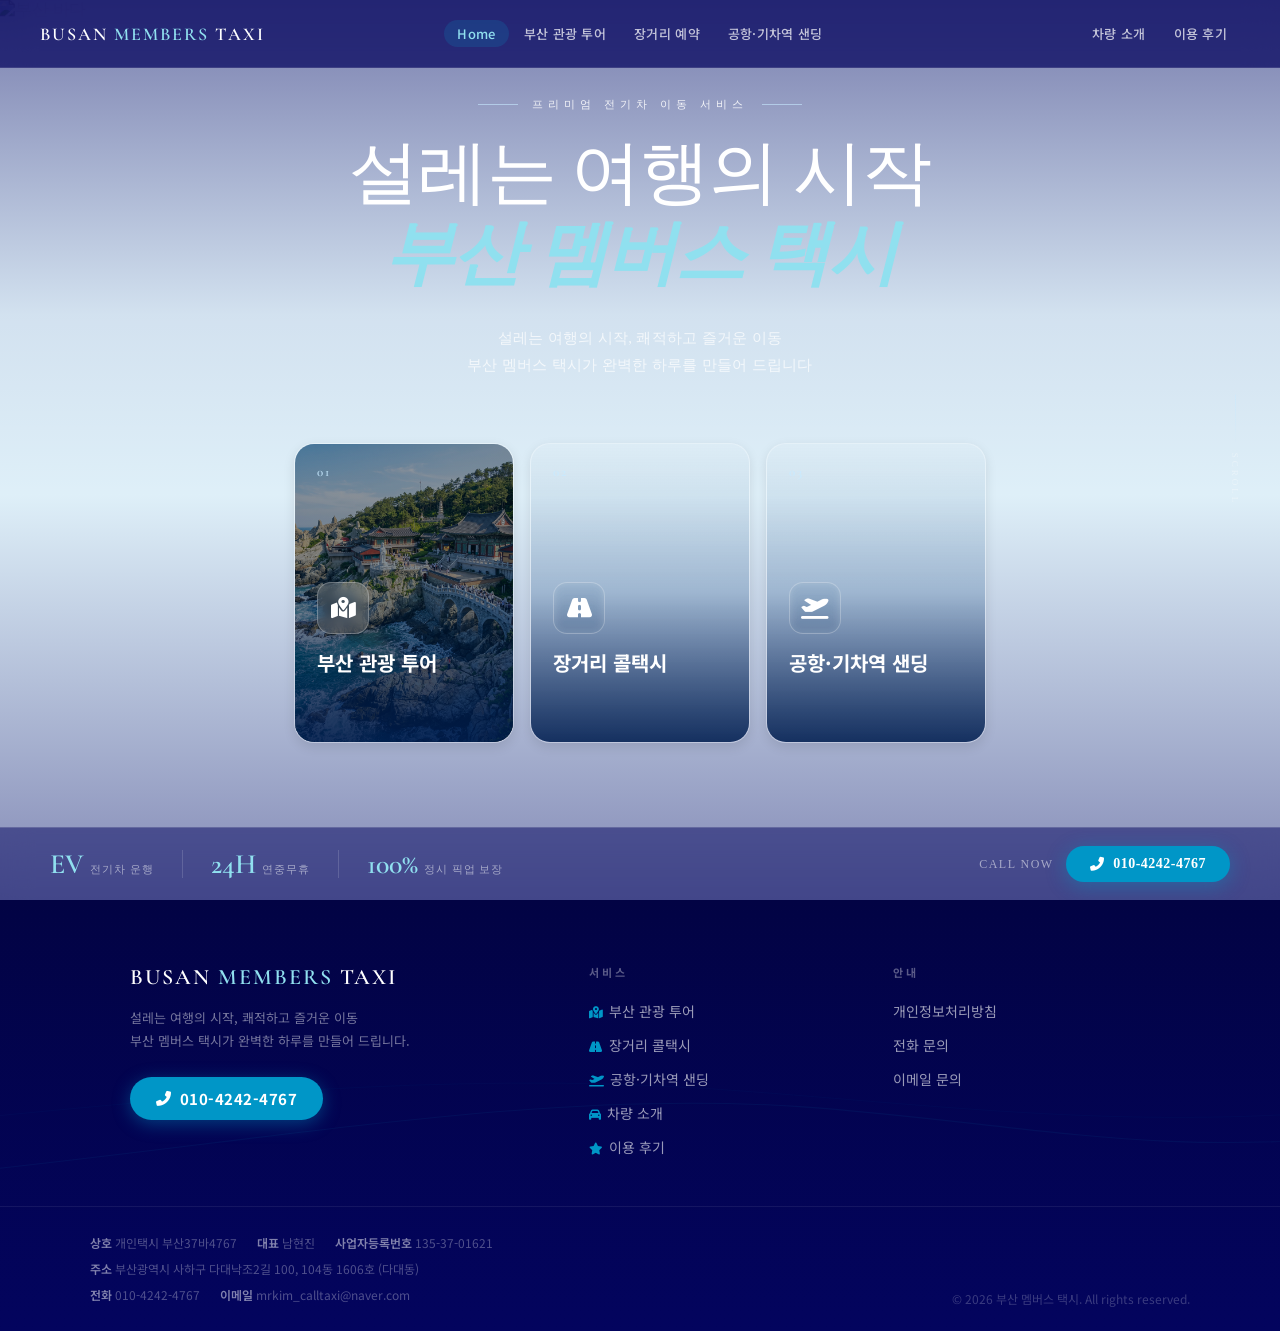
==== index.html @ 7f88ed7f "Update index.html" ====
<!DOCTYPE html>
<html lang="ko">
<head>
    <meta charset="UTF-8">
    <meta name="viewport" content="width=device-width, initial-scale=1.0">
    <meta property="og:type" content="website">
    <meta property="og:url" content="https://busanmemberstxi.com/index.html">
    <meta property="og:title" content="부산 멤버스 택시 | BMT - 프리미엄 모빌리티">
    <meta property="og:description" content="부산 멤버스 택시 - 프리미엄 관광 투어, 장거리 콜택시, 공항·기차역 샌딩 서비스. 최고급 전기차로 안전하고 편안한 이동을 약속합니다.">
    <meta property="og:site_name" content="부산 멤버스 택시">
    <meta name="twitter:card" content="summary_large_image">
    <meta name="twitter:title" content="부산 멤버스 택시 | BMT - 프리미엄 모빌리티">
    <meta name="twitter:description" content="부산 멤버스 택시 - 프리미엄 관광 투어, 장거리 콜택시, 공항·기차역 샌딩 서비스. 최고급 전기차로 안전하고 편안한 이동을 약속합니다.">
    <meta name="description" content="부산 멤버스 택시 - 프리미엄 관광 투어, 장거리 콜택시, 공항·기차역 샌딩 서비스. 최고급 전기차로 안전하고 편안한 이동을 약속합니다.">
    <title>부산 멤버스 택시 | BMT - 프리미엄 모빌리티</title>
    <link rel="icon" href="favicon.ico" type="image/x-icon">
    <link href="https://fonts.googleapis.com/css2?family=Noto+Sans+KR:wght@300;400;500;700&family=Cormorant+Garamond:ital,wght@0,300;0,600;0,700;1,300;1,600&family=Playfair+Display:ital,wght@0,700;1,400&family=DM+Sans:wght@300;400;500&display=swap" rel="stylesheet">
    <link rel="stylesheet" href="https://cdnjs.cloudflare.com/ajax/libs/font-awesome/6.0.0/css/all.min.css">
    <style>
        *, *::before, *::after { box-sizing: border-box; margin: 0; padding: 0; }
        body, html {
            background: #EAF4FB; color: #ffffff;
            overflow-x: hidden;
        }
        a { text-decoration: none; color: inherit; }
        ul { list-style: none; }

        /* ── 히어로 래퍼 ── */
        .hero-section {
            position: relative; height: 100vh; overflow: hidden;
        }

        /* ── 배경 및 메인 ── */
        .bg-ocean { position: absolute; inset: 0; z-index: 0; overflow: hidden; }
        .bg-ocean img { width: 100%; height: 100%; object-fit: cover; object-position: center 40%; transform: scale(1.05); animation: slowDrift 30s ease-in-out infinite alternate; filter: brightness(0.85) saturate(1.25); }
        @keyframes slowDrift { from { transform: scale(1.05) translate(0, 0); } to { transform: scale(1.1) translate(-1%, 1%); } }
        .bg-overlay-top { position: absolute; inset: 0; z-index: 1; background: linear-gradient(to bottom, rgba(3,4,94,0.50) 0%, rgba(2,62,138,0.10) 35%, rgba(0,150,199,0.05) 55%, rgba(3,4,94,0.45) 100%); }

        .hero { position: relative; z-index: 10; height: 100%; display: flex; flex-direction: column; align-items: center; justify-content: center; padding: 80px 40px 140px; }
        .hero-eyebrow { font-family: 'DM Sans', sans-serif; font-size: 11px; font-weight: 500; letter-spacing: 5px; color: rgba(255,255,255,0.88); opacity: 0; transform: translateY(12px); animation: fadeUp 0.9s ease 0.3s forwards; margin-bottom: 22px; display: flex; align-items: center; gap: 14px; }
        .hero-eyebrow::before, .hero-eyebrow::after { content: ''; width: 40px; height: 1px; background: rgba(200,234,255,0.6); }
        .hero-title { font-family: 'Cormorant Garamond', serif; font-size: clamp(38px, 5.5vw, 76px); font-weight: 300; line-height: 1.15; letter-spacing: -1px; color: #fff; text-align: center; opacity: 0; animation: fadeUp 1s ease 0.55s forwards; margin-bottom: 30px; }
        .hero-title em { font-style: italic; font-weight: 600; color: #90E0EF; }
        .hero-title .title-line { display: block; }
        .hero-sub { font-size: 15px; font-weight: 300; color: rgba(255,255,255,0.72); letter-spacing: 0.3px; line-height: 1.8; text-align: center; opacity: 0; animation: fadeUp 1s ease 0.75s forwards; margin-bottom: 64px; }

        /* ── 서비스 카드 (글래스모피즘 반영) ── */
        .services { display: flex; gap: 16px; opacity: 0; animation: fadeUp 1s ease 1s forwards; }
        .svc-card {
            position: relative; width: 220px; height: 300px; border-radius: 20px; overflow: hidden; cursor: pointer;
            transition: width 0.55s cubic-bezier(0.4,0,0.2,1), box-shadow 0.4s ease, transform 0.4s ease, border-color 0.4s;
            border: 1px solid rgba(255,255,255,0.25); background: rgba(255,255,255,0.05); backdrop-filter: blur(8px);
            box-shadow: 0 4px 12px rgba(0,0,0,0.1); flex-shrink: 0;
        }
        .svc-card:hover { width: 360px; border-color: #90E0EF; box-shadow: 0 20px 50px rgba(0,150,199,0.2), 0 10px 20px rgba(0,0,0,0.1); transform: translateY(-6px); }
        .svc-card .svc-bg { position: absolute; inset: 0; background-size: cover; background-position: center; transition: transform 0.6s ease; filter: brightness(0.62) saturate(1.15); }
        .svc-card:hover .svc-bg { transform: scale(1.06); filter: brightness(0.67) saturate(1.35); }
        .svc-card::after { content: ''; position: absolute; inset: 0; background: linear-gradient(to top, rgba(0,30,80,0.88) 0%, rgba(0,60,120,0.22) 50%, transparent 100%); z-index: 1; }
        .svc-body { position: absolute; inset: 0; z-index: 2; padding: 24px 22px; display: flex; flex-direction: column; justify-content: flex-end; }
        .svc-num { position: absolute; top: 20px; left: 22px; font-family: 'Cormorant Garamond', serif; font-size: 13px; font-weight: 600; color: rgba(200,234,255,0.85); letter-spacing: 2px; }
        .svc-icon { width: 52px; height: 52px; border-radius: 14px; background: rgba(255,255,255,0.14); border: 1px solid rgba(255,255,255,0.25); display: flex; align-items: center; justify-content: center; font-size: 22px; color: #fff; margin-bottom: 16px; backdrop-filter: blur(6px); transition: background 0.3s, border-color 0.3s; }
        .svc-card:hover .svc-icon { background: rgba(0,150,199,0.28); border-color: #90E0EF; color: #90E0EF; }
        .svc-title { font-family: 'Noto Sans KR', sans-serif; font-size: 20px; font-weight: 700; color: #fff; margin-bottom: 10px; line-height: 1.3; white-space: nowrap; }
        .svc-desc { font-size: 14px; font-weight: 300; color: rgba(255,255,255,0.75); line-height: 1.75; max-height: 0; overflow: hidden; transition: max-height 0.55s ease, opacity 0.45s ease; opacity: 0; }
        .svc-card:hover .svc-desc { max-height: 120px; opacity: 1; }
        .svc-arrow { display: inline-flex; align-items: center; gap: 6px; margin-top: 16px; font-size: 13px; font-weight: 700; color: #90E0EF; letter-spacing: 1.5px; opacity: 0; transform: translateX(-8px); transition: opacity 0.35s ease 0.1s, transform 0.35s ease 0.1s; }
        .svc-card:hover .svc-arrow, .svc-card.card-active .svc-arrow { opacity: 1; transform: translateX(0); }
        .svc-card:hover .svc-arrow i, .svc-card.card-active .svc-arrow i { animation: slideArrow 1.5s infinite ease-in-out; }
        @keyframes slideArrow { 0%, 100% { transform: translateX(0); } 50% { transform: translateX(4px); } }

        /* ── 하단 바 & 스크롤 힌트 ── */
        .bottom-bar { position: absolute; bottom: 0; left: 0; right: 0; z-index: 20; padding: 18px 50px; display: flex; align-items: center; justify-content: space-between; background: rgba(3, 4, 94, 0.50); backdrop-filter: blur(15px); border-top: 1px solid rgba(255,255,255,0.15); opacity: 0; animation: fadeIn 1.2s ease 1.4s forwards; }
        .bottom-stat { display: flex; align-items: baseline; gap: 6px; }
        .stat-num { font-family: 'Cormorant Garamond', serif; font-size: 28px; font-weight: 600; color: #90E0EF; line-height: 1; }
        .stat-label { font-size: 11px; font-weight: 300; color: rgba(255,255,255,0.52); letter-spacing: 1px; }
        .bottom-divider { width: 1px; height: 28px; background: rgba(255,255,255,0.15); }
        .bottom-cta { display: flex; align-items: center; gap: 12px; }
        .cta-label { font-size: 12px; font-weight: 300; color: rgba(255,255,255,0.52); letter-spacing: 1.5px; }
        .cta-phone { display: inline-flex; align-items: center; gap: 9px; padding: 10px 24px; background: #0096C7; color: #fff; border-radius: 40px; font-size: 14px; font-weight: 700; letter-spacing: 0.5px; transition: background 0.3s, transform 0.3s, box-shadow 0.3s; box-shadow: 0 4px 20px rgba(0,150,199,0.40); }
        .cta-phone:hover { background: #0077A8; transform: scale(1.04); box-shadow: 0 6px 28px rgba(0,150,199,0.55); }

        .scroll-hint { position: absolute; right: 40px; top: 50%; transform: translateY(-50%); z-index: 20; display: flex; flex-direction: column; align-items: center; gap: 8px; opacity: 0; animation: fadeIn 1.2s ease 1.6s forwards; }
        .scroll-hint span { font-size: 9px; letter-spacing: 3px; font-weight: 500; color: rgba(255,255,255,0.38); writing-mode: vertical-rl; }
        .scroll-line { width: 1px; height: 50px; background: linear-gradient(to bottom, rgba(200,234,255,0.55), transparent); animation: scrollPulse 2s ease-in-out infinite; }
        @keyframes scrollPulse { 0%, 100% { opacity: 0.4; transform: scaleY(1); } 50% { opacity: 0.9; transform: scaleY(0.6); } }

        /* ── 호버 팝업 (기존 복구 완료) ── */
        .bg-popup { position: fixed; inset: 0; z-index: 1050; opacity: 0; visibility: hidden; transition: opacity 0.5s ease, visibility 0.5s ease; background: rgba(0,15,45,0.92); pointer-events: none; overflow: hidden; display: flex; flex-direction: column; align-items: center; justify-content: center; }
        .bg-popup.active { pointer-events: all; opacity: 1; visibility: visible; }
        body.hover-active .hero-eyebrow, body.hover-active .hero-title, body.hover-active .hero-sub, body.hover-active .bottom-bar, body.hover-active .scroll-hint { opacity: 0.05; pointer-events: none; transition: opacity 0.5s; }
        body.hover-active #main-header { opacity: 0.15; transition: opacity 0.5s; }
        body.tour-active .svc-card:not(#card-tour), body.taxi-active .svc-card:not(#card-taxi), body.airport-active .svc-card:not(#card-airport) { opacity: 0.1; filter: blur(4px); pointer-events: none; }
        
        .overlay-title { font-family: 'Cormorant Garamond', serif; color: #fff; font-size: 28px; font-weight: 300; letter-spacing: 6px; text-transform: uppercase; opacity: 0; transform: translateY(-16px); transition: all 0.9s ease; margin-bottom: 4px; }
        .overlay-title em { font-style: italic; color: #90E0EF; }
        .bg-tour.active .overlay-title, .bg-taxi.active .overlay-title, .bg-airport.active .overlay-title { transform: translateY(0); opacity: 1; }

        /* 투어 팝업 애니메이션 & 카드 */
        .marquee-wrapper { position: absolute; inset: 0; z-index: 1; opacity: 0.2; display: flex; align-items: center; overflow: hidden; }
        .marquee-track { display: flex; gap: 24px; width: max-content; animation: scrollLeft 120s linear infinite; }
        .bg-tour:not(.active) .marquee-track { animation-play-state: paused; }
        .bg-tour.active .marquee-track { animation-play-state: running; }
        .marquee-item { width: 380px; height: 520px; border-radius: 16px; overflow: hidden; flex-shrink: 0; }
        .marquee-item img { width: 100%; height: 100%; object-fit: cover; }
        @keyframes scrollLeft { from { transform: translateX(0); } to { transform: translateX(-50%); } }

        /* ── 투어 팝업 오버레이 ── */
        .tour-overlay-content {
            position: absolute; top: 50%; left: 50%;
            transform: translate(-50%, -50%);
            z-index: 10; display: flex; flex-direction: column;
            align-items: center; width: 100%; padding: 0 20px;
        }

        /* 탭 버튼 */
        .ctab-wrap { display: flex; gap: 8px; margin-bottom: 22px; }
        .ctab {
            padding: 9px 26px; border-radius: 40px; font-size: 12px;
            font-weight: 700; letter-spacing: 1.5px; cursor: pointer;
            border: 1.5px solid rgba(255,255,255,0.28);
            background: rgba(255,255,255,0.07); color: rgba(255,255,255,0.6);
            backdrop-filter: blur(8px); transition: all 0.3s;
            font-family: 'Noto Sans KR', sans-serif;
        }
        .ctab.active { background: #0096C7; border-color: #90E0EF; color: #fff; box-shadow: 0 4px 18px rgba(0,150,199,0.5); }
        .ctab:hover:not(.active) { background: rgba(255,255,255,0.14); color: #fff; }

        /* 코스 패널 */
        .cpanel { display: none; width: 100%; max-width: 1020px; }
        .cpanel.active { display: block; }

        /* 명소 카드 가로 그리드 */
        .spot-grid {
            display: grid;
            grid-template-columns: repeat(5, 1fr);
            gap: 10px;
            width: 100%;
        }


        .scard {
            background: rgba(5, 20, 60, 0.55);
            backdrop-filter: blur(16px);
            border: 1px solid rgba(180,220,255,0.15);
            border-radius: 16px;
            padding: 18px 10px 14px;
            text-align: center;
            opacity: 0; transform: translateY(20px);
            transition: opacity 0.5s ease, transform 0.5s ease,
                        border-color 0.3s, background 0.3s, box-shadow 0.3s;
            cursor: default;
        }
        .bg-tour.active .cpanel.active .scard { opacity: 1; transform: translateY(0); }
        .scard:hover {
            background: rgba(0,90,200,0.35);
            border-color: rgba(0,150,199,0.55);
            box-shadow: 0 8px 28px rgba(0,120,255,0.25);
            transform: translateY(-4px) !important;
        }
        .scard-num {
            font-family: 'Cormorant Garamond', serif;
            font-size: 10px; font-weight: 600;
            color: #0096C7; letter-spacing: 2px;
            margin-bottom: 8px;
        }
        .scard-icon { font-size: 26px; line-height: 1; margin-bottom: 8px; }
        .scard-name {
            font-size: 12px; font-weight: 700; color: #fff;
            line-height: 1.4; word-break: keep-all;
        }
        /* 카드마다 지연 */
        .scard:nth-child(1)  { transition-delay: 0.10s; }
        .scard:nth-child(2)  { transition-delay: 0.17s; }
        .scard:nth-child(3)  { transition-delay: 0.24s; }
        .scard:nth-child(4)  { transition-delay: 0.31s; }
        .scard:nth-child(5)  { transition-delay: 0.38s; }
        .scard:nth-child(6)  { transition-delay: 0.45s; }
        .scard:nth-child(7)  { transition-delay: 0.52s; }
        .scard:nth-child(8)  { transition-delay: 0.59s; }
        .scard:nth-child(9)  { transition-delay: 0.66s; }
        .scard:nth-child(10) { transition-delay: 0.73s; }

        /* B코스 임시 배지 */
        .temp-badge {
            display: inline-flex; align-items: center; gap: 6px;
            background: rgba(255,180,0,0.12); border: 1px solid rgba(255,180,0,0.35);
            color: #FFD060; font-size: 10px; font-weight: 700;
            padding: 4px 14px; border-radius: 20px; letter-spacing: 1px;
            margin-bottom: 14px;
        }

        /* 하단 정보 바 */
        .cinfo-bar {
            display: flex; align-items: center; justify-content: center;
            gap: 22px; margin-top: 16px;
            background: rgba(0,10,40,0.5); backdrop-filter: blur(12px);
            border: 1px solid rgba(180,220,255,0.1);
            border-radius: 40px; padding: 10px 28px;
        }
        .cib { display: flex; align-items: center; gap: 7px; font-size: 12px; color: rgba(255,255,255,0.7); white-space: nowrap; }
        .cib i { color: #0096C7; font-size: 12px; }
        .cib strong { color: #fff; }
        .cib-sep { width: 1px; height: 14px; background: rgba(255,255,255,0.15); }

        /* 택시 팝업 애니메이션 & 카드 */
        .taxi-img-box { position: absolute; inset: 0; z-index: 0; }
        .taxi-img-box img { width: 100%; height: 100%; object-fit: cover; filter: brightness(0.45); transition: transform 20s cubic-bezier(0.25,0.1,0.25,1); }
        .bg-taxi.active .taxi-img-box img { transform: scale(1.3); }
        .taxi-overlay-content { position: absolute; top: 10vh; left: 50%; transform: translateX(-50%); z-index: 10; display: flex; flex-direction: column; align-items: center; width: 100%; }
        .taxi-info-container { width: 820px; max-width: 92vw; margin-top: 22px; display: flex; flex-direction: column; gap: 18px; }
        .glass-box { background: rgba(0,20,55,0.65); backdrop-filter: blur(14px); border: 1px solid rgba(180,230,255,0.14); border-radius: 18px; padding: 32px; text-align: center; box-shadow: 0 15px 35px rgba(0,0,0,0.4); opacity: 0; transform: translateY(24px); transition: all 0.8s ease; }
        .bg-taxi.active .glass-box { opacity: 1; transform: translateY(0); }
        .bg-taxi.active .coverage-box { transition-delay: 0.1s; }
        .bg-taxi.active .feature-box:nth-child(1) { transition-delay: 0.3s; }
        .bg-taxi.active .feature-box:nth-child(2) { transition-delay: 0.4s; }
        .coverage-header h3 { color: #fff; font-size: 24px; margin: 0 0 4px; font-weight: 700; }
        .coverage-header .sub-text { color: rgba(255,255,255,0.5); font-size: 13px; }
        .route-visual { display: flex; align-items: center; justify-content: space-between; margin: 28px 0; padding: 0 10px; }
        .route-visual span { color: #fff; font-weight: 700; font-size: 17px; background: rgba(0,150,199,0.2); padding: 9px 22px; border-radius: 30px; border: 1px solid rgba(0,150,199,0.4); letter-spacing: 1px; }
        .route-line { flex-grow: 1; height: 2px; background: repeating-linear-gradient(90deg,rgba(255,255,255,0.25) 0,rgba(255,255,255,0.25) 8px,transparent 8px,transparent 18px); margin: 0 18px; position: relative; }
        .moving-car { position: absolute; top: -13px; left: 0; color: #0096C7; font-size: 24px; animation: drive 3.5s ease-in-out infinite; }
        @keyframes drive { 0%{left:0;opacity:0} 10%{opacity:1} 85%{opacity:1} 100%{left:95%;opacity:0} }
        .region-tags { display: flex; flex-wrap: wrap; gap: 8px; justify-content: center; }
        .region-tags span { color: rgba(255,255,255,0.85); font-size: 13px; background: rgba(255,255,255,0.08); padding: 7px 16px; border-radius: 20px; transition: all 0.3s; }
        .region-tags span:hover { background: #0096C7; color: #fff; }
        .taxi-features { display: grid; grid-template-columns: 1fr 1fr; gap: 16px; }
        .feature-box { padding: 26px 20px; }
        .feature-box i { font-size: 36px; color: #0096C7; margin-bottom: 16px; }
        .feature-box h4 { color: #fff; font-size: 20px; margin: 0 0 10px; font-weight: 700; }
        .feature-box p { color: rgba(255,255,255,0.65); font-size: 14px; line-height: 1.6; margin: 0; }

        /* 공항 팝업 애니메이션 & 카드 */
        .airport-img-box { position: absolute; inset: 0; z-index: 0; }
        .airport-img-box img { width: 100%; height: 100%; object-fit: cover; filter: brightness(0.45); transition: transform 15s ease-out; }
        .bg-airport.active .airport-img-box img { transform: translate(-5%,5%) scale(1.15); }
        .airport-overlay-content { position: absolute; top: 12vh; left: 50%; transform: translateX(-50%); z-index: 10; display: flex; flex-direction: column; align-items: center; width: 100%; }
        .timeline-container { display: flex; justify-content: center; align-items: center; gap: 16px; width: 1060px; max-width: 95vw; margin-top: 28px; }
        .timeline-step { background: rgba(0,20,55,0.70); backdrop-filter: blur(14px); border: 1px solid rgba(180,230,255,0.14); border-radius: 18px; padding: 36px 18px; width: 230px; text-align: center; box-shadow: 0 15px 35px rgba(0,0,0,0.35); opacity: 0; transform: translateY(24px); transition: all 0.8s ease; position: relative; overflow: hidden; }
        .bg-airport.active .timeline-step:nth-child(1) { opacity:1; transform:translateY(0); transition-delay:0.2s; }
        .bg-airport.active .timeline-step:nth-child(3) { opacity:1; transform:translateY(0); transition-delay:0.4s; }
        .bg-airport.active .timeline-step:nth-child(5) { opacity:1; transform:translateY(0); transition-delay:0.6s; }
        .bg-airport.active .timeline-step:nth-child(7) { opacity:1; transform:translateY(0); transition-delay:0.8s; }
        .timeline-arrow { color: rgba(255,255,255,0.25); font-size: 18px; opacity: 0; transition: all 0.8s ease; }
        .bg-airport.active .timeline-arrow:nth-child(2) { opacity:1; transition-delay:0.3s; }
        .bg-airport.active .timeline-arrow:nth-child(4) { opacity:1; transition-delay:0.5s; }
        .bg-airport.active .timeline-arrow:nth-child(6) { opacity:1; transition-delay:0.7s; }
        .step-icon { width: 64px; height: 64px; background: rgba(0,150,199,0.10); border: 1px solid #0096C7; color: rgba(255,255,255,0.85); border-radius: 50%; display: flex; align-items: center; justify-content: center; font-size: 26px; margin: 0 auto 18px; transition: all 0.4s; }
        .timeline-step:hover .step-icon { background: #0096C7; color: #fff; }
        .step-num { position: absolute; top: 8px; left: 14px; color: rgba(255,255,255,0.04); font-size: 52px; font-weight: 900; font-family: 'Cormorant Garamond', serif; line-height: 1; }
        .timeline-step h4 { color: #fff; font-size: 17px; margin: 0 0 10px; font-weight: 700; }
        .timeline-step p { color: rgba(255,255,255,0.65); font-size: 13px; line-height: 1.6; margin: 0; }
        .guarantees-container { display: flex; justify-content: center; gap: 18px; width: 1060px; max-width: 95vw; margin-top: 30px; }
        .guarantee-box { background: rgba(255,255,255,0.04); backdrop-filter: blur(8px); border: 1px solid rgba(180,230,255,0.10); border-radius: 14px; padding: 22px; display: flex; align-items: center; gap: 18px; flex: 1; opacity: 0; transform: translateY(16px); transition: all 0.8s ease; }
        .bg-airport.active .guarantee-box:nth-child(1) { transition-delay:1.0s; opacity:1; transform:translateY(0); }
        .bg-airport.active .guarantee-box:nth-child(2) { transition-delay:1.2s; opacity:1; transform:translateY(0); }
        .bg-airport.active .guarantee-box:nth-child(3) { transition-delay:1.4s; opacity:1; transform:translateY(0); }
        .guarantee-icon { font-size: 28px; color: #0096C7; }
        .guarantee-text h5 { color: #fff; font-size: 15px; margin: 0 0 5px; font-weight: 700; }
        .guarantee-text p { color: rgba(255,255,255,0.6); font-size: 12px; line-height: 1.5; margin: 0; }

        @keyframes fadeUp { from { opacity: 0; transform: translateY(20px); } to { opacity: 1; transform: translateY(0); } }
        @keyframes fadeIn { from { opacity: 0; } to { opacity: 1; } }

        #page-transition-overlay { position: fixed; inset: 0; background: #EAF4FB; z-index: 9999; opacity: 0; pointer-events: none; transition: opacity 0.4s ease; }

        /* ── 모바일 반응형 ── */
        @media (max-width: 768px) {
            .hero { padding: 80px 20px 160px; justify-content: flex-end; }
            .hero-title { font-size: clamp(28px, 7vw, 48px); margin-bottom: 16px; }
            .hero-sub { font-size: 13px; margin-bottom: 28px; }
            .services { flex-direction: column; align-items: stretch; gap: 10px; width: 100%; max-width: 400px; margin: 0 auto; }
            .svc-card { width: 100% !important; max-width: 100%; height: 110px; border-radius: 16px; }
            .svc-card:hover { width: 100% !important; transform: none; }
            /* 모바일: 항상 설명 표시 */
            .svc-desc { max-height: 60px !important; opacity: 1 !important; font-size: 12px !important; }
            .svc-arrow { opacity: 1 !important; transform: translateX(0) !important; }
            .svc-body { padding: 14px 16px; flex-direction: row; align-items: center; gap: 12px; justify-content: flex-start; }
            .svc-icon { width: 40px; height: 40px; font-size: 16px; margin-bottom: 0; flex-shrink: 0; border-radius: 10px; }
            .svc-num { position: static; font-size: 10px; display: none; }
            .svc-title { font-size: 15px; margin-bottom: 4px; }
            .svc-text-col { display: flex; flex-direction: column; }
            /* bottom bar */
            .bottom-bar { padding: 10px 16px; flex-wrap: wrap; gap: 8px; justify-content: space-between; }
            .bottom-stat .stat-num { font-size: 18px; }
            .bottom-stat .stat-label { font-size: 10px; }
            .bottom-divider { height: 20px; }
            .cta-phone { padding: 8px 18px; font-size: 13px; }
            .scroll-hint { display: none; }
            /* 팝업 모바일 */
            .tour-overlay-content { padding: 0 12px; top: 56px; transform: translateX(-50%); }
            .overlay-title { font-size: 18px; letter-spacing: 2px; }
            .spot-grid { grid-template-columns: repeat(3, 1fr) !important; gap: 6px; }
            .scard { padding: 10px 6px 8px; border-radius: 10px; }
            .scard-icon { font-size: 18px; }
            .scard-name { font-size: 10px; }
            .cpanel { max-width: 100%; }
            .cinfo-bar { flex-wrap: wrap; gap: 8px; padding: 8px 14px; font-size: 11px; }
            .cib-sep { display: none; }
            .taxi-info-container { width: 100%; padding: 0 12px; margin-top: 12px; }
            .taxi-features { grid-template-columns: 1fr !important; gap: 10px; }
            .glass-box { padding: 20px 16px; }
            .coverage-header h3 { font-size: 18px; }
            .route-visual { margin: 16px 0; }
            .route-visual span { font-size: 14px; padding: 7px 14px; }
            .feature-box h4 { font-size: 16px; }
            .timeline-container { flex-direction: column; align-items: center; width: 100%; padding: 0 12px; gap: 8px; }
            .timeline-step { width: 100%; max-width: 340px; padding: 20px 16px; }
            .timeline-arrow { transform: rotate(90deg); }
            .guarantees-container { flex-direction: column; width: 100%; padding: 0 12px; gap: 10px; }
            .guarantee-box { padding: 14px; }
            .popup-close { top: 14px; right: 14px; width: 38px; height: 38px; font-size: 15px; }
            .popup-cta-btn { margin-top: 14px; padding: 12px 24px; font-size: 13px; }
            .taxi-overlay-content { top: 56px; }
            .airport-overlay-content { top: 56px; }
            .ctab { padding: 7px 18px; font-size: 11px; }
            .ctab-wrap { gap: 6px; margin-bottom: 14px; }
        }
        @media (max-width: 480px) {
            .spot-grid { grid-template-columns: repeat(2, 1fr) !important; }
            .hero-eyebrow { font-size: 9px; letter-spacing: 3px; }
            .services { max-width: 100%; }
        }

        /* ── 팝업 닫기 버튼 ── */
        .popup-close {
            position: fixed; top: 24px; right: 32px; z-index: 1100;
            width: 44px; height: 44px; border-radius: 50%;
            background: rgba(255,255,255,0.1); border: 1.5px solid rgba(255,255,255,0.25);
            color: rgba(255,255,255,0.8); font-size: 18px;
            display: flex; align-items: center; justify-content: center;
            cursor: pointer; backdrop-filter: blur(8px);
            transition: background 0.2s, color 0.2s, border-color 0.2s, transform 0.2s;
        }
        .popup-close:hover { background: rgba(255,60,60,0.45); border-color: rgba(255,100,100,0.6); color: #fff; transform: scale(1.1); }

        /* 활성 카드 테두리 강조 */
        .svc-card.card-active { border-color: #0096C7 !important; box-shadow: 0 20px 50px rgba(0,150,199,0.25), 0 10px 20px rgba(0,0,0,0.1) !important; }

        /* ── 팝업 하단 CTA 버튼 ── */
        .popup-cta-btn {
            display: inline-flex; align-items: center; gap: 10px;
            margin-top: 24px; padding: 14px 36px;
            background: #0096C7; color: #fff;
            border-radius: 40px; font-size: 15px; font-weight: 700;
            letter-spacing: 0.3px; text-decoration: none;
            box-shadow: 0 6px 24px rgba(0,150,199,0.45);
            transition: background 0.25s, transform 0.25s, box-shadow 0.25s;
            position: relative; z-index: 20;
        }
        .popup-cta-btn:hover { background: #0077A8; transform: scale(1.04); box-shadow: 0 8px 32px rgba(0,150,199,0.6); }
    </style>
</head>
<body class="is-fullscreen">
    <script src="header.js"></script>

    <div class="hero-section">
        <div class="bg-ocean">
            <img src="https://images.unsplash.com/photo-1507525428034-b723cf961d3e?q=90&w=2160" alt="부산 바다">
        </div>
        <div class="bg-overlay-top"></div>

        <div class="hero">
            <p class="hero-eyebrow">프리미엄 전기차 이동 서비스</p>
            <h1 class="hero-title">
                <span class="title-line">설레는 여행의 시작</span>
                <span class="title-line"><em>부산 멤버스 택시</em></span>
            </h1>
            <p class="hero-sub">
                설레는 여행의 시작, 쾌적하고 즐거운 이동<br>
                부산 멤버스 택시가 완벽한 하루를 만들어 드립니다
            </p>
            <div class="services">
                <div class="svc-card" id="card-tour">
                    <div class="svc-bg" style="background-image:url('해동 용궁사.png')"></div>
                    <div class="svc-body">
                        <span class="svc-num">01</span>
                        <div class="svc-icon"><i class="fas fa-map-marked-alt"></i></div>
                        <div class="svc-text-col">
                            <div class="svc-title">부산 관광 투어</div>
                            <p class="svc-desc">부산 주요 명소 맞춤 투어<br>반나절 13만 · 종일 25만원</p>
                            <span class="svc-arrow">EXPLORE <i class="fas fa-arrow-right"></i></span>
                        </div>
                    </div>
                </div>
                <div class="svc-card" id="card-taxi">
                    <div class="svc-bg" style="background-image:url('예약.png')"></div>
                    <div class="svc-body">
                        <span class="svc-num">02</span>
                        <div class="svc-icon"><i class="fas fa-road"></i></div>
                        <div class="svc-text-col">
                            <div class="svc-title">장거리 콜택시</div>
                            <p class="svc-desc">전국 어디든 쾌적한 이동<br>확정 요금제 · 전기 프리미엄 차량</p>
                            <span class="svc-arrow">EXPLORE <i class="fas fa-arrow-right"></i></span>
                        </div>
                    </div>
                </div>
                <div class="svc-card" id="card-airport">
                    <div class="svc-bg" style="background-image:url('샌딩.png')"></div>
                    <div class="svc-body">
                        <span class="svc-num">03</span>
                        <div class="svc-icon"><i class="fas fa-plane-departure"></i></div>
                        <div class="svc-text-col">
                            <div class="svc-title">공항·기차역 샌딩</div>
                            <p class="svc-desc">김해공항 5만 · 부산역 4만원<br>실시간 항공편 모니터링</p>
                            <span class="svc-arrow">EXPLORE <i class="fas fa-arrow-right"></i></span>
                        </div>
                    </div>
                </div>
            </div>
        </div>

        <div class="bottom-bar">
            <div style="display:flex;align-items:center;gap:28px">
                <div class="bottom-stat"><span class="stat-num">EV</span><span class="stat-label">전기차 운행</span></div>
                <div class="bottom-divider"></div>
                <div class="bottom-stat"><span class="stat-num">24H</span><span class="stat-label">연중무휴</span></div>
                <div class="bottom-divider"></div>
                <div class="bottom-stat"><span class="stat-num">100%</span><span class="stat-label">정시 픽업 보장</span></div>
            </div>
            <div class="bottom-cta">
                <span class="cta-label">CALL NOW</span>
                <a href="tel:010-4242-4767" class="cta-phone"><i class="fas fa-phone-alt"></i> 010-4242-4767</a>
            </div>
        </div>

        <div class="scroll-hint">
            <div class="scroll-line"></div>
            <span>SCROLL</span>
        </div>
    </div><!-- /.hero-section -->

    <div id="page-transition-overlay"></div>
    <button id="global-popup-close" class="popup-close" style="display:none"><i class="fas fa-times"></i></button>

    <div class="bg-popup bg-tour" id="bg-tour">
        <div class="marquee-wrapper"><div class="marquee-track">
            <div class="marquee-item"><img src="해동 용궁사.png" alt="해동용궁사"></div>
            <div class="marquee-item"><img src="감천문화마을.png" alt="감천문화마을"></div>
            <div class="marquee-item"><img src="부산 광안리 야경.png" alt="광안대교"></div>
            <div class="marquee-item"><img src="태종대.png" alt="태종대"></div>
            <div class="marquee-item"><img src="해운대.png" alt="해운대"></div>
            <div class="marquee-item"><img src="해동 용궁사.png" alt="해동용궁사"></div>
            <div class="marquee-item"><img src="감천문화마을.png" alt="감천문화마을"></div>
            <div class="marquee-item"><img src="부산 광안리 야경.png" alt="광안대교"></div>
            <div class="marquee-item"><img src="태종대.png" alt="태종대"></div>
            <div class="marquee-item"><img src="해운대.png" alt="해운대"></div>
        </div></div>
        <div class="tour-overlay-content">
            <h2 class="overlay-title">RECOMMENDED <em>COURSES</em></h2>

            <div class="ctab-wrap">
                <button class="ctab active" data-cpanel="cpanel-a">A 코스</button>
                <button class="ctab" data-cpanel="cpanel-b">B 코스</button>
            </div>

            <div class="cpanel active" id="cpanel-a">
                <div class="spot-grid">
                    <div class="scard"><div class="scard-num">01</div><div class="scard-icon">🌊</div><div class="scard-name">광안리<br>해수욕장</div></div>
                    <div class="scard"><div class="scard-num">02</div><div class="scard-icon">🏛️</div><div class="scard-name">동백섬<br>누리마루</div></div>
                    <div class="scard"><div class="scard-num">03</div><div class="scard-icon">🏖️</div><div class="scard-name">해운대<br>해수욕장</div></div>
                    <div class="scard"><div class="scard-num">04</div><div class="scard-icon">🏙️</div><div class="scard-name">엘시티<br>스카이라운지</div></div>
                    <div class="scard"><div class="scard-num">05</div><div class="scard-icon">🌿</div><div class="scard-name">달맞이길</div></div>
                    <div class="scard"><div class="scard-num">06</div><div class="scard-icon">⛩️</div><div class="scard-name">해동<br>용궁사</div></div>
                    <div class="scard"><div class="scard-num">07</div><div class="scard-icon">🚡</div><div class="scard-name">블루라인<br>파크</div></div>
                    <div class="scard"><div class="scard-num">08</div><div class="scard-icon">🛍️</div><div class="scard-name">신세계<br>백화점</div></div>
                    <div class="scard"><div class="scard-num">09</div><div class="scard-icon">🎬</div><div class="scard-name">영화의<br>전당</div></div>
                    <div class="scard"><div class="scard-num">10</div><div class="scard-icon">🌃</div><div class="scard-name">마린시티</div></div>
                </div>
            </div>

            <div class="cpanel" id="cpanel-b">
                <div class="spot-grid">
                    <div class="scard"><div class="scard-num">01</div><div class="scard-icon">🎨</div><div class="scard-name">감천<br>문화마을</div></div>
                    <div class="scard"><div class="scard-num">02</div><div class="scard-icon">🚠</div><div class="scard-name">송도<br>해상케이블카</div></div>
                    <div class="scard"><div class="scard-num">03</div><div class="scard-icon">🌉</div><div class="scard-name">송도<br>용궁구름다리</div></div>
                    <div class="scard"><div class="scard-num">04</div><div class="scard-icon">🗼</div><div class="scard-name">용두산<br>전망대</div></div>
                    <div class="scard"><div class="scard-num">05</div><div class="scard-icon">🐟</div><div class="scard-name">자갈치<br>시장</div></div>
                    <div class="scard"><div class="scard-num">06</div><div class="scard-icon">🏪</div><div class="scard-name">국제시장</div></div>
                    <div class="scard"><div class="scard-num">07</div><div class="scard-icon">📚</div><div class="scard-name">보수동<br>책방골목</div></div>
                    <div class="scard"><div class="scard-num">08</div><div class="scard-icon">🏘️</div><div class="scard-name">흰여울<br>문화마을</div></div>
                    <div class="scard"><div class="scard-num">09</div><div class="scard-icon">🌊</div><div class="scard-name">오륙도</div></div>
                </div>
            </div>

            <div class="cinfo-bar">
                <div class="cib"><i class="fas fa-sun"></i> 반나절 <strong>13만원</strong></div>
                <div class="cib-sep"></div>
                <div class="cib"><i class="fas fa-moon"></i> 종일 <strong>25만원</strong></div>
                <div class="cib-sep"></div>
                <div class="cib"><i class="fas fa-car"></i> 전용 차량 &amp; 기사 포함</div>
                <div class="cib-sep"></div>
                <div class="cib"><i class="fas fa-sliders-h"></i> 명소 자유 조합 가능</div>
            </div>
            <a href="tour-reservation.html" class="popup-cta-btn" onclick="event.stopPropagation()"><i class="fas fa-map-marked-alt"></i> 관광 투어 예약하기 <i class="fas fa-arrow-right"></i></a>
        </div>
    </div>

    <div class="bg-popup bg-taxi" id="bg-taxi">
        <div class="taxi-img-box"><img src="예약.png" alt="야간 주행"></div>
        <div class="taxi-overlay-content">
            <h2 class="overlay-title">LONG DISTANCE <em>SERVICE</em></h2>
            <div class="taxi-info-container">
                <div class="coverage-box glass-box">
                    <div class="coverage-header"><h3>전국 어디든 운행 가능</h3><span class="sub-text">(단, 제주도 및 울릉도 제외)</span></div>
                    <div class="route-visual">
                        <span class="origin">부산</span>
                        <div class="route-line"><i class="fas fa-car-side moving-car"></i></div>
                        <span class="destination">목적지</span>
                    </div>
                    <div class="region-tags"><span>#서울</span><span>#경기</span><span>#인천</span><span>#강원</span><span>#충청</span><span>#전라</span><span>#경상</span></div>
                </div>
                <div class="taxi-features">
                    <div class="feature-box glass-box"><i class="fas fa-bolt"></i><h4>전기차 & 프리미엄 차량</h4><p>출고 1년 미만 신차로 소음과 진동을 최소화.<br>장거리 이동에도 피로감이 없습니다.</p></div>
                    <div class="feature-box glass-box"><i class="fas fa-user-tie"></i><h4>친절한 택시 기사</h4><p>철저한 서비스 마인드 교육 이수.<br>안전하고 정중하게 VIP로 모십니다.</p></div>
                </div>
            </div>
            <a href="long-distance-reservation.html" class="popup-cta-btn" onclick="event.stopPropagation()"><i class="fas fa-road"></i> 장거리 예약하기 <i class="fas fa-arrow-right"></i></a>
        </div>
    </div>

    <div class="bg-popup bg-airport" id="bg-airport">
        <div class="airport-img-box"><img src="샌딩.png" alt="공항 활주로"></div>
        <div class="airport-overlay-content">
            <h2 class="overlay-title">AIRPORT TRANSFER <em>PROCESS</em></h2>
            <div class="timeline-container">
                <div class="timeline-step"><span class="step-num">01</span><div class="step-icon"><i class="fas fa-clock"></i></div><h4>예약 & 스케줄 확인</h4><p>비행 시간에 맞춘<br>여유로운 픽업 시간 조율</p></div>
                <i class="fas fa-chevron-right timeline-arrow"></i>
                <div class="timeline-step"><span class="step-num">02</span><div class="step-icon"><i class="fas fa-suitcase-rolling"></i></div><h4>자택 앞 픽업</h4><p>도어 투 도어 서비스<br>수하물 적재 지원</p></div>
                <i class="fas fa-chevron-right timeline-arrow"></i>
                <div class="timeline-step"><span class="step-num">03</span><div class="step-icon"><i class="fas fa-couch"></i></div><h4>안락한 이동</h4><p>최적 경로로 정시성 확보<br>비행 전 피로 없는 주행</p></div>
                <i class="fas fa-chevron-right timeline-arrow"></i>
                <div class="timeline-step"><span class="step-num">04</span><div class="step-icon"><i class="fas fa-plane-departure"></i></div><h4>공항 출국장 하차</h4><p>해당 항공사 게이트<br>가장 가까운 곳에 하차</p></div>
            </div>
            <div class="guarantees-container">
                <div class="guarantee-box"><i class="fas fa-plane-arrival guarantee-icon"></i><div class="guarantee-text"><h5>실시간 항공편 트래킹</h5><p>지연·연착 시에도 걱정 마세요.<br>비행 스케줄에 맞춰 유동적으로 대기합니다.</p></div></div>
                <div class="guarantee-box"><i class="fas fa-check-circle guarantee-icon"></i><div class="guarantee-text"><h5>100% 정시 픽업 보장</h5><p>단 1분의 지각도 용납하지 않는<br>칼 배차 시스템.</p></div></div>
                <div class="guarantee-box"><i class="fas fa-receipt guarantee-icon"></i><div class="guarantee-text"><h5>투명한 확정 요금제</h5><p>공항 5만 · 부산역 4만원<br>숨겨진 추가 비용 일절 없음.</p></div></div>
            </div>
            <a href="airport-sending.html" class="popup-cta-btn" onclick="event.stopPropagation()"><i class="fas fa-plane-departure"></i> 공항 샌딩 예약하기 <i class="fas fa-arrow-right"></i></a>
        </div>
    </div>

    <script>
        document.addEventListener('DOMContentLoaded', () => {
            const overlay = document.getElementById('page-transition-overlay');
            overlay.style.opacity = '1'; overlay.style.transition = 'none';
            requestAnimationFrame(() => requestAnimationFrame(() => {
                overlay.style.transition = 'opacity 0.6s ease'; overlay.style.opacity = '0';
            }));
            function navigateTo(url) {
                overlay.style.opacity = '1'; overlay.style.pointerEvents = 'all';
                setTimeout(() => { window.location.href = url; }, 400);
            }
            // 투어 팝업 탭 전환
            document.querySelectorAll('.ctab').forEach(tab => {
                tab.addEventListener('click', function(e) {
                    e.stopPropagation();
                    document.querySelectorAll('.ctab').forEach(t => t.classList.remove('active'));
                    document.querySelectorAll('.cpanel').forEach(p => p.classList.remove('active'));
                    this.classList.add('active');
                    const panel = document.getElementById(this.dataset.cpanel);
                    if (panel) {
                        // 카드 숨기기 → 패널 전환 → 카드 등장
                        panel.querySelectorAll('.scard').forEach(s => {
                            s.style.opacity = '0';
                            s.style.transform = 'translateY(20px)';
                        });
                        panel.classList.add('active');
                        setTimeout(() => {
                            panel.querySelectorAll('.scard').forEach(s => {
                                s.style.opacity = '';
                                s.style.transform = '';
                            });
                        }, 40);
                    }
                });
            });

            const cards = [
                { id:'card-tour', bg:'bg-tour', bodyClass:'tour-active', href:'tour-reservation.html' },
                { id:'card-taxi', bg:'bg-taxi', bodyClass:'taxi-active', href:'long-distance-reservation.html' },
                { id:'card-airport', bg:'bg-airport', bodyClass:'airport-active', href:'airport-sending.html' }
            ];

            const globalClose = document.getElementById('global-popup-close');

            function closeAll() {
                cards.forEach(c => {
                    const bgEl = document.getElementById(c.bg);
                    const cardEl = document.getElementById(c.id);
                    if (bgEl) bgEl.classList.remove('active');
                    if (cardEl) cardEl.classList.remove('card-active');
                    document.body.classList.remove(c.bodyClass);
                });
                document.body.classList.remove('hover-active');
                globalClose.style.display = 'none';
            }

            cards.forEach(({ id, bg, bodyClass, href }) => {
                const cardEl = document.getElementById(id);
                const bgEl = document.getElementById(bg);
                if (!cardEl || !bgEl) return;

                cardEl.addEventListener('click', (e) => {
                    const isAlreadyOpen = bgEl.classList.contains('active');
                    closeAll();
                    if (!isAlreadyOpen) {
                        bgEl.classList.add('active');
                        cardEl.classList.add('card-active');
                        document.body.classList.add('hover-active', bodyClass);
                        globalClose.style.display = 'flex';
                    }
                });
            });

            // 닫기 버튼
            globalClose.addEventListener('click', (e) => {
                e.stopPropagation();
                closeAll();
            });

            // 팝업 배경(콘텐츠 외부) 클릭 시 닫힘
            document.querySelectorAll('.bg-popup').forEach(popup => {
                popup.addEventListener('click', (e) => {
                    if (e.target === popup) closeAll();
                });
            });
            document.addEventListener('click', (e) => {
                const link = e.target.closest('a[href]'); if (!link) return;
                const href = link.getAttribute('href');
                if (!href || href.startsWith('tel:') || href.startsWith('mailto:') || href.startsWith('http') || href.startsWith('#')) return;
                e.preventDefault(); navigateTo(href);
            });
        });
    </script>
    <script src="footer.js"></script>
</body>
</html>
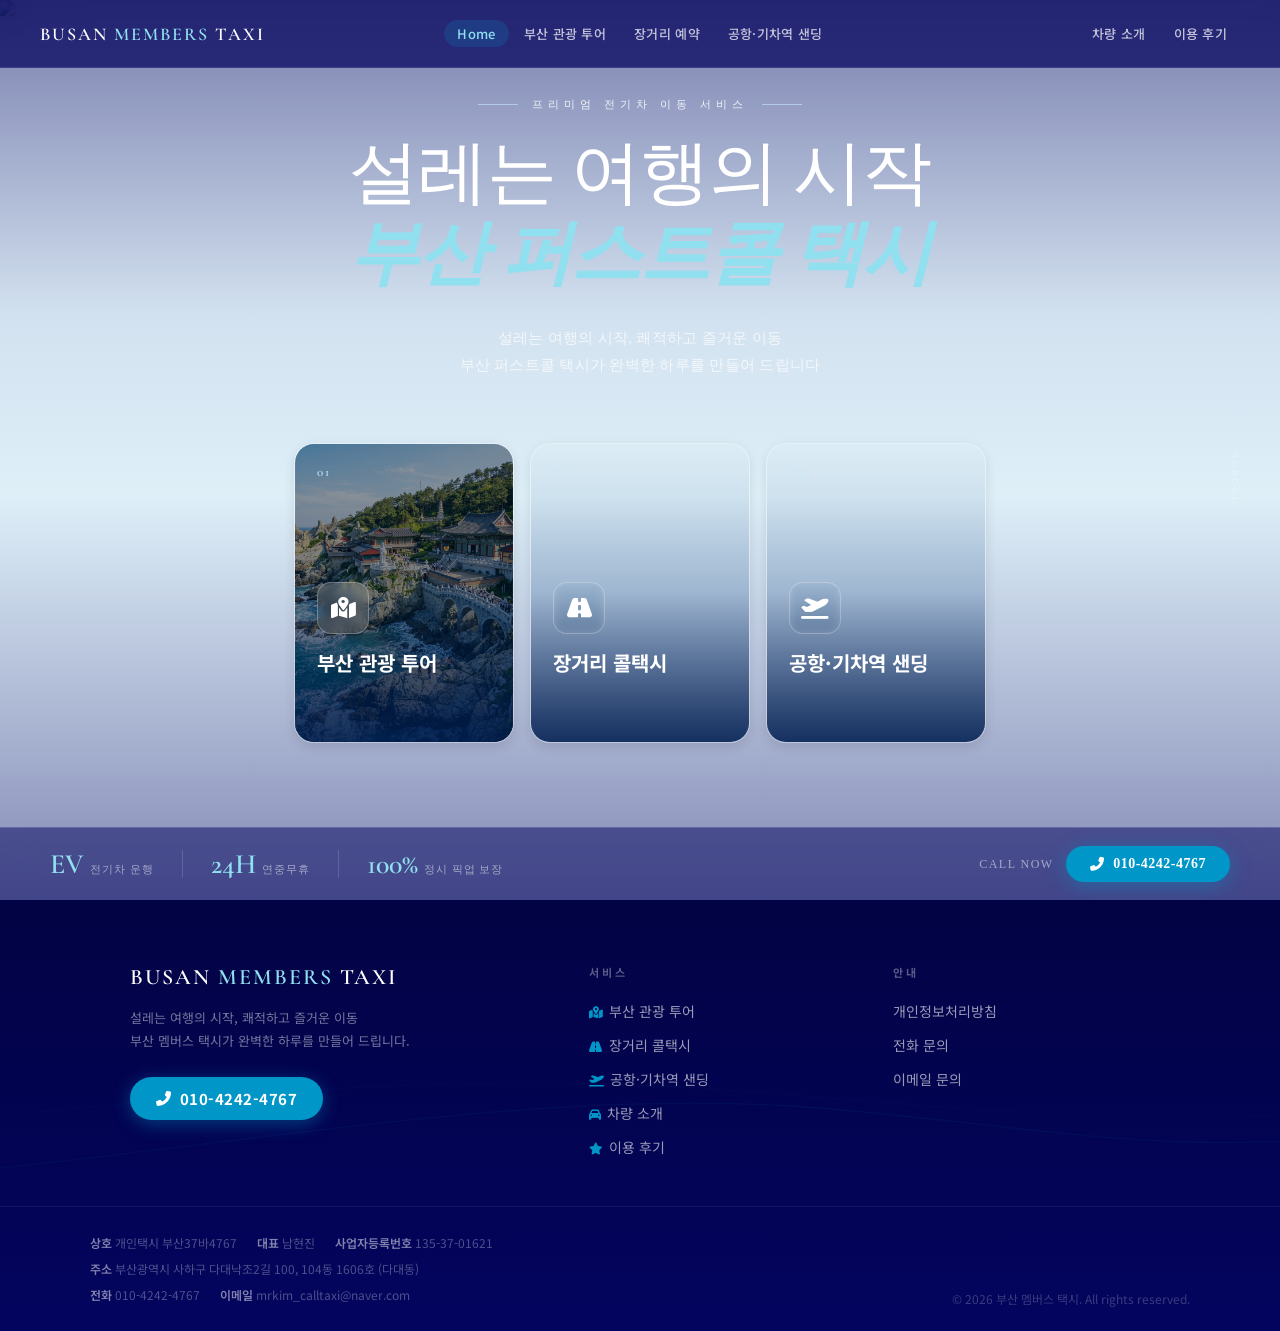
==== commit 3e49d043: "Update index.html" ====
--- a/index.html
+++ b/index.html
@@ -4,15 +4,15 @@
     <meta charset="UTF-8">
     <meta name="viewport" content="width=device-width, initial-scale=1.0">
     <meta property="og:type" content="website">
-    <meta property="og:url" content="https://busanmemberstxi.com/index.html">
-    <meta property="og:title" content="부산 멤버스 택시 | BMT - 프리미엄 모빌리티">
-    <meta property="og:description" content="부산 멤버스 택시 - 프리미엄 관광 투어, 장거리 콜택시, 공항·기차역 샌딩 서비스. 최고급 전기차로 안전하고 편안한 이동을 약속합니다.">
-    <meta property="og:site_name" content="부산 멤버스 택시">
+    <meta property="og:url" content="https://busanfirstcall.com/index.html">
+    <meta property="og:title" content="부산 퍼스트콜 택시 | BFT - 프리미엄 모빌리티">
+    <meta property="og:description" content="부산 퍼스트콜 택시 - 프리미엄 관광 투어, 장거리 콜택시, 공항·기차역 샌딩 서비스. 최고급 전기차로 안전하고 편안한 이동을 약속합니다.">
+    <meta property="og:site_name" content="부산 퍼스트콜 택시">
     <meta name="twitter:card" content="summary_large_image">
-    <meta name="twitter:title" content="부산 멤버스 택시 | BMT - 프리미엄 모빌리티">
-    <meta name="twitter:description" content="부산 멤버스 택시 - 프리미엄 관광 투어, 장거리 콜택시, 공항·기차역 샌딩 서비스. 최고급 전기차로 안전하고 편안한 이동을 약속합니다.">
-    <meta name="description" content="부산 멤버스 택시 - 프리미엄 관광 투어, 장거리 콜택시, 공항·기차역 샌딩 서비스. 최고급 전기차로 안전하고 편안한 이동을 약속합니다.">
-    <title>부산 멤버스 택시 | BMT - 프리미엄 모빌리티</title>
+    <meta name="twitter:title" content="부산 퍼스트콜 택시 | BFT - 프리미엄 모빌리티">
+    <meta name="twitter:description" content="부산 퍼스트콜 택시 - 프리미엄 관광 투어, 장거리 콜택시, 공항·기차역 샌딩 서비스. 최고급 전기차로 안전하고 편안한 이동을 약속합니다.">
+    <meta name="description" content="부산 퍼스트콜 택시 - 프리미엄 관광 투어, 장거리 콜택시, 공항·기차역 샌딩 서비스. 최고급 전기차로 안전하고 편안한 이동을 약속합니다.">
+    <title>부산 퍼스트콜 택시 | BFT - 프리미엄 모빌리티</title>
     <link rel="icon" href="favicon.ico" type="image/x-icon">
     <link href="https://fonts.googleapis.com/css2?family=Noto+Sans+KR:wght@300;400;500;700&family=Cormorant+Garamond:ital,wght@0,300;0,600;0,700;1,300;1,600&family=Playfair+Display:ital,wght@0,700;1,400&family=DM+Sans:wght@300;400;500&display=swap" rel="stylesheet">
     <link rel="stylesheet" href="https://cdnjs.cloudflare.com/ajax/libs/font-awesome/6.0.0/css/all.min.css">
@@ -363,11 +363,11 @@
             <p class="hero-eyebrow">프리미엄 전기차 이동 서비스</p>
             <h1 class="hero-title">
                 <span class="title-line">설레는 여행의 시작</span>
-                <span class="title-line"><em>부산 멤버스 택시</em></span>
+                <span class="title-line"><em>부산 퍼스트콜 택시</em></span>
             </h1>
             <p class="hero-sub">
                 설레는 여행의 시작, 쾌적하고 즐거운 이동<br>
-                부산 멤버스 택시가 완벽한 하루를 만들어 드립니다
+                부산 퍼스트콜 택시가 완벽한 하루를 만들어 드립니다
             </p>
             <div class="services">
                 <div class="svc-card" id="card-tour">
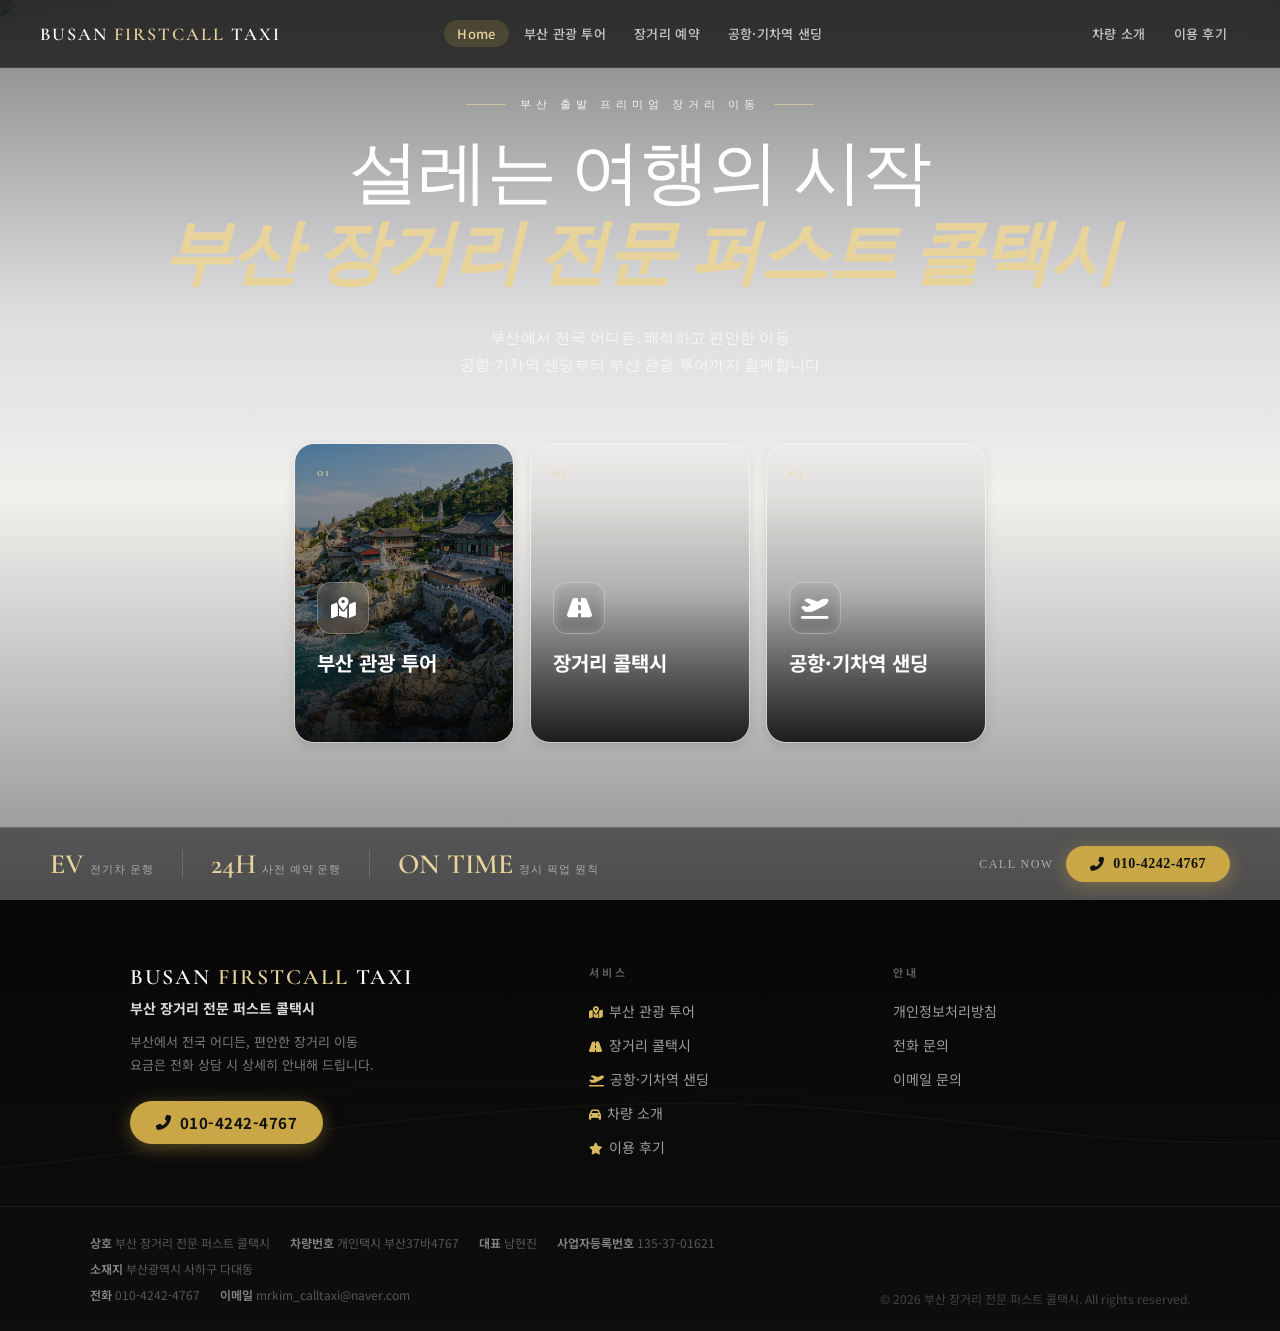
==== commit c31685a2: "Update index.html" ====
--- a/index.html
+++ b/index.html
@@ -2,24 +2,27 @@
 <html lang="ko">
 <head>
     <meta charset="UTF-8">
+    <meta name="theme-color" content="#0E0E0E">
     <meta name="viewport" content="width=device-width, initial-scale=1.0">
     <meta property="og:type" content="website">
     <meta property="og:url" content="https://busanfirstcall.com/index.html">
-    <meta property="og:title" content="부산 퍼스트콜 택시 | BFT - 프리미엄 모빌리티">
-    <meta property="og:description" content="부산 퍼스트콜 택시 - 프리미엄 관광 투어, 장거리 콜택시, 공항·기차역 샌딩 서비스. 최고급 전기차로 안전하고 편안한 이동을 약속합니다.">
-    <meta property="og:site_name" content="부산 퍼스트콜 택시">
+    <meta property="og:title" content="부산 장거리 전문 퍼스트 콜택시 | 장거리·공항·관광 콜택시">
+    <meta property="og:description" content="부산 장거리 전문 퍼스트 콜택시 - 부산 출발 전국 장거리 콜택시, 김해공항·부산역 픽업/샌딩, 부산 관광 투어. 요금은 전화 상담으로 상세히 안내해 드립니다.">
+    <meta property="og:image" content="https://busanfirstcall.com/og-image.jpg">
+    <meta property="og:site_name" content="부산 장거리 전문 퍼스트 콜택시">
     <meta name="twitter:card" content="summary_large_image">
-    <meta name="twitter:title" content="부산 퍼스트콜 택시 | BFT - 프리미엄 모빌리티">
-    <meta name="twitter:description" content="부산 퍼스트콜 택시 - 프리미엄 관광 투어, 장거리 콜택시, 공항·기차역 샌딩 서비스. 최고급 전기차로 안전하고 편안한 이동을 약속합니다.">
-    <meta name="description" content="부산 퍼스트콜 택시 - 프리미엄 관광 투어, 장거리 콜택시, 공항·기차역 샌딩 서비스. 최고급 전기차로 안전하고 편안한 이동을 약속합니다.">
-    <title>부산 퍼스트콜 택시 | BFT - 프리미엄 모빌리티</title>
+    <meta name="twitter:title" content="부산 장거리 전문 퍼스트 콜택시 | 장거리·공항·관광 콜택시">
+    <meta name="twitter:description" content="부산 장거리 전문 퍼스트 콜택시 - 부산 출발 전국 장거리 콜택시, 김해공항·부산역 픽업/샌딩, 부산 관광 투어. 요금은 전화 상담으로 상세히 안내해 드립니다.">
+    <meta name="description" content="부산 장거리 전문 퍼스트 콜택시 - 부산 출발 전국 장거리 콜택시, 김해공항·부산역 픽업/샌딩, 부산 관광 투어. 요금은 전화 상담으로 상세히 안내해 드립니다.">
+    <title>부산 장거리 전문 퍼스트 콜택시 | 장거리·공항·관광 콜택시</title>
+    <link rel="canonical" href="https://busanfirstcall.com/">
     <link rel="icon" href="favicon.ico" type="image/x-icon">
-    <link href="https://fonts.googleapis.com/css2?family=Noto+Sans+KR:wght@300;400;500;700&family=Cormorant+Garamond:ital,wght@0,300;0,600;0,700;1,300;1,600&family=Playfair+Display:ital,wght@0,700;1,400&family=DM+Sans:wght@300;400;500&display=swap" rel="stylesheet">
+    <link href="https://fonts.googleapis.com/css2?family=Noto+Sans+KR:wght@300;400;500;700&family=Cormorant+Garamond:ital,wght@0,300;0,600;0,700;1,300;1,600&family=DM+Sans:wght@300;400;500&display=swap" rel="stylesheet">
     <link rel="stylesheet" href="https://cdnjs.cloudflare.com/ajax/libs/font-awesome/6.0.0/css/all.min.css">
     <style>
         *, *::before, *::after { box-sizing: border-box; margin: 0; padding: 0; }
         body, html {
-            background: #EAF4FB; color: #ffffff;
+            background: #F4F4F6; color: #ffffff;
             overflow-x: hidden;
         }
         a { text-decoration: none; color: inherit; }
@@ -32,16 +35,17 @@
 
         /* ── 배경 및 메인 ── */
         .bg-ocean { position: absolute; inset: 0; z-index: 0; overflow: hidden; }
-        .bg-ocean img { width: 100%; height: 100%; object-fit: cover; object-position: center 40%; transform: scale(1.05); animation: slowDrift 30s ease-in-out infinite alternate; filter: brightness(0.85) saturate(1.25); }
+        .bg-ocean img { width: 100%; height: 100%; object-fit: cover; object-position: center 40%; transform: scale(1.05); animation: slowDrift 30s ease-in-out infinite alternate; filter: brightness(0.78) saturate(0.95); }
         @keyframes slowDrift { from { transform: scale(1.05) translate(0, 0); } to { transform: scale(1.1) translate(-1%, 1%); } }
-        .bg-overlay-top { position: absolute; inset: 0; z-index: 1; background: linear-gradient(to bottom, rgba(3,4,94,0.50) 0%, rgba(2,62,138,0.10) 35%, rgba(0,150,199,0.05) 55%, rgba(3,4,94,0.45) 100%); }
+        .bg-overlay-top { position: absolute; inset: 0; z-index: 1; background: linear-gradient(to bottom, rgba(14,14,14,0.50) 0%, rgba(28,28,28,0.10) 35%, rgba(201,166,70,0.05) 55%, rgba(14,14,14,0.45) 100%); }
 
         .hero { position: relative; z-index: 10; height: 100%; display: flex; flex-direction: column; align-items: center; justify-content: center; padding: 80px 40px 140px; }
         .hero-eyebrow { font-family: 'DM Sans', sans-serif; font-size: 11px; font-weight: 500; letter-spacing: 5px; color: rgba(255,255,255,0.88); opacity: 0; transform: translateY(12px); animation: fadeUp 0.9s ease 0.3s forwards; margin-bottom: 22px; display: flex; align-items: center; gap: 14px; }
-        .hero-eyebrow::before, .hero-eyebrow::after { content: ''; width: 40px; height: 1px; background: rgba(200,234,255,0.6); }
+        .hero-eyebrow::before, .hero-eyebrow::after { content: ''; width: 40px; height: 1px; background: rgba(232,212,154,0.6); }
         .hero-title { font-family: 'Cormorant Garamond', serif; font-size: clamp(38px, 5.5vw, 76px); font-weight: 300; line-height: 1.15; letter-spacing: -1px; color: #fff; text-align: center; opacity: 0; animation: fadeUp 1s ease 0.55s forwards; margin-bottom: 30px; }
-        .hero-title em { font-style: italic; font-weight: 600; color: #90E0EF; }
+        .hero-title em { font-style: italic; font-weight: 600; color: #E8D49A; }
         .hero-title .title-line { display: block; }
+        .hero-title, .hero-sub { word-break: keep-all; }
         .hero-sub { font-size: 15px; font-weight: 300; color: rgba(255,255,255,0.72); letter-spacing: 0.3px; line-height: 1.8; text-align: center; opacity: 0; animation: fadeUp 1s ease 0.75s forwards; margin-bottom: 64px; }
 
         /* ── 서비스 카드 (글래스모피즘 반영) ── */
@@ -52,47 +56,47 @@
             border: 1px solid rgba(255,255,255,0.25); background: rgba(255,255,255,0.05); backdrop-filter: blur(8px);
             box-shadow: 0 4px 12px rgba(0,0,0,0.1); flex-shrink: 0;
         }
-        .svc-card:hover { width: 360px; border-color: #90E0EF; box-shadow: 0 20px 50px rgba(0,150,199,0.2), 0 10px 20px rgba(0,0,0,0.1); transform: translateY(-6px); }
+        .svc-card:hover { width: 360px; border-color: #E8D49A; box-shadow: 0 20px 50px rgba(201,166,70,0.2), 0 10px 20px rgba(0,0,0,0.1); transform: translateY(-6px); }
         .svc-card .svc-bg { position: absolute; inset: 0; background-size: cover; background-position: center; transition: transform 0.6s ease; filter: brightness(0.62) saturate(1.15); }
         .svc-card:hover .svc-bg { transform: scale(1.06); filter: brightness(0.67) saturate(1.35); }
-        .svc-card::after { content: ''; position: absolute; inset: 0; background: linear-gradient(to top, rgba(0,30,80,0.88) 0%, rgba(0,60,120,0.22) 50%, transparent 100%); z-index: 1; }
+        .svc-card::after { content: ''; position: absolute; inset: 0; background: linear-gradient(to top, rgba(8,8,8,0.88) 0%, rgba(24,24,24,0.22) 50%, transparent 100%); z-index: 1; }
         .svc-body { position: absolute; inset: 0; z-index: 2; padding: 24px 22px; display: flex; flex-direction: column; justify-content: flex-end; }
-        .svc-num { position: absolute; top: 20px; left: 22px; font-family: 'Cormorant Garamond', serif; font-size: 13px; font-weight: 600; color: rgba(200,234,255,0.85); letter-spacing: 2px; }
+        .svc-num { position: absolute; top: 20px; left: 22px; font-family: 'Cormorant Garamond', serif; font-size: 13px; font-weight: 600; color: rgba(232,212,154,0.85); letter-spacing: 2px; }
         .svc-icon { width: 52px; height: 52px; border-radius: 14px; background: rgba(255,255,255,0.14); border: 1px solid rgba(255,255,255,0.25); display: flex; align-items: center; justify-content: center; font-size: 22px; color: #fff; margin-bottom: 16px; backdrop-filter: blur(6px); transition: background 0.3s, border-color 0.3s; }
-        .svc-card:hover .svc-icon { background: rgba(0,150,199,0.28); border-color: #90E0EF; color: #90E0EF; }
+        .svc-card:hover .svc-icon { background: rgba(201,166,70,0.28); border-color: #E8D49A; color: #E8D49A; }
         .svc-title { font-family: 'Noto Sans KR', sans-serif; font-size: 20px; font-weight: 700; color: #fff; margin-bottom: 10px; line-height: 1.3; white-space: nowrap; }
         .svc-desc { font-size: 14px; font-weight: 300; color: rgba(255,255,255,0.75); line-height: 1.75; max-height: 0; overflow: hidden; transition: max-height 0.55s ease, opacity 0.45s ease; opacity: 0; }
         .svc-card:hover .svc-desc { max-height: 120px; opacity: 1; }
-        .svc-arrow { display: inline-flex; align-items: center; gap: 6px; margin-top: 16px; font-size: 13px; font-weight: 700; color: #90E0EF; letter-spacing: 1.5px; opacity: 0; transform: translateX(-8px); transition: opacity 0.35s ease 0.1s, transform 0.35s ease 0.1s; }
+        .svc-arrow { display: inline-flex; align-items: center; gap: 6px; margin-top: 16px; font-size: 13px; font-weight: 700; color: #E8D49A; letter-spacing: 1.5px; opacity: 0; transform: translateX(-8px); transition: opacity 0.35s ease 0.1s, transform 0.35s ease 0.1s; }
         .svc-card:hover .svc-arrow, .svc-card.card-active .svc-arrow { opacity: 1; transform: translateX(0); }
         .svc-card:hover .svc-arrow i, .svc-card.card-active .svc-arrow i { animation: slideArrow 1.5s infinite ease-in-out; }
         @keyframes slideArrow { 0%, 100% { transform: translateX(0); } 50% { transform: translateX(4px); } }
 
         /* ── 하단 바 & 스크롤 힌트 ── */
-        .bottom-bar { position: absolute; bottom: 0; left: 0; right: 0; z-index: 20; padding: 18px 50px; display: flex; align-items: center; justify-content: space-between; background: rgba(3, 4, 94, 0.50); backdrop-filter: blur(15px); border-top: 1px solid rgba(255,255,255,0.15); opacity: 0; animation: fadeIn 1.2s ease 1.4s forwards; }
+        .bottom-bar { position: absolute; bottom: 0; left: 0; right: 0; z-index: 20; padding: 18px 50px; display: flex; align-items: center; justify-content: space-between; background: rgba(14,14,14, 0.50); backdrop-filter: blur(15px); border-top: 1px solid rgba(255,255,255,0.15); opacity: 0; animation: fadeIn 1.2s ease 1.4s forwards; }
         .bottom-stat { display: flex; align-items: baseline; gap: 6px; }
-        .stat-num { font-family: 'Cormorant Garamond', serif; font-size: 28px; font-weight: 600; color: #90E0EF; line-height: 1; }
+        .stat-num { font-family: 'Cormorant Garamond', serif; font-size: 28px; font-weight: 600; color: #E8D49A; line-height: 1; }
         .stat-label { font-size: 11px; font-weight: 300; color: rgba(255,255,255,0.52); letter-spacing: 1px; }
         .bottom-divider { width: 1px; height: 28px; background: rgba(255,255,255,0.15); }
         .bottom-cta { display: flex; align-items: center; gap: 12px; }
         .cta-label { font-size: 12px; font-weight: 300; color: rgba(255,255,255,0.52); letter-spacing: 1.5px; }
-        .cta-phone { display: inline-flex; align-items: center; gap: 9px; padding: 10px 24px; background: #0096C7; color: #fff; border-radius: 40px; font-size: 14px; font-weight: 700; letter-spacing: 0.5px; transition: background 0.3s, transform 0.3s, box-shadow 0.3s; box-shadow: 0 4px 20px rgba(0,150,199,0.40); }
-        .cta-phone:hover { background: #0077A8; transform: scale(1.04); box-shadow: 0 6px 28px rgba(0,150,199,0.55); }
+        .cta-phone { display: inline-flex; align-items: center; gap: 9px; padding: 10px 24px; background: #C9A646; color:#111111; border-radius: 40px; font-size: 14px; font-weight: 700; letter-spacing: 0.5px; transition: background 0.3s, transform 0.3s, box-shadow 0.3s; box-shadow: 0 4px 20px rgba(201,166,70,0.40); }
+        .cta-phone:hover { background: #B08D35; transform: scale(1.04); box-shadow: 0 6px 28px rgba(201,166,70,0.55); }
 
         .scroll-hint { position: absolute; right: 40px; top: 50%; transform: translateY(-50%); z-index: 20; display: flex; flex-direction: column; align-items: center; gap: 8px; opacity: 0; animation: fadeIn 1.2s ease 1.6s forwards; }
         .scroll-hint span { font-size: 9px; letter-spacing: 3px; font-weight: 500; color: rgba(255,255,255,0.38); writing-mode: vertical-rl; }
-        .scroll-line { width: 1px; height: 50px; background: linear-gradient(to bottom, rgba(200,234,255,0.55), transparent); animation: scrollPulse 2s ease-in-out infinite; }
+        .scroll-line { width: 1px; height: 50px; background: linear-gradient(to bottom, rgba(232,212,154,0.55), transparent); animation: scrollPulse 2s ease-in-out infinite; }
         @keyframes scrollPulse { 0%, 100% { opacity: 0.4; transform: scaleY(1); } 50% { opacity: 0.9; transform: scaleY(0.6); } }
 
         /* ── 호버 팝업 (기존 복구 완료) ── */
-        .bg-popup { position: fixed; inset: 0; z-index: 1050; opacity: 0; visibility: hidden; transition: opacity 0.5s ease, visibility 0.5s ease; background: rgba(0,15,45,0.92); pointer-events: none; overflow: hidden; display: flex; flex-direction: column; align-items: center; justify-content: center; }
+        .bg-popup { position: fixed; inset: 0; z-index: 1050; opacity: 0; visibility: hidden; transition: opacity 0.5s ease, visibility 0.5s ease; background: rgba(8,8,8,0.92); pointer-events: none; overflow: hidden; display: flex; flex-direction: column; align-items: center; justify-content: center; }
         .bg-popup.active { pointer-events: all; opacity: 1; visibility: visible; }
         body.hover-active .hero-eyebrow, body.hover-active .hero-title, body.hover-active .hero-sub, body.hover-active .bottom-bar, body.hover-active .scroll-hint { opacity: 0.05; pointer-events: none; transition: opacity 0.5s; }
         body.hover-active #main-header { opacity: 0.15; transition: opacity 0.5s; }
         body.tour-active .svc-card:not(#card-tour), body.taxi-active .svc-card:not(#card-taxi), body.airport-active .svc-card:not(#card-airport) { opacity: 0.1; filter: blur(4px); pointer-events: none; }
         
         .overlay-title { font-family: 'Cormorant Garamond', serif; color: #fff; font-size: 28px; font-weight: 300; letter-spacing: 6px; text-transform: uppercase; opacity: 0; transform: translateY(-16px); transition: all 0.9s ease; margin-bottom: 4px; }
-        .overlay-title em { font-style: italic; color: #90E0EF; }
+        .overlay-title em { font-style: italic; color: #E8D49A; }
         .bg-tour.active .overlay-title, .bg-taxi.active .overlay-title, .bg-airport.active .overlay-title { transform: translateY(0); opacity: 1; }
 
         /* 투어 팝업 애니메이션 & 카드 */
@@ -122,7 +126,7 @@
             backdrop-filter: blur(8px); transition: all 0.3s;
             font-family: 'Noto Sans KR', sans-serif;
         }
-        .ctab.active { background: #0096C7; border-color: #90E0EF; color: #fff; box-shadow: 0 4px 18px rgba(0,150,199,0.5); }
+        .ctab.active { background: #C9A646; border-color: #E8D49A; color:#111111; box-shadow: 0 4px 18px rgba(201,166,70,0.5); }
         .ctab:hover:not(.active) { background: rgba(255,255,255,0.14); color: #fff; }
 
         /* 코스 패널 */
@@ -139,9 +143,9 @@
 
 
         .scard {
-            background: rgba(5, 20, 60, 0.55);
+            background: rgba(20,20,20, 0.55);
             backdrop-filter: blur(16px);
-            border: 1px solid rgba(180,220,255,0.15);
+            border: 1px solid rgba(220,220,226,0.15);
             border-radius: 16px;
             padding: 18px 10px 14px;
             text-align: center;
@@ -152,15 +156,15 @@
         }
         .bg-tour.active .cpanel.active .scard { opacity: 1; transform: translateY(0); }
         .scard:hover {
-            background: rgba(0,90,200,0.35);
-            border-color: rgba(0,150,199,0.55);
-            box-shadow: 0 8px 28px rgba(0,120,255,0.25);
+            background: rgba(201,166,70,0.35);
+            border-color: rgba(201,166,70,0.55);
+            box-shadow: 0 8px 28px rgba(201,166,70,0.25);
             transform: translateY(-4px) !important;
         }
         .scard-num {
             font-family: 'Cormorant Garamond', serif;
             font-size: 10px; font-weight: 600;
-            color: #0096C7; letter-spacing: 2px;
+            color: #D9B95E; letter-spacing: 2px;
             margin-bottom: 8px;
         }
         .scard-icon { font-size: 26px; line-height: 1; margin-bottom: 8px; }
@@ -193,12 +197,12 @@
         .cinfo-bar {
             display: flex; align-items: center; justify-content: center;
             gap: 22px; margin-top: 16px;
-            background: rgba(0,10,40,0.5); backdrop-filter: blur(12px);
-            border: 1px solid rgba(180,220,255,0.1);
+            background: rgba(0,0,0,0.5); backdrop-filter: blur(12px);
+            border: 1px solid rgba(220,220,226,0.1);
             border-radius: 40px; padding: 10px 28px;
         }
         .cib { display: flex; align-items: center; gap: 7px; font-size: 12px; color: rgba(255,255,255,0.7); white-space: nowrap; }
-        .cib i { color: #0096C7; font-size: 12px; }
+        .cib i { color: #D9B95E; font-size: 12px; }
         .cib strong { color: #fff; }
         .cib-sep { width: 1px; height: 14px; background: rgba(255,255,255,0.15); }
 
@@ -208,7 +212,7 @@
         .bg-taxi.active .taxi-img-box img { transform: scale(1.3); }
         .taxi-overlay-content { position: absolute; top: 10vh; left: 50%; transform: translateX(-50%); z-index: 10; display: flex; flex-direction: column; align-items: center; width: 100%; }
         .taxi-info-container { width: 820px; max-width: 92vw; margin-top: 22px; display: flex; flex-direction: column; gap: 18px; }
-        .glass-box { background: rgba(0,20,55,0.65); backdrop-filter: blur(14px); border: 1px solid rgba(180,230,255,0.14); border-radius: 18px; padding: 32px; text-align: center; box-shadow: 0 15px 35px rgba(0,0,0,0.4); opacity: 0; transform: translateY(24px); transition: all 0.8s ease; }
+        .glass-box { background: rgba(18,18,18,0.65); backdrop-filter: blur(14px); border: 1px solid rgba(220,220,226,0.14); border-radius: 18px; padding: 32px; text-align: center; box-shadow: 0 15px 35px rgba(0,0,0,0.4); opacity: 0; transform: translateY(24px); transition: all 0.8s ease; }
         .bg-taxi.active .glass-box { opacity: 1; transform: translateY(0); }
         .bg-taxi.active .coverage-box { transition-delay: 0.1s; }
         .bg-taxi.active .feature-box:nth-child(1) { transition-delay: 0.3s; }
@@ -216,16 +220,16 @@
         .coverage-header h3 { color: #fff; font-size: 24px; margin: 0 0 4px; font-weight: 700; }
         .coverage-header .sub-text { color: rgba(255,255,255,0.5); font-size: 13px; }
         .route-visual { display: flex; align-items: center; justify-content: space-between; margin: 28px 0; padding: 0 10px; }
-        .route-visual span { color: #fff; font-weight: 700; font-size: 17px; background: rgba(0,150,199,0.2); padding: 9px 22px; border-radius: 30px; border: 1px solid rgba(0,150,199,0.4); letter-spacing: 1px; }
+        .route-visual span { color: #fff; font-weight: 700; font-size: 17px; background: rgba(201,166,70,0.2); padding: 9px 22px; border-radius: 30px; border: 1px solid rgba(201,166,70,0.4); letter-spacing: 1px; }
         .route-line { flex-grow: 1; height: 2px; background: repeating-linear-gradient(90deg,rgba(255,255,255,0.25) 0,rgba(255,255,255,0.25) 8px,transparent 8px,transparent 18px); margin: 0 18px; position: relative; }
-        .moving-car { position: absolute; top: -13px; left: 0; color: #0096C7; font-size: 24px; animation: drive 3.5s ease-in-out infinite; }
+        .moving-car { position: absolute; top: -13px; left: 0; color: #D9B95E; font-size: 24px; animation: drive 3.5s ease-in-out infinite; }
         @keyframes drive { 0%{left:0;opacity:0} 10%{opacity:1} 85%{opacity:1} 100%{left:95%;opacity:0} }
         .region-tags { display: flex; flex-wrap: wrap; gap: 8px; justify-content: center; }
         .region-tags span { color: rgba(255,255,255,0.85); font-size: 13px; background: rgba(255,255,255,0.08); padding: 7px 16px; border-radius: 20px; transition: all 0.3s; }
-        .region-tags span:hover { background: #0096C7; color: #fff; }
+        .region-tags span:hover { background: #C9A646; color:#111111; }
         .taxi-features { display: grid; grid-template-columns: 1fr 1fr; gap: 16px; }
         .feature-box { padding: 26px 20px; }
-        .feature-box i { font-size: 36px; color: #0096C7; margin-bottom: 16px; }
+        .feature-box i { font-size: 36px; color: #D9B95E; margin-bottom: 16px; }
         .feature-box h4 { color: #fff; font-size: 20px; margin: 0 0 10px; font-weight: 700; }
         .feature-box p { color: rgba(255,255,255,0.65); font-size: 14px; line-height: 1.6; margin: 0; }
 
@@ -235,7 +239,7 @@
         .bg-airport.active .airport-img-box img { transform: translate(-5%,5%) scale(1.15); }
         .airport-overlay-content { position: absolute; top: 12vh; left: 50%; transform: translateX(-50%); z-index: 10; display: flex; flex-direction: column; align-items: center; width: 100%; }
         .timeline-container { display: flex; justify-content: center; align-items: center; gap: 16px; width: 1060px; max-width: 95vw; margin-top: 28px; }
-        .timeline-step { background: rgba(0,20,55,0.70); backdrop-filter: blur(14px); border: 1px solid rgba(180,230,255,0.14); border-radius: 18px; padding: 36px 18px; width: 230px; text-align: center; box-shadow: 0 15px 35px rgba(0,0,0,0.35); opacity: 0; transform: translateY(24px); transition: all 0.8s ease; position: relative; overflow: hidden; }
+        .timeline-step { background: rgba(18,18,18,0.70); backdrop-filter: blur(14px); border: 1px solid rgba(220,220,226,0.14); border-radius: 18px; padding: 36px 18px; width: 230px; text-align: center; box-shadow: 0 15px 35px rgba(0,0,0,0.35); opacity: 0; transform: translateY(24px); transition: all 0.8s ease; position: relative; overflow: hidden; }
         .bg-airport.active .timeline-step:nth-child(1) { opacity:1; transform:translateY(0); transition-delay:0.2s; }
         .bg-airport.active .timeline-step:nth-child(3) { opacity:1; transform:translateY(0); transition-delay:0.4s; }
         .bg-airport.active .timeline-step:nth-child(5) { opacity:1; transform:translateY(0); transition-delay:0.6s; }
@@ -244,24 +248,24 @@
         .bg-airport.active .timeline-arrow:nth-child(2) { opacity:1; transition-delay:0.3s; }
         .bg-airport.active .timeline-arrow:nth-child(4) { opacity:1; transition-delay:0.5s; }
         .bg-airport.active .timeline-arrow:nth-child(6) { opacity:1; transition-delay:0.7s; }
-        .step-icon { width: 64px; height: 64px; background: rgba(0,150,199,0.10); border: 1px solid #0096C7; color: rgba(255,255,255,0.85); border-radius: 50%; display: flex; align-items: center; justify-content: center; font-size: 26px; margin: 0 auto 18px; transition: all 0.4s; }
-        .timeline-step:hover .step-icon { background: #0096C7; color: #fff; }
+        .step-icon { width: 64px; height: 64px; background: rgba(201,166,70,0.10); border: 1px solid #C9A646; color: rgba(255,255,255,0.85); border-radius: 50%; display: flex; align-items: center; justify-content: center; font-size: 26px; margin: 0 auto 18px; transition: all 0.4s; }
+        .timeline-step:hover .step-icon { background: #C9A646; color:#111111; }
         .step-num { position: absolute; top: 8px; left: 14px; color: rgba(255,255,255,0.04); font-size: 52px; font-weight: 900; font-family: 'Cormorant Garamond', serif; line-height: 1; }
         .timeline-step h4 { color: #fff; font-size: 17px; margin: 0 0 10px; font-weight: 700; }
         .timeline-step p { color: rgba(255,255,255,0.65); font-size: 13px; line-height: 1.6; margin: 0; }
         .guarantees-container { display: flex; justify-content: center; gap: 18px; width: 1060px; max-width: 95vw; margin-top: 30px; }
-        .guarantee-box { background: rgba(255,255,255,0.04); backdrop-filter: blur(8px); border: 1px solid rgba(180,230,255,0.10); border-radius: 14px; padding: 22px; display: flex; align-items: center; gap: 18px; flex: 1; opacity: 0; transform: translateY(16px); transition: all 0.8s ease; }
+        .guarantee-box { background: rgba(255,255,255,0.04); backdrop-filter: blur(8px); border: 1px solid rgba(220,220,226,0.10); border-radius: 14px; padding: 22px; display: flex; align-items: center; gap: 18px; flex: 1; opacity: 0; transform: translateY(16px); transition: all 0.8s ease; }
         .bg-airport.active .guarantee-box:nth-child(1) { transition-delay:1.0s; opacity:1; transform:translateY(0); }
         .bg-airport.active .guarantee-box:nth-child(2) { transition-delay:1.2s; opacity:1; transform:translateY(0); }
         .bg-airport.active .guarantee-box:nth-child(3) { transition-delay:1.4s; opacity:1; transform:translateY(0); }
-        .guarantee-icon { font-size: 28px; color: #0096C7; }
+        .guarantee-icon { font-size: 28px; color: #D9B95E; }
         .guarantee-text h5 { color: #fff; font-size: 15px; margin: 0 0 5px; font-weight: 700; }
         .guarantee-text p { color: rgba(255,255,255,0.6); font-size: 12px; line-height: 1.5; margin: 0; }
 
         @keyframes fadeUp { from { opacity: 0; transform: translateY(20px); } to { opacity: 1; transform: translateY(0); } }
         @keyframes fadeIn { from { opacity: 0; } to { opacity: 1; } }
 
-        #page-transition-overlay { position: fixed; inset: 0; background: #EAF4FB; z-index: 9999; opacity: 0; pointer-events: none; transition: opacity 0.4s ease; }
+        #page-transition-overlay { position: fixed; inset: 0; background: #F4F4F6; z-index: 9999; opacity: 0; pointer-events: none; transition: opacity 0.4s ease; }
 
         /* ── 모바일 반응형 ── */
         @media (max-width: 768px) {
@@ -315,7 +319,20 @@
             .ctab { padding: 7px 18px; font-size: 11px; }
             .ctab-wrap { gap: 6px; margin-bottom: 14px; }
         }
+        /* 모바일: 팝업 내용이 화면보다 길 때 스크롤 가능 */
+        @media (max-width: 768px) {
+            .bg-popup { overflow-y: auto; -webkit-overflow-scrolling: touch; justify-content: flex-start; }
+            .tour-overlay-content, .taxi-overlay-content, .airport-overlay-content {
+                position: relative !important; top: auto !important; left: auto !important;
+                transform: none !important; padding: 72px 12px 40px !important; }
+        }
+        .svc-card:focus-visible { outline: 2px solid #E8D49A; outline-offset: 3px; }
         @media (max-width: 480px) {
+            .bottom-bar > div:first-child { gap: 12px !important; width: 100%; justify-content: space-between; }
+            .bottom-stat { flex-direction: column; align-items: flex-start; gap: 2px; }
+            .bottom-stat .stat-num { font-size: 16px; white-space: nowrap; }
+            .bottom-stat .stat-label { font-size: 9.5px; white-space: nowrap; }
+            .bottom-cta { width: 100%; justify-content: space-between; }
             .spot-grid { grid-template-columns: repeat(2, 1fr) !important; }
             .hero-eyebrow { font-size: 9px; letter-spacing: 3px; }
             .services { max-width: 100%; }
@@ -334,21 +351,38 @@
         .popup-close:hover { background: rgba(255,60,60,0.45); border-color: rgba(255,100,100,0.6); color: #fff; transform: scale(1.1); }
 
         /* 활성 카드 테두리 강조 */
-        .svc-card.card-active { border-color: #0096C7 !important; box-shadow: 0 20px 50px rgba(0,150,199,0.25), 0 10px 20px rgba(0,0,0,0.1) !important; }
+        .svc-card.card-active { border-color: #C9A646 !important; box-shadow: 0 20px 50px rgba(201,166,70,0.25), 0 10px 20px rgba(0,0,0,0.1) !important; }
 
         /* ── 팝업 하단 CTA 버튼 ── */
         .popup-cta-btn {
             display: inline-flex; align-items: center; gap: 10px;
             margin-top: 24px; padding: 14px 36px;
-            background: #0096C7; color: #fff;
+            background: #C9A646; color:#111111;
             border-radius: 40px; font-size: 15px; font-weight: 700;
             letter-spacing: 0.3px; text-decoration: none;
-            box-shadow: 0 6px 24px rgba(0,150,199,0.45);
+            box-shadow: 0 6px 24px rgba(201,166,70,0.45);
             transition: background 0.25s, transform 0.25s, box-shadow 0.25s;
             position: relative; z-index: 20;
         }
-        .popup-cta-btn:hover { background: #0077A8; transform: scale(1.04); box-shadow: 0 8px 32px rgba(0,150,199,0.6); }
+        .popup-cta-btn:hover { background: #B08D35; transform: scale(1.04); box-shadow: 0 8px 32px rgba(201,166,70,0.6); }
     </style>
+    <script type="application/ld+json">
+    {
+      "@context": "https://schema.org",
+      "@type": "TaxiService",
+      "name": "부산 장거리 전문 퍼스트 콜택시",
+      "url": "https://busanfirstcall.com/",
+      "telephone": "+82-10-4242-4767",
+      "areaServed": ["부산광역시", "대한민국"],
+      "provider": {
+        "@type": "LocalBusiness",
+        "name": "부산 장거리 전문 퍼스트 콜택시",
+        "telephone": "+82-10-4242-4767",
+        "email": "mrkim_calltaxi@naver.com",
+        "address": { "@type": "PostalAddress", "addressRegion": "부산광역시", "addressLocality": "사하구", "addressCountry": "KR" }
+      }
+    }
+    </script>
 </head>
 <body class="is-fullscreen">
     <script src="header.js"></script>
@@ -360,48 +394,48 @@
         <div class="bg-overlay-top"></div>
 
         <div class="hero">
-            <p class="hero-eyebrow">프리미엄 전기차 이동 서비스</p>
+            <p class="hero-eyebrow">부산 출발 프리미엄 장거리 이동</p>
             <h1 class="hero-title">
                 <span class="title-line">설레는 여행의 시작</span>
-                <span class="title-line"><em>부산 퍼스트콜 택시</em></span>
+                <span class="title-line"><em>부산 장거리 전문 퍼스트 콜택시</em></span>
             </h1>
             <p class="hero-sub">
-                설레는 여행의 시작, 쾌적하고 즐거운 이동<br>
-                부산 퍼스트콜 택시가 완벽한 하루를 만들어 드립니다
+                부산에서 전국 어디든, 쾌적하고 편안한 이동<br>
+                공항·기차역 샌딩부터 부산 관광 투어까지 함께합니다
             </p>
             <div class="services">
-                <div class="svc-card" id="card-tour">
+                <div class="svc-card" id="card-tour" role="button" tabindex="0">
                     <div class="svc-bg" style="background-image:url('해동 용궁사.png')"></div>
                     <div class="svc-body">
                         <span class="svc-num">01</span>
                         <div class="svc-icon"><i class="fas fa-map-marked-alt"></i></div>
                         <div class="svc-text-col">
                             <div class="svc-title">부산 관광 투어</div>
-                            <p class="svc-desc">부산 주요 명소 맞춤 투어<br>반나절 13만 · 종일 25만원</p>
+                            <p class="svc-desc">부산 주요 명소 맞춤 투어<br>요금은 전화 상담 시 안내</p>
                             <span class="svc-arrow">EXPLORE <i class="fas fa-arrow-right"></i></span>
                         </div>
                     </div>
                 </div>
-                <div class="svc-card" id="card-taxi">
+                <div class="svc-card" id="card-taxi" role="button" tabindex="0">
                     <div class="svc-bg" style="background-image:url('예약.png')"></div>
                     <div class="svc-body">
                         <span class="svc-num">02</span>
                         <div class="svc-icon"><i class="fas fa-road"></i></div>
                         <div class="svc-text-col">
                             <div class="svc-title">장거리 콜택시</div>
-                            <p class="svc-desc">전국 어디든 쾌적한 이동<br>확정 요금제 · 전기 프리미엄 차량</p>
+                            <p class="svc-desc">전국 어디든 쾌적한 이동<br>최신형 차량 · 전화 상담 요금 안내</p>
                             <span class="svc-arrow">EXPLORE <i class="fas fa-arrow-right"></i></span>
                         </div>
                     </div>
                 </div>
-                <div class="svc-card" id="card-airport">
+                <div class="svc-card" id="card-airport" role="button" tabindex="0">
                     <div class="svc-bg" style="background-image:url('샌딩.png')"></div>
                     <div class="svc-body">
                         <span class="svc-num">03</span>
                         <div class="svc-icon"><i class="fas fa-plane-departure"></i></div>
                         <div class="svc-text-col">
                             <div class="svc-title">공항·기차역 샌딩</div>
-                            <p class="svc-desc">김해공항 5만 · 부산역 4만원<br>실시간 항공편 모니터링</p>
+                            <p class="svc-desc">김해공항 · 부산역 픽업/샌딩<br>항공편·열차 일정 맞춤 배차</p>
                             <span class="svc-arrow">EXPLORE <i class="fas fa-arrow-right"></i></span>
                         </div>
                     </div>
@@ -413,9 +447,9 @@
             <div style="display:flex;align-items:center;gap:28px">
                 <div class="bottom-stat"><span class="stat-num">EV</span><span class="stat-label">전기차 운행</span></div>
                 <div class="bottom-divider"></div>
-                <div class="bottom-stat"><span class="stat-num">24H</span><span class="stat-label">연중무휴</span></div>
+                <div class="bottom-stat"><span class="stat-num">24H</span><span class="stat-label">사전 예약 운행</span></div>
                 <div class="bottom-divider"></div>
-                <div class="bottom-stat"><span class="stat-num">100%</span><span class="stat-label">정시 픽업 보장</span></div>
+                <div class="bottom-stat"><span class="stat-num">ON TIME</span><span class="stat-label">정시 픽업 원칙</span></div>
             </div>
             <div class="bottom-cta">
                 <span class="cta-label">CALL NOW</span>
@@ -423,14 +457,10 @@
             </div>
         </div>
 
-        <div class="scroll-hint">
-            <div class="scroll-line"></div>
-            <span>SCROLL</span>
-        </div>
     </div><!-- /.hero-section -->
 
     <div id="page-transition-overlay"></div>
-    <button id="global-popup-close" class="popup-close" style="display:none"><i class="fas fa-times"></i></button>
+    <button id="global-popup-close" class="popup-close" style="display:none" aria-label="닫기"><i class="fas fa-times"></i></button>
 
     <div class="bg-popup bg-tour" id="bg-tour">
         <div class="marquee-wrapper"><div class="marquee-track">
@@ -483,9 +513,9 @@
             </div>
 
             <div class="cinfo-bar">
-                <div class="cib"><i class="fas fa-sun"></i> 반나절 <strong>13만원</strong></div>
+                <div class="cib"><i class="fas fa-phone-alt"></i> 요금 <strong>전화 상담 시 상세 안내</strong></div>
                 <div class="cib-sep"></div>
-                <div class="cib"><i class="fas fa-moon"></i> 종일 <strong>25만원</strong></div>
+                <div class="cib"><i class="fas fa-clock"></i> 반나절 · 종일 선택</div>
                 <div class="cib-sep"></div>
                 <div class="cib"><i class="fas fa-car"></i> 전용 차량 &amp; 기사 포함</div>
                 <div class="cib-sep"></div>
@@ -510,7 +540,7 @@
                     <div class="region-tags"><span>#서울</span><span>#경기</span><span>#인천</span><span>#강원</span><span>#충청</span><span>#전라</span><span>#경상</span></div>
                 </div>
                 <div class="taxi-features">
-                    <div class="feature-box glass-box"><i class="fas fa-bolt"></i><h4>전기차 & 프리미엄 차량</h4><p>출고 1년 미만 신차로 소음과 진동을 최소화.<br>장거리 이동에도 피로감이 없습니다.</p></div>
+                    <div class="feature-box glass-box"><i class="fas fa-bolt"></i><h4>전기차 & 프리미엄 차량</h4><p>정숙한 최신형 차량으로 소음과 진동을 최소화.<br>장거리 이동에도 피로감이 덜합니다.</p></div>
                     <div class="feature-box glass-box"><i class="fas fa-user-tie"></i><h4>친절한 택시 기사</h4><p>철저한 서비스 마인드 교육 이수.<br>안전하고 정중하게 VIP로 모십니다.</p></div>
                 </div>
             </div>
@@ -533,8 +563,8 @@
             </div>
             <div class="guarantees-container">
                 <div class="guarantee-box"><i class="fas fa-plane-arrival guarantee-icon"></i><div class="guarantee-text"><h5>실시간 항공편 트래킹</h5><p>지연·연착 시에도 걱정 마세요.<br>비행 스케줄에 맞춰 유동적으로 대기합니다.</p></div></div>
-                <div class="guarantee-box"><i class="fas fa-check-circle guarantee-icon"></i><div class="guarantee-text"><h5>100% 정시 픽업 보장</h5><p>단 1분의 지각도 용납하지 않는<br>칼 배차 시스템.</p></div></div>
-                <div class="guarantee-box"><i class="fas fa-receipt guarantee-icon"></i><div class="guarantee-text"><h5>투명한 확정 요금제</h5><p>공항 5만 · 부산역 4만원<br>숨겨진 추가 비용 일절 없음.</p></div></div>
+                <div class="guarantee-box"><i class="fas fa-check-circle guarantee-icon"></i><div class="guarantee-text"><h5>정시 픽업 원칙</h5><p>비행·열차 일정에 맞춰<br>여유 있게 배차합니다.</p></div></div>
+                <div class="guarantee-box"><i class="fas fa-receipt guarantee-icon"></i><div class="guarantee-text"><h5>전화 상담 요금 안내</h5><p>출발지·일정에 맞춰<br>요금을 미리 상세히 안내해 드립니다.</p></div></div>
             </div>
             <a href="airport-sending.html" class="popup-cta-btn" onclick="event.stopPropagation()"><i class="fas fa-plane-departure"></i> 공항 샌딩 예약하기 <i class="fas fa-arrow-right"></i></a>
         </div>
@@ -613,6 +643,15 @@
                 });
             });
 
+            // 키보드: Enter/Space로 카드 열기, ESC로 팝업 닫기
+            cards.forEach(({ id }) => {
+                const el = document.getElementById(id);
+                if (el) el.addEventListener('keydown', e => {
+                    if (e.key === 'Enter' || e.key === ' ') { e.preventDefault(); el.click(); }
+                });
+            });
+            document.addEventListener('keydown', e => { if (e.key === 'Escape') closeAll(); });
+
             // 닫기 버튼
             globalClose.addEventListener('click', (e) => {
                 e.stopPropagation();
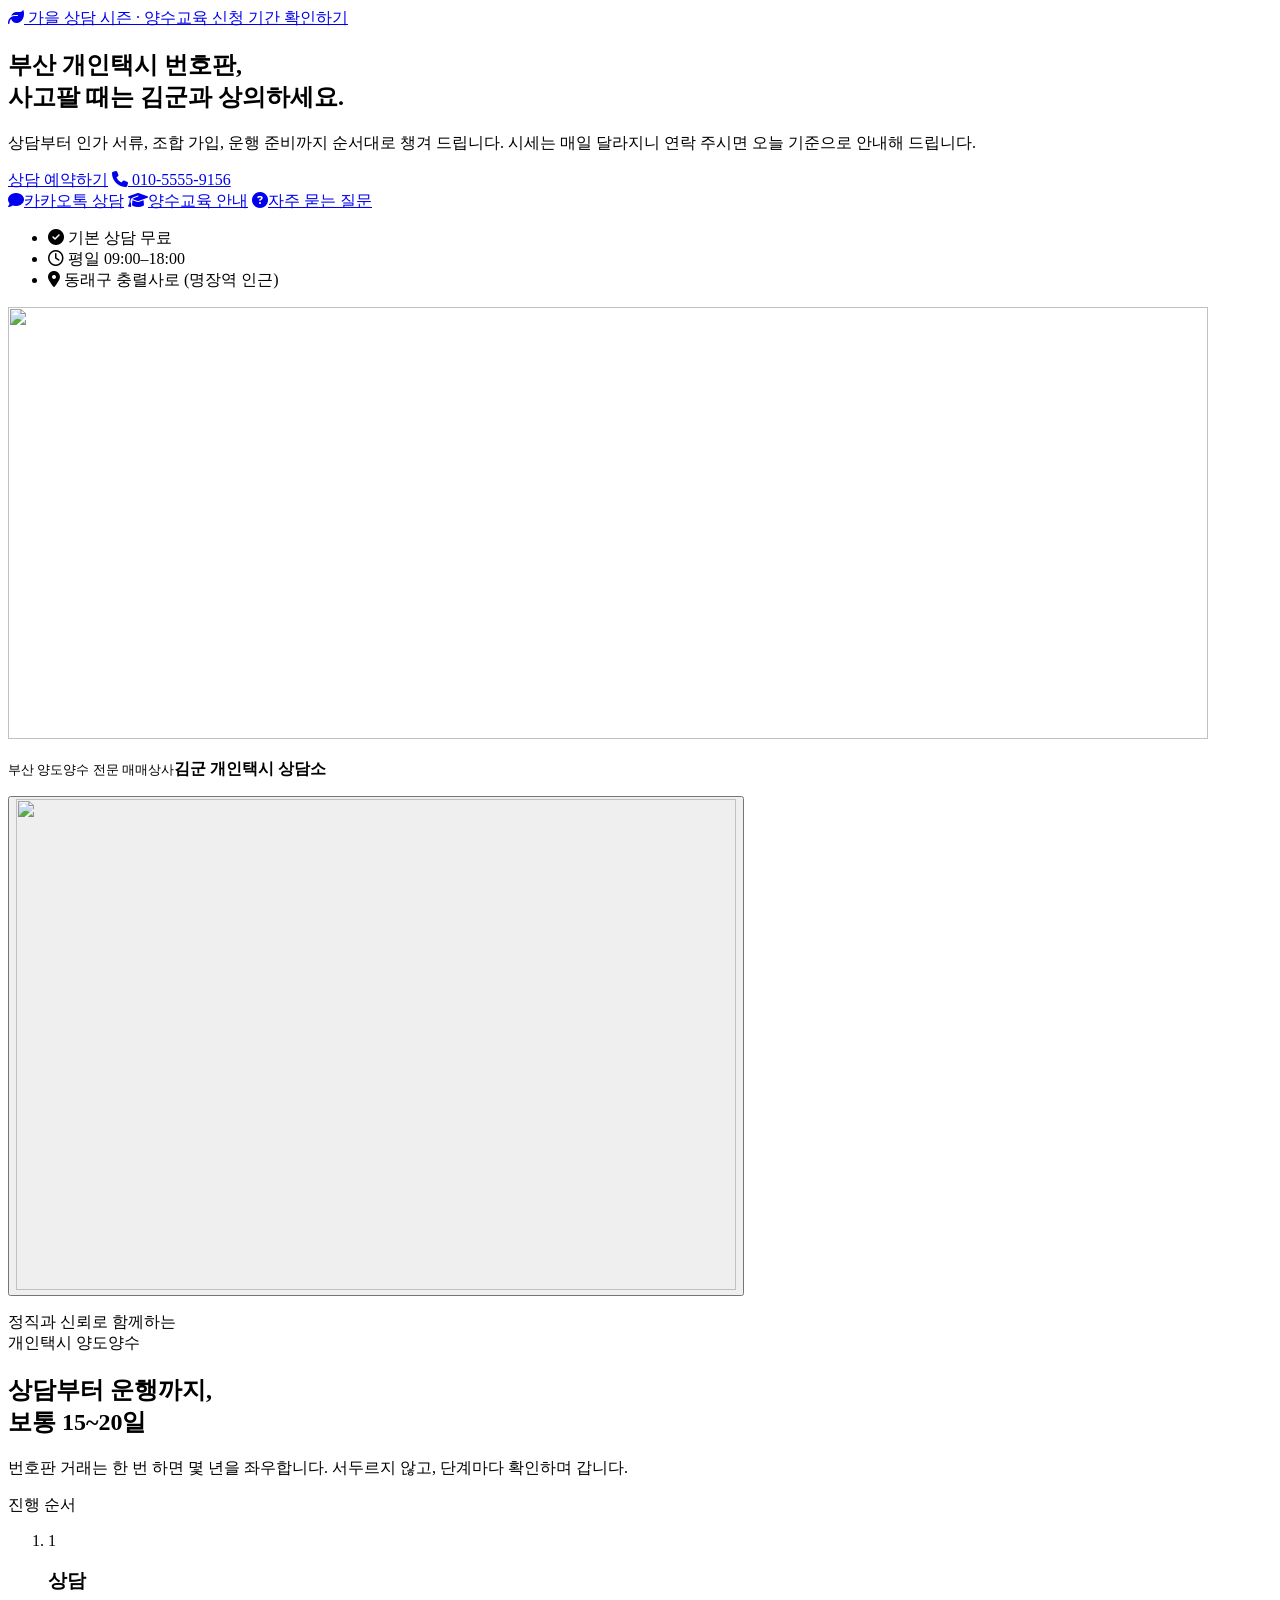
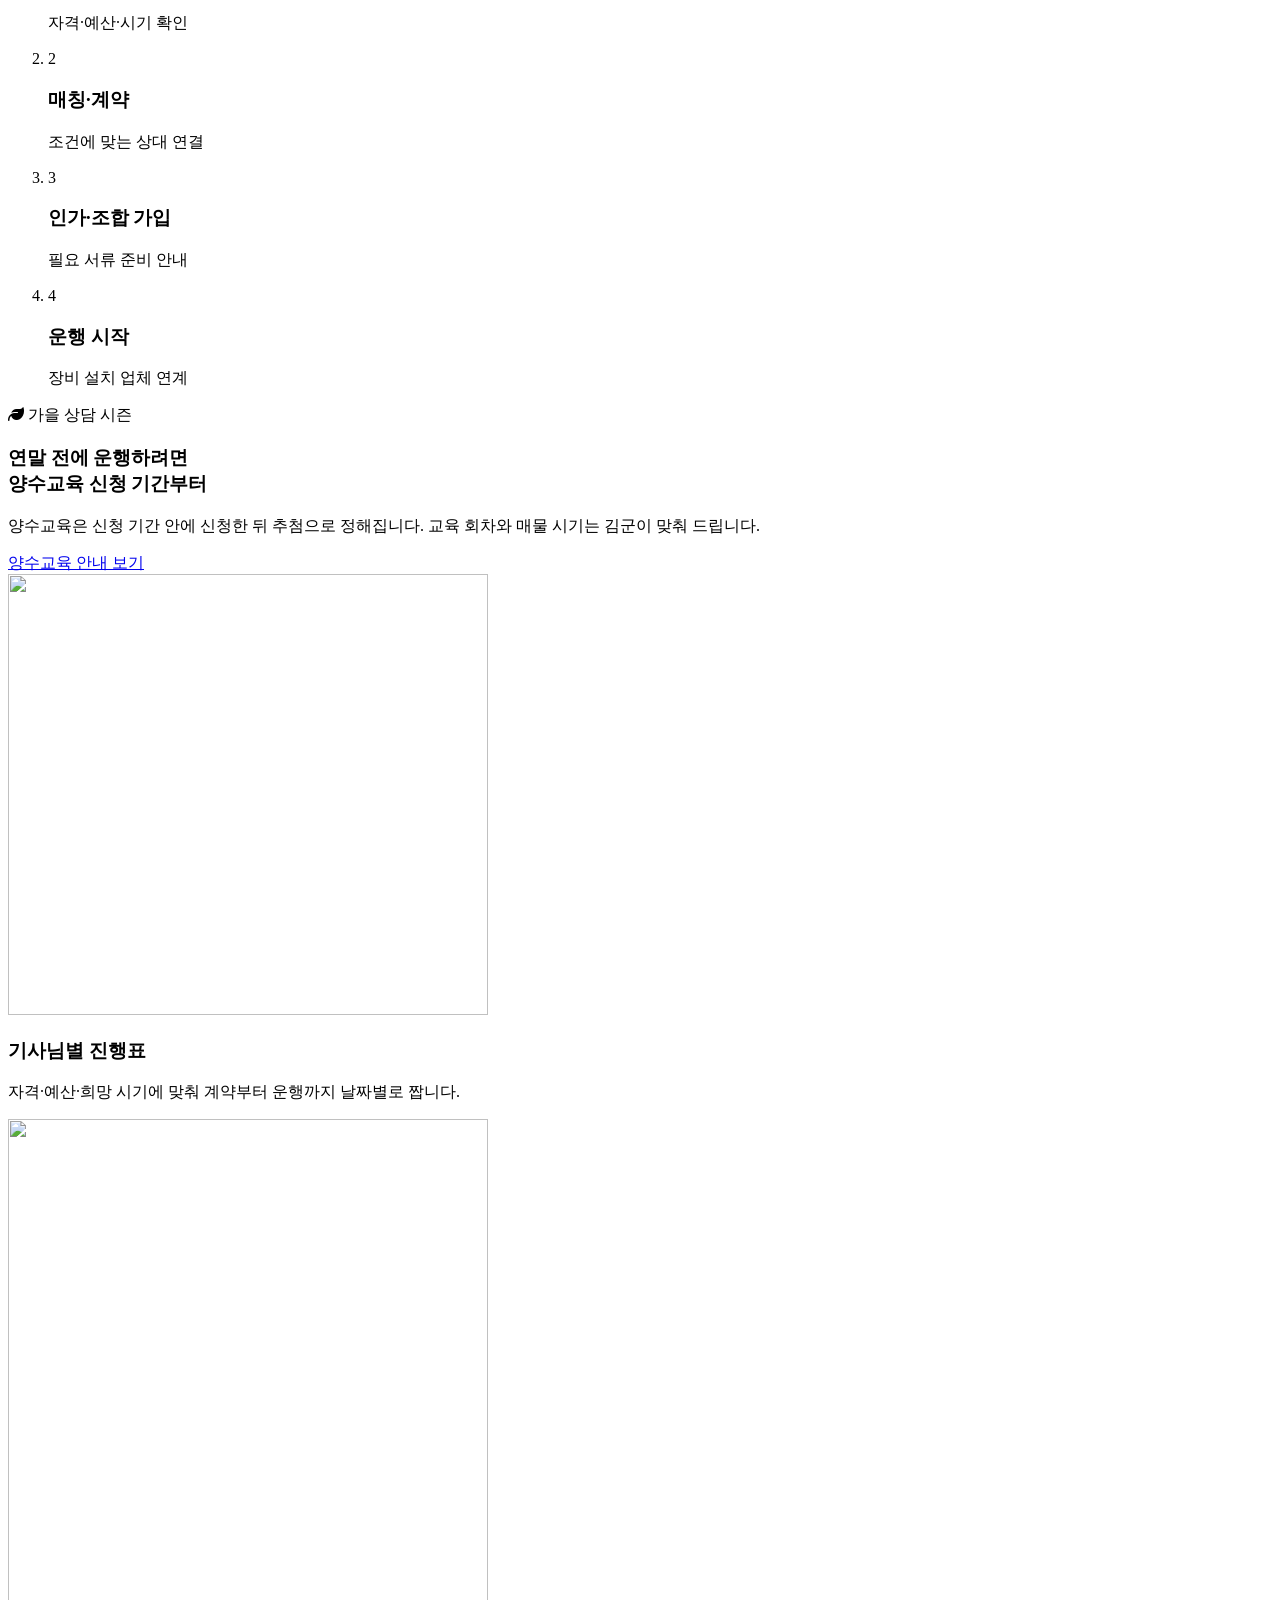
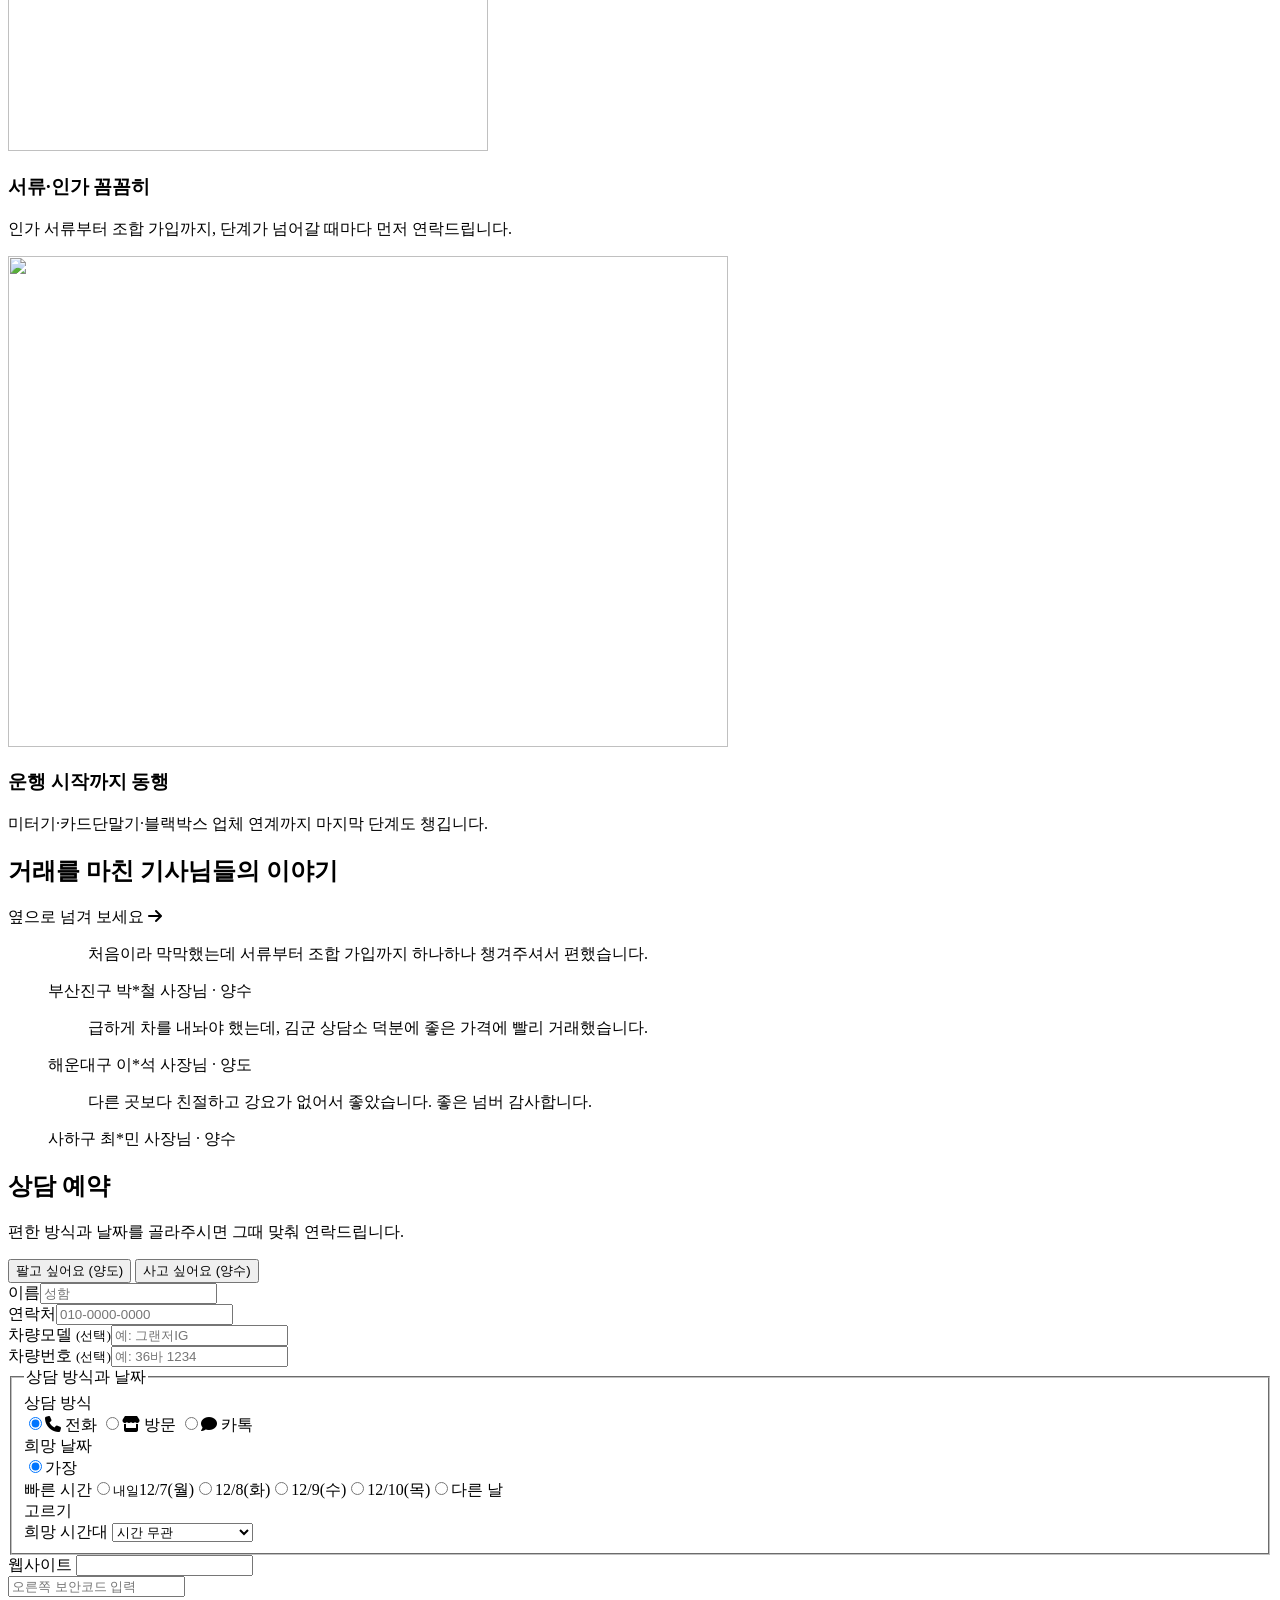
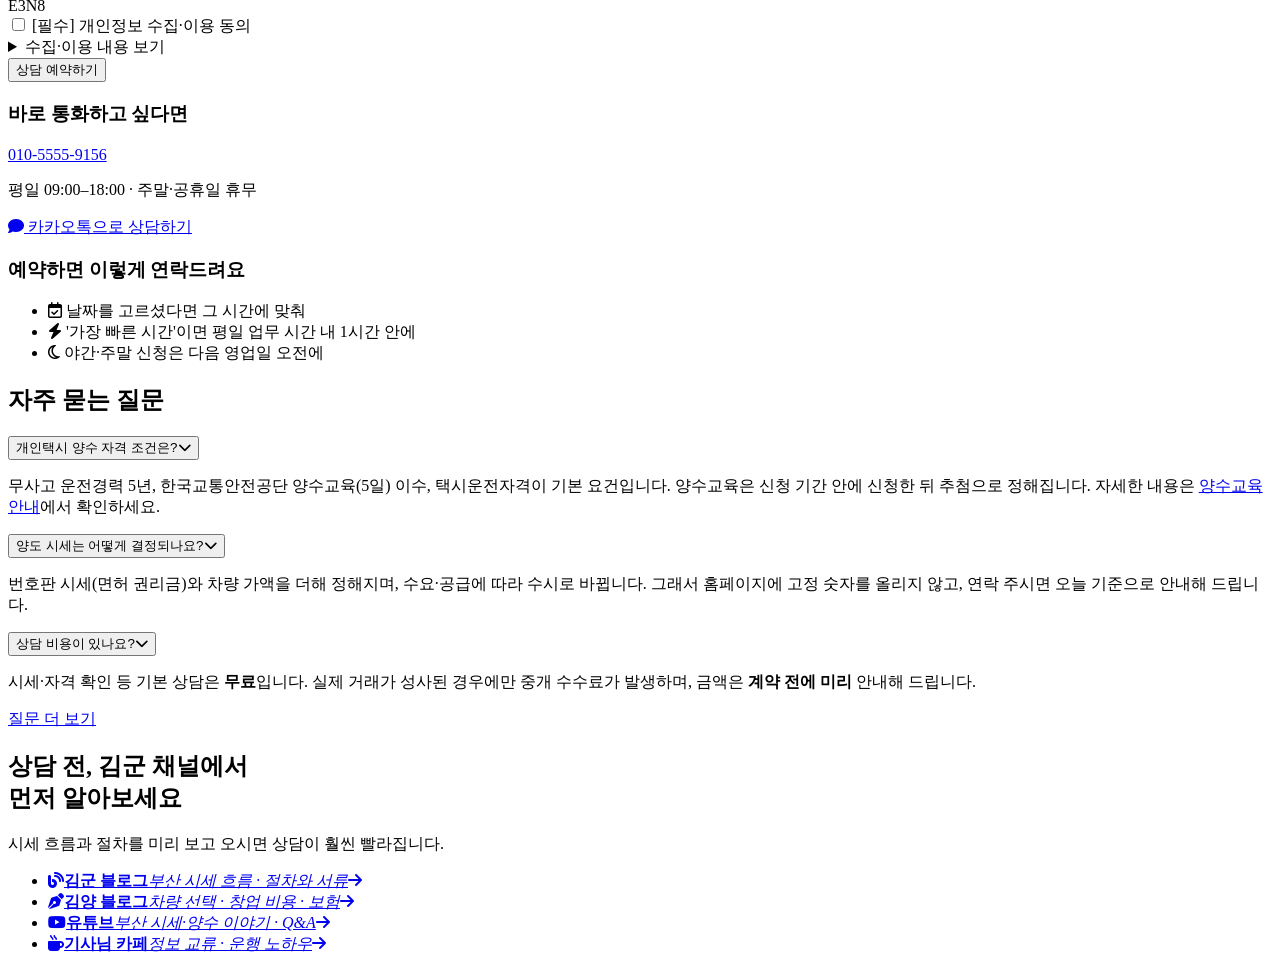
==== commit 4accaad0: "Add files via upload" ====
--- a/index.html
+++ b/index.html
@@ -1,677 +1,526 @@
-<!DOCTYPE html>
-<html lang="ko">
-<head>
-    <meta charset="UTF-8">
-    <meta name="theme-color" content="#0E0E0E">
-    <meta name="viewport" content="width=device-width, initial-scale=1.0">
-    <meta property="og:type" content="website">
-    <meta property="og:url" content="https://busanfirstcall.com/index.html">
-    <meta property="og:title" content="부산 장거리 전문 퍼스트 콜택시 | 장거리·공항·관광 콜택시">
-    <meta property="og:description" content="부산 장거리 전문 퍼스트 콜택시 - 부산 출발 전국 장거리 콜택시, 김해공항·부산역 픽업/샌딩, 부산 관광 투어. 요금은 전화 상담으로 상세히 안내해 드립니다.">
-    <meta property="og:image" content="https://busanfirstcall.com/og-image.jpg">
-    <meta property="og:site_name" content="부산 장거리 전문 퍼스트 콜택시">
-    <meta name="twitter:card" content="summary_large_image">
-    <meta name="twitter:title" content="부산 장거리 전문 퍼스트 콜택시 | 장거리·공항·관광 콜택시">
-    <meta name="twitter:description" content="부산 장거리 전문 퍼스트 콜택시 - 부산 출발 전국 장거리 콜택시, 김해공항·부산역 픽업/샌딩, 부산 관광 투어. 요금은 전화 상담으로 상세히 안내해 드립니다.">
-    <meta name="description" content="부산 장거리 전문 퍼스트 콜택시 - 부산 출발 전국 장거리 콜택시, 김해공항·부산역 픽업/샌딩, 부산 관광 투어. 요금은 전화 상담으로 상세히 안내해 드립니다.">
-    <title>부산 장거리 전문 퍼스트 콜택시 | 장거리·공항·관광 콜택시</title>
-    <link rel="canonical" href="https://busanfirstcall.com/">
-    <link rel="icon" href="favicon.ico" type="image/x-icon">
-    <link href="https://fonts.googleapis.com/css2?family=Noto+Sans+KR:wght@300;400;500;700&family=Cormorant+Garamond:ital,wght@0,300;0,600;0,700;1,300;1,600&family=DM+Sans:wght@300;400;500&display=swap" rel="stylesheet">
-    <link rel="stylesheet" href="https://cdnjs.cloudflare.com/ajax/libs/font-awesome/6.0.0/css/all.min.css">
-    <style>
-        *, *::before, *::after { box-sizing: border-box; margin: 0; padding: 0; }
-        body, html {
-            background: #F4F4F6; color: #ffffff;
-            overflow-x: hidden;
-        }
-        a { text-decoration: none; color: inherit; }
-        ul { list-style: none; }
-
-        /* ── 히어로 래퍼 ── */
-        .hero-section {
-            position: relative; height: 100vh; overflow: hidden;
-        }
-
-        /* ── 배경 및 메인 ── */
-        .bg-ocean { position: absolute; inset: 0; z-index: 0; overflow: hidden; }
-        .bg-ocean img { width: 100%; height: 100%; object-fit: cover; object-position: center 40%; transform: scale(1.05); animation: slowDrift 30s ease-in-out infinite alternate; filter: brightness(0.78) saturate(0.95); }
-        @keyframes slowDrift { from { transform: scale(1.05) translate(0, 0); } to { transform: scale(1.1) translate(-1%, 1%); } }
-        .bg-overlay-top { position: absolute; inset: 0; z-index: 1; background: linear-gradient(to bottom, rgba(14,14,14,0.50) 0%, rgba(28,28,28,0.10) 35%, rgba(201,166,70,0.05) 55%, rgba(14,14,14,0.45) 100%); }
-
-        .hero { position: relative; z-index: 10; height: 100%; display: flex; flex-direction: column; align-items: center; justify-content: center; padding: 80px 40px 140px; }
-        .hero-eyebrow { font-family: 'DM Sans', sans-serif; font-size: 11px; font-weight: 500; letter-spacing: 5px; color: rgba(255,255,255,0.88); opacity: 0; transform: translateY(12px); animation: fadeUp 0.9s ease 0.3s forwards; margin-bottom: 22px; display: flex; align-items: center; gap: 14px; }
-        .hero-eyebrow::before, .hero-eyebrow::after { content: ''; width: 40px; height: 1px; background: rgba(232,212,154,0.6); }
-        .hero-title { font-family: 'Cormorant Garamond', serif; font-size: clamp(38px, 5.5vw, 76px); font-weight: 300; line-height: 1.15; letter-spacing: -1px; color: #fff; text-align: center; opacity: 0; animation: fadeUp 1s ease 0.55s forwards; margin-bottom: 30px; }
-        .hero-title em { font-style: italic; font-weight: 600; color: #E8D49A; }
-        .hero-title .title-line { display: block; }
-        .hero-title, .hero-sub { word-break: keep-all; }
-        .hero-sub { font-size: 15px; font-weight: 300; color: rgba(255,255,255,0.72); letter-spacing: 0.3px; line-height: 1.8; text-align: center; opacity: 0; animation: fadeUp 1s ease 0.75s forwards; margin-bottom: 64px; }
-
-        /* ── 서비스 카드 (글래스모피즘 반영) ── */
-        .services { display: flex; gap: 16px; opacity: 0; animation: fadeUp 1s ease 1s forwards; }
-        .svc-card {
-            position: relative; width: 220px; height: 300px; border-radius: 20px; overflow: hidden; cursor: pointer;
-            transition: width 0.55s cubic-bezier(0.4,0,0.2,1), box-shadow 0.4s ease, transform 0.4s ease, border-color 0.4s;
-            border: 1px solid rgba(255,255,255,0.25); background: rgba(255,255,255,0.05); backdrop-filter: blur(8px);
-            box-shadow: 0 4px 12px rgba(0,0,0,0.1); flex-shrink: 0;
-        }
-        .svc-card:hover { width: 360px; border-color: #E8D49A; box-shadow: 0 20px 50px rgba(201,166,70,0.2), 0 10px 20px rgba(0,0,0,0.1); transform: translateY(-6px); }
-        .svc-card .svc-bg { position: absolute; inset: 0; background-size: cover; background-position: center; transition: transform 0.6s ease; filter: brightness(0.62) saturate(1.15); }
-        .svc-card:hover .svc-bg { transform: scale(1.06); filter: brightness(0.67) saturate(1.35); }
-        .svc-card::after { content: ''; position: absolute; inset: 0; background: linear-gradient(to top, rgba(8,8,8,0.88) 0%, rgba(24,24,24,0.22) 50%, transparent 100%); z-index: 1; }
-        .svc-body { position: absolute; inset: 0; z-index: 2; padding: 24px 22px; display: flex; flex-direction: column; justify-content: flex-end; }
-        .svc-num { position: absolute; top: 20px; left: 22px; font-family: 'Cormorant Garamond', serif; font-size: 13px; font-weight: 600; color: rgba(232,212,154,0.85); letter-spacing: 2px; }
-        .svc-icon { width: 52px; height: 52px; border-radius: 14px; background: rgba(255,255,255,0.14); border: 1px solid rgba(255,255,255,0.25); display: flex; align-items: center; justify-content: center; font-size: 22px; color: #fff; margin-bottom: 16px; backdrop-filter: blur(6px); transition: background 0.3s, border-color 0.3s; }
-        .svc-card:hover .svc-icon { background: rgba(201,166,70,0.28); border-color: #E8D49A; color: #E8D49A; }
-        .svc-title { font-family: 'Noto Sans KR', sans-serif; font-size: 20px; font-weight: 700; color: #fff; margin-bottom: 10px; line-height: 1.3; white-space: nowrap; }
-        .svc-desc { font-size: 14px; font-weight: 300; color: rgba(255,255,255,0.75); line-height: 1.75; max-height: 0; overflow: hidden; transition: max-height 0.55s ease, opacity 0.45s ease; opacity: 0; }
-        .svc-card:hover .svc-desc { max-height: 120px; opacity: 1; }
-        .svc-arrow { display: inline-flex; align-items: center; gap: 6px; margin-top: 16px; font-size: 13px; font-weight: 700; color: #E8D49A; letter-spacing: 1.5px; opacity: 0; transform: translateX(-8px); transition: opacity 0.35s ease 0.1s, transform 0.35s ease 0.1s; }
-        .svc-card:hover .svc-arrow, .svc-card.card-active .svc-arrow { opacity: 1; transform: translateX(0); }
-        .svc-card:hover .svc-arrow i, .svc-card.card-active .svc-arrow i { animation: slideArrow 1.5s infinite ease-in-out; }
-        @keyframes slideArrow { 0%, 100% { transform: translateX(0); } 50% { transform: translateX(4px); } }
-
-        /* ── 하단 바 & 스크롤 힌트 ── */
-        .bottom-bar { position: absolute; bottom: 0; left: 0; right: 0; z-index: 20; padding: 18px 50px; display: flex; align-items: center; justify-content: space-between; background: rgba(14,14,14, 0.50); backdrop-filter: blur(15px); border-top: 1px solid rgba(255,255,255,0.15); opacity: 0; animation: fadeIn 1.2s ease 1.4s forwards; }
-        .bottom-stat { display: flex; align-items: baseline; gap: 6px; }
-        .stat-num { font-family: 'Cormorant Garamond', serif; font-size: 28px; font-weight: 600; color: #E8D49A; line-height: 1; }
-        .stat-label { font-size: 11px; font-weight: 300; color: rgba(255,255,255,0.52); letter-spacing: 1px; }
-        .bottom-divider { width: 1px; height: 28px; background: rgba(255,255,255,0.15); }
-        .bottom-cta { display: flex; align-items: center; gap: 12px; }
-        .cta-label { font-size: 12px; font-weight: 300; color: rgba(255,255,255,0.52); letter-spacing: 1.5px; }
-        .cta-phone { display: inline-flex; align-items: center; gap: 9px; padding: 10px 24px; background: #C9A646; color:#111111; border-radius: 40px; font-size: 14px; font-weight: 700; letter-spacing: 0.5px; transition: background 0.3s, transform 0.3s, box-shadow 0.3s; box-shadow: 0 4px 20px rgba(201,166,70,0.40); }
-        .cta-phone:hover { background: #B08D35; transform: scale(1.04); box-shadow: 0 6px 28px rgba(201,166,70,0.55); }
-
-        .scroll-hint { position: absolute; right: 40px; top: 50%; transform: translateY(-50%); z-index: 20; display: flex; flex-direction: column; align-items: center; gap: 8px; opacity: 0; animation: fadeIn 1.2s ease 1.6s forwards; }
-        .scroll-hint span { font-size: 9px; letter-spacing: 3px; font-weight: 500; color: rgba(255,255,255,0.38); writing-mode: vertical-rl; }
-        .scroll-line { width: 1px; height: 50px; background: linear-gradient(to bottom, rgba(232,212,154,0.55), transparent); animation: scrollPulse 2s ease-in-out infinite; }
-        @keyframes scrollPulse { 0%, 100% { opacity: 0.4; transform: scaleY(1); } 50% { opacity: 0.9; transform: scaleY(0.6); } }
-
-        /* ── 호버 팝업 (기존 복구 완료) ── */
-        .bg-popup { position: fixed; inset: 0; z-index: 1050; opacity: 0; visibility: hidden; transition: opacity 0.5s ease, visibility 0.5s ease; background: rgba(8,8,8,0.92); pointer-events: none; overflow: hidden; display: flex; flex-direction: column; align-items: center; justify-content: center; }
-        .bg-popup.active { pointer-events: all; opacity: 1; visibility: visible; }
-        body.hover-active .hero-eyebrow, body.hover-active .hero-title, body.hover-active .hero-sub, body.hover-active .bottom-bar, body.hover-active .scroll-hint { opacity: 0.05; pointer-events: none; transition: opacity 0.5s; }
-        body.hover-active #main-header { opacity: 0.15; transition: opacity 0.5s; }
-        body.tour-active .svc-card:not(#card-tour), body.taxi-active .svc-card:not(#card-taxi), body.airport-active .svc-card:not(#card-airport) { opacity: 0.1; filter: blur(4px); pointer-events: none; }
-        
-        .overlay-title { font-family: 'Cormorant Garamond', serif; color: #fff; font-size: 28px; font-weight: 300; letter-spacing: 6px; text-transform: uppercase; opacity: 0; transform: translateY(-16px); transition: all 0.9s ease; margin-bottom: 4px; }
-        .overlay-title em { font-style: italic; color: #E8D49A; }
-        .bg-tour.active .overlay-title, .bg-taxi.active .overlay-title, .bg-airport.active .overlay-title { transform: translateY(0); opacity: 1; }
-
-        /* 투어 팝업 애니메이션 & 카드 */
-        .marquee-wrapper { position: absolute; inset: 0; z-index: 1; opacity: 0.2; display: flex; align-items: center; overflow: hidden; }
-        .marquee-track { display: flex; gap: 24px; width: max-content; animation: scrollLeft 120s linear infinite; }
-        .bg-tour:not(.active) .marquee-track { animation-play-state: paused; }
-        .bg-tour.active .marquee-track { animation-play-state: running; }
-        .marquee-item { width: 380px; height: 520px; border-radius: 16px; overflow: hidden; flex-shrink: 0; }
-        .marquee-item img { width: 100%; height: 100%; object-fit: cover; }
-        @keyframes scrollLeft { from { transform: translateX(0); } to { transform: translateX(-50%); } }
-
-        /* ── 투어 팝업 오버레이 ── */
-        .tour-overlay-content {
-            position: absolute; top: 50%; left: 50%;
-            transform: translate(-50%, -50%);
-            z-index: 10; display: flex; flex-direction: column;
-            align-items: center; width: 100%; padding: 0 20px;
-        }
-
-        /* 탭 버튼 */
-        .ctab-wrap { display: flex; gap: 8px; margin-bottom: 22px; }
-        .ctab {
-            padding: 9px 26px; border-radius: 40px; font-size: 12px;
-            font-weight: 700; letter-spacing: 1.5px; cursor: pointer;
-            border: 1.5px solid rgba(255,255,255,0.28);
-            background: rgba(255,255,255,0.07); color: rgba(255,255,255,0.6);
-            backdrop-filter: blur(8px); transition: all 0.3s;
-            font-family: 'Noto Sans KR', sans-serif;
-        }
-        .ctab.active { background: #C9A646; border-color: #E8D49A; color:#111111; box-shadow: 0 4px 18px rgba(201,166,70,0.5); }
-        .ctab:hover:not(.active) { background: rgba(255,255,255,0.14); color: #fff; }
-
-        /* 코스 패널 */
-        .cpanel { display: none; width: 100%; max-width: 1020px; }
-        .cpanel.active { display: block; }
-
-        /* 명소 카드 가로 그리드 */
-        .spot-grid {
-            display: grid;
-            grid-template-columns: repeat(5, 1fr);
-            gap: 10px;
-            width: 100%;
-        }
-
-
-        .scard {
-            background: rgba(20,20,20, 0.55);
-            backdrop-filter: blur(16px);
-            border: 1px solid rgba(220,220,226,0.15);
-            border-radius: 16px;
-            padding: 18px 10px 14px;
-            text-align: center;
-            opacity: 0; transform: translateY(20px);
-            transition: opacity 0.5s ease, transform 0.5s ease,
-                        border-color 0.3s, background 0.3s, box-shadow 0.3s;
-            cursor: default;
-        }
-        .bg-tour.active .cpanel.active .scard { opacity: 1; transform: translateY(0); }
-        .scard:hover {
-            background: rgba(201,166,70,0.35);
-            border-color: rgba(201,166,70,0.55);
-            box-shadow: 0 8px 28px rgba(201,166,70,0.25);
-            transform: translateY(-4px) !important;
-        }
-        .scard-num {
-            font-family: 'Cormorant Garamond', serif;
-            font-size: 10px; font-weight: 600;
-            color: #D9B95E; letter-spacing: 2px;
-            margin-bottom: 8px;
-        }
-        .scard-icon { font-size: 26px; line-height: 1; margin-bottom: 8px; }
-        .scard-name {
-            font-size: 12px; font-weight: 700; color: #fff;
-            line-height: 1.4; word-break: keep-all;
-        }
-        /* 카드마다 지연 */
-        .scard:nth-child(1)  { transition-delay: 0.10s; }
-        .scard:nth-child(2)  { transition-delay: 0.17s; }
-        .scard:nth-child(3)  { transition-delay: 0.24s; }
-        .scard:nth-child(4)  { transition-delay: 0.31s; }
-        .scard:nth-child(5)  { transition-delay: 0.38s; }
-        .scard:nth-child(6)  { transition-delay: 0.45s; }
-        .scard:nth-child(7)  { transition-delay: 0.52s; }
-        .scard:nth-child(8)  { transition-delay: 0.59s; }
-        .scard:nth-child(9)  { transition-delay: 0.66s; }
-        .scard:nth-child(10) { transition-delay: 0.73s; }
-
-        /* B코스 임시 배지 */
-        .temp-badge {
-            display: inline-flex; align-items: center; gap: 6px;
-            background: rgba(255,180,0,0.12); border: 1px solid rgba(255,180,0,0.35);
-            color: #FFD060; font-size: 10px; font-weight: 700;
-            padding: 4px 14px; border-radius: 20px; letter-spacing: 1px;
-            margin-bottom: 14px;
-        }
-
-        /* 하단 정보 바 */
-        .cinfo-bar {
-            display: flex; align-items: center; justify-content: center;
-            gap: 22px; margin-top: 16px;
-            background: rgba(0,0,0,0.5); backdrop-filter: blur(12px);
-            border: 1px solid rgba(220,220,226,0.1);
-            border-radius: 40px; padding: 10px 28px;
-        }
-        .cib { display: flex; align-items: center; gap: 7px; font-size: 12px; color: rgba(255,255,255,0.7); white-space: nowrap; }
-        .cib i { color: #D9B95E; font-size: 12px; }
-        .cib strong { color: #fff; }
-        .cib-sep { width: 1px; height: 14px; background: rgba(255,255,255,0.15); }
-
-        /* 택시 팝업 애니메이션 & 카드 */
-        .taxi-img-box { position: absolute; inset: 0; z-index: 0; }
-        .taxi-img-box img { width: 100%; height: 100%; object-fit: cover; filter: brightness(0.45); transition: transform 20s cubic-bezier(0.25,0.1,0.25,1); }
-        .bg-taxi.active .taxi-img-box img { transform: scale(1.3); }
-        .taxi-overlay-content { position: absolute; top: 10vh; left: 50%; transform: translateX(-50%); z-index: 10; display: flex; flex-direction: column; align-items: center; width: 100%; }
-        .taxi-info-container { width: 820px; max-width: 92vw; margin-top: 22px; display: flex; flex-direction: column; gap: 18px; }
-        .glass-box { background: rgba(18,18,18,0.65); backdrop-filter: blur(14px); border: 1px solid rgba(220,220,226,0.14); border-radius: 18px; padding: 32px; text-align: center; box-shadow: 0 15px 35px rgba(0,0,0,0.4); opacity: 0; transform: translateY(24px); transition: all 0.8s ease; }
-        .bg-taxi.active .glass-box { opacity: 1; transform: translateY(0); }
-        .bg-taxi.active .coverage-box { transition-delay: 0.1s; }
-        .bg-taxi.active .feature-box:nth-child(1) { transition-delay: 0.3s; }
-        .bg-taxi.active .feature-box:nth-child(2) { transition-delay: 0.4s; }
-        .coverage-header h3 { color: #fff; font-size: 24px; margin: 0 0 4px; font-weight: 700; }
-        .coverage-header .sub-text { color: rgba(255,255,255,0.5); font-size: 13px; }
-        .route-visual { display: flex; align-items: center; justify-content: space-between; margin: 28px 0; padding: 0 10px; }
-        .route-visual span { color: #fff; font-weight: 700; font-size: 17px; background: rgba(201,166,70,0.2); padding: 9px 22px; border-radius: 30px; border: 1px solid rgba(201,166,70,0.4); letter-spacing: 1px; }
-        .route-line { flex-grow: 1; height: 2px; background: repeating-linear-gradient(90deg,rgba(255,255,255,0.25) 0,rgba(255,255,255,0.25) 8px,transparent 8px,transparent 18px); margin: 0 18px; position: relative; }
-        .moving-car { position: absolute; top: -13px; left: 0; color: #D9B95E; font-size: 24px; animation: drive 3.5s ease-in-out infinite; }
-        @keyframes drive { 0%{left:0;opacity:0} 10%{opacity:1} 85%{opacity:1} 100%{left:95%;opacity:0} }
-        .region-tags { display: flex; flex-wrap: wrap; gap: 8px; justify-content: center; }
-        .region-tags span { color: rgba(255,255,255,0.85); font-size: 13px; background: rgba(255,255,255,0.08); padding: 7px 16px; border-radius: 20px; transition: all 0.3s; }
-        .region-tags span:hover { background: #C9A646; color:#111111; }
-        .taxi-features { display: grid; grid-template-columns: 1fr 1fr; gap: 16px; }
-        .feature-box { padding: 26px 20px; }
-        .feature-box i { font-size: 36px; color: #D9B95E; margin-bottom: 16px; }
-        .feature-box h4 { color: #fff; font-size: 20px; margin: 0 0 10px; font-weight: 700; }
-        .feature-box p { color: rgba(255,255,255,0.65); font-size: 14px; line-height: 1.6; margin: 0; }
-
-        /* 공항 팝업 애니메이션 & 카드 */
-        .airport-img-box { position: absolute; inset: 0; z-index: 0; }
-        .airport-img-box img { width: 100%; height: 100%; object-fit: cover; filter: brightness(0.45); transition: transform 15s ease-out; }
-        .bg-airport.active .airport-img-box img { transform: translate(-5%,5%) scale(1.15); }
-        .airport-overlay-content { position: absolute; top: 12vh; left: 50%; transform: translateX(-50%); z-index: 10; display: flex; flex-direction: column; align-items: center; width: 100%; }
-        .timeline-container { display: flex; justify-content: center; align-items: center; gap: 16px; width: 1060px; max-width: 95vw; margin-top: 28px; }
-        .timeline-step { background: rgba(18,18,18,0.70); backdrop-filter: blur(14px); border: 1px solid rgba(220,220,226,0.14); border-radius: 18px; padding: 36px 18px; width: 230px; text-align: center; box-shadow: 0 15px 35px rgba(0,0,0,0.35); opacity: 0; transform: translateY(24px); transition: all 0.8s ease; position: relative; overflow: hidden; }
-        .bg-airport.active .timeline-step:nth-child(1) { opacity:1; transform:translateY(0); transition-delay:0.2s; }
-        .bg-airport.active .timeline-step:nth-child(3) { opacity:1; transform:translateY(0); transition-delay:0.4s; }
-        .bg-airport.active .timeline-step:nth-child(5) { opacity:1; transform:translateY(0); transition-delay:0.6s; }
-        .bg-airport.active .timeline-step:nth-child(7) { opacity:1; transform:translateY(0); transition-delay:0.8s; }
-        .timeline-arrow { color: rgba(255,255,255,0.25); font-size: 18px; opacity: 0; transition: all 0.8s ease; }
-        .bg-airport.active .timeline-arrow:nth-child(2) { opacity:1; transition-delay:0.3s; }
-        .bg-airport.active .timeline-arrow:nth-child(4) { opacity:1; transition-delay:0.5s; }
-        .bg-airport.active .timeline-arrow:nth-child(6) { opacity:1; transition-delay:0.7s; }
-        .step-icon { width: 64px; height: 64px; background: rgba(201,166,70,0.10); border: 1px solid #C9A646; color: rgba(255,255,255,0.85); border-radius: 50%; display: flex; align-items: center; justify-content: center; font-size: 26px; margin: 0 auto 18px; transition: all 0.4s; }
-        .timeline-step:hover .step-icon { background: #C9A646; color:#111111; }
-        .step-num { position: absolute; top: 8px; left: 14px; color: rgba(255,255,255,0.04); font-size: 52px; font-weight: 900; font-family: 'Cormorant Garamond', serif; line-height: 1; }
-        .timeline-step h4 { color: #fff; font-size: 17px; margin: 0 0 10px; font-weight: 700; }
-        .timeline-step p { color: rgba(255,255,255,0.65); font-size: 13px; line-height: 1.6; margin: 0; }
-        .guarantees-container { display: flex; justify-content: center; gap: 18px; width: 1060px; max-width: 95vw; margin-top: 30px; }
-        .guarantee-box { background: rgba(255,255,255,0.04); backdrop-filter: blur(8px); border: 1px solid rgba(220,220,226,0.10); border-radius: 14px; padding: 22px; display: flex; align-items: center; gap: 18px; flex: 1; opacity: 0; transform: translateY(16px); transition: all 0.8s ease; }
-        .bg-airport.active .guarantee-box:nth-child(1) { transition-delay:1.0s; opacity:1; transform:translateY(0); }
-        .bg-airport.active .guarantee-box:nth-child(2) { transition-delay:1.2s; opacity:1; transform:translateY(0); }
-        .bg-airport.active .guarantee-box:nth-child(3) { transition-delay:1.4s; opacity:1; transform:translateY(0); }
-        .guarantee-icon { font-size: 28px; color: #D9B95E; }
-        .guarantee-text h5 { color: #fff; font-size: 15px; margin: 0 0 5px; font-weight: 700; }
-        .guarantee-text p { color: rgba(255,255,255,0.6); font-size: 12px; line-height: 1.5; margin: 0; }
-
-        @keyframes fadeUp { from { opacity: 0; transform: translateY(20px); } to { opacity: 1; transform: translateY(0); } }
-        @keyframes fadeIn { from { opacity: 0; } to { opacity: 1; } }
-
-        #page-transition-overlay { position: fixed; inset: 0; background: #F4F4F6; z-index: 9999; opacity: 0; pointer-events: none; transition: opacity 0.4s ease; }
-
-        /* ── 모바일 반응형 ── */
-        @media (max-width: 768px) {
-            .hero { padding: 80px 20px 160px; justify-content: flex-end; }
-            .hero-title { font-size: clamp(28px, 7vw, 48px); margin-bottom: 16px; }
-            .hero-sub { font-size: 13px; margin-bottom: 28px; }
-            .services { flex-direction: column; align-items: stretch; gap: 10px; width: 100%; max-width: 400px; margin: 0 auto; }
-            .svc-card { width: 100% !important; max-width: 100%; height: 110px; border-radius: 16px; }
-            .svc-card:hover { width: 100% !important; transform: none; }
-            /* 모바일: 항상 설명 표시 */
-            .svc-desc { max-height: 60px !important; opacity: 1 !important; font-size: 12px !important; }
-            .svc-arrow { opacity: 1 !important; transform: translateX(0) !important; }
-            .svc-body { padding: 14px 16px; flex-direction: row; align-items: center; gap: 12px; justify-content: flex-start; }
-            .svc-icon { width: 40px; height: 40px; font-size: 16px; margin-bottom: 0; flex-shrink: 0; border-radius: 10px; }
-            .svc-num { position: static; font-size: 10px; display: none; }
-            .svc-title { font-size: 15px; margin-bottom: 4px; }
-            .svc-text-col { display: flex; flex-direction: column; }
-            /* bottom bar */
-            .bottom-bar { padding: 10px 16px; flex-wrap: wrap; gap: 8px; justify-content: space-between; }
-            .bottom-stat .stat-num { font-size: 18px; }
-            .bottom-stat .stat-label { font-size: 10px; }
-            .bottom-divider { height: 20px; }
-            .cta-phone { padding: 8px 18px; font-size: 13px; }
-            .scroll-hint { display: none; }
-            /* 팝업 모바일 */
-            .tour-overlay-content { padding: 0 12px; top: 56px; transform: translateX(-50%); }
-            .overlay-title { font-size: 18px; letter-spacing: 2px; }
-            .spot-grid { grid-template-columns: repeat(3, 1fr) !important; gap: 6px; }
-            .scard { padding: 10px 6px 8px; border-radius: 10px; }
-            .scard-icon { font-size: 18px; }
-            .scard-name { font-size: 10px; }
-            .cpanel { max-width: 100%; }
-            .cinfo-bar { flex-wrap: wrap; gap: 8px; padding: 8px 14px; font-size: 11px; }
-            .cib-sep { display: none; }
-            .taxi-info-container { width: 100%; padding: 0 12px; margin-top: 12px; }
-            .taxi-features { grid-template-columns: 1fr !important; gap: 10px; }
-            .glass-box { padding: 20px 16px; }
-            .coverage-header h3 { font-size: 18px; }
-            .route-visual { margin: 16px 0; }
-            .route-visual span { font-size: 14px; padding: 7px 14px; }
-            .feature-box h4 { font-size: 16px; }
-            .timeline-container { flex-direction: column; align-items: center; width: 100%; padding: 0 12px; gap: 8px; }
-            .timeline-step { width: 100%; max-width: 340px; padding: 20px 16px; }
-            .timeline-arrow { transform: rotate(90deg); }
-            .guarantees-container { flex-direction: column; width: 100%; padding: 0 12px; gap: 10px; }
-            .guarantee-box { padding: 14px; }
-            .popup-close { top: 14px; right: 14px; width: 38px; height: 38px; font-size: 15px; }
-            .popup-cta-btn { margin-top: 14px; padding: 12px 24px; font-size: 13px; }
-            .taxi-overlay-content { top: 56px; }
-            .airport-overlay-content { top: 56px; }
-            .ctab { padding: 7px 18px; font-size: 11px; }
-            .ctab-wrap { gap: 6px; margin-bottom: 14px; }
-        }
-        /* 모바일: 팝업 내용이 화면보다 길 때 스크롤 가능 */
-        @media (max-width: 768px) {
-            .bg-popup { overflow-y: auto; -webkit-overflow-scrolling: touch; justify-content: flex-start; }
-            .tour-overlay-content, .taxi-overlay-content, .airport-overlay-content {
-                position: relative !important; top: auto !important; left: auto !important;
-                transform: none !important; padding: 72px 12px 40px !important; }
-        }
-        .svc-card:focus-visible { outline: 2px solid #E8D49A; outline-offset: 3px; }
-        @media (max-width: 480px) {
-            .bottom-bar > div:first-child { gap: 12px !important; width: 100%; justify-content: space-between; }
-            .bottom-stat { flex-direction: column; align-items: flex-start; gap: 2px; }
-            .bottom-stat .stat-num { font-size: 16px; white-space: nowrap; }
-            .bottom-stat .stat-label { font-size: 9.5px; white-space: nowrap; }
-            .bottom-cta { width: 100%; justify-content: space-between; }
-            .spot-grid { grid-template-columns: repeat(2, 1fr) !important; }
-            .hero-eyebrow { font-size: 9px; letter-spacing: 3px; }
-            .services { max-width: 100%; }
-        }
-
-        /* ── 팝업 닫기 버튼 ── */
-        .popup-close {
-            position: fixed; top: 24px; right: 32px; z-index: 1100;
-            width: 44px; height: 44px; border-radius: 50%;
-            background: rgba(255,255,255,0.1); border: 1.5px solid rgba(255,255,255,0.25);
-            color: rgba(255,255,255,0.8); font-size: 18px;
-            display: flex; align-items: center; justify-content: center;
-            cursor: pointer; backdrop-filter: blur(8px);
-            transition: background 0.2s, color 0.2s, border-color 0.2s, transform 0.2s;
-        }
-        .popup-close:hover { background: rgba(255,60,60,0.45); border-color: rgba(255,100,100,0.6); color: #fff; transform: scale(1.1); }
-
-        /* 활성 카드 테두리 강조 */
-        .svc-card.card-active { border-color: #C9A646 !important; box-shadow: 0 20px 50px rgba(201,166,70,0.25), 0 10px 20px rgba(0,0,0,0.1) !important; }
-
-        /* ── 팝업 하단 CTA 버튼 ── */
-        .popup-cta-btn {
-            display: inline-flex; align-items: center; gap: 10px;
-            margin-top: 24px; padding: 14px 36px;
-            background: #C9A646; color:#111111;
-            border-radius: 40px; font-size: 15px; font-weight: 700;
-            letter-spacing: 0.3px; text-decoration: none;
-            box-shadow: 0 6px 24px rgba(201,166,70,0.45);
-            transition: background 0.25s, transform 0.25s, box-shadow 0.25s;
-            position: relative; z-index: 20;
-        }
-        .popup-cta-btn:hover { background: #B08D35; transform: scale(1.04); box-shadow: 0 8px 32px rgba(201,166,70,0.6); }
-    </style>
-    <script type="application/ld+json">
-    {
-      "@context": "https://schema.org",
-      "@type": "TaxiService",
-      "name": "부산 장거리 전문 퍼스트 콜택시",
-      "url": "https://busanfirstcall.com/",
-      "telephone": "+82-10-4242-4767",
-      "areaServed": ["부산광역시", "대한민국"],
-      "provider": {
-        "@type": "LocalBusiness",
-        "name": "부산 장거리 전문 퍼스트 콜택시",
-        "telephone": "+82-10-4242-4767",
-        "email": "mrkim_calltaxi@naver.com",
-        "address": { "@type": "PostalAddress", "addressRegion": "부산광역시", "addressLocality": "사하구", "addressCountry": "KR" }
-      }
-    }
-    </script>
-</head>
-<body class="is-fullscreen">
-    <script src="header.js"></script>
-
-    <div class="hero-section">
-        <div class="bg-ocean">
-            <img src="https://images.unsplash.com/photo-1507525428034-b723cf961d3e?q=90&w=2160" alt="부산 바다">
-        </div>
-        <div class="bg-overlay-top"></div>
-
-        <div class="hero">
-            <p class="hero-eyebrow">부산 출발 프리미엄 장거리 이동</p>
-            <h1 class="hero-title">
-                <span class="title-line">설레는 여행의 시작</span>
-                <span class="title-line"><em>부산 장거리 전문 퍼스트 콜택시</em></span>
-            </h1>
-            <p class="hero-sub">
-                부산에서 전국 어디든, 쾌적하고 편안한 이동<br>
-                공항·기차역 샌딩부터 부산 관광 투어까지 함께합니다
-            </p>
-            <div class="services">
-                <div class="svc-card" id="card-tour" role="button" tabindex="0">
-                    <div class="svc-bg" style="background-image:url('해동 용궁사.png')"></div>
-                    <div class="svc-body">
-                        <span class="svc-num">01</span>
-                        <div class="svc-icon"><i class="fas fa-map-marked-alt"></i></div>
-                        <div class="svc-text-col">
-                            <div class="svc-title">부산 관광 투어</div>
-                            <p class="svc-desc">부산 주요 명소 맞춤 투어<br>요금은 전화 상담 시 안내</p>
-                            <span class="svc-arrow">EXPLORE <i class="fas fa-arrow-right"></i></span>
-                        </div>
-                    </div>
-                </div>
-                <div class="svc-card" id="card-taxi" role="button" tabindex="0">
-                    <div class="svc-bg" style="background-image:url('예약.png')"></div>
-                    <div class="svc-body">
-                        <span class="svc-num">02</span>
-                        <div class="svc-icon"><i class="fas fa-road"></i></div>
-                        <div class="svc-text-col">
-                            <div class="svc-title">장거리 콜택시</div>
-                            <p class="svc-desc">전국 어디든 쾌적한 이동<br>최신형 차량 · 전화 상담 요금 안내</p>
-                            <span class="svc-arrow">EXPLORE <i class="fas fa-arrow-right"></i></span>
-                        </div>
-                    </div>
-                </div>
-                <div class="svc-card" id="card-airport" role="button" tabindex="0">
-                    <div class="svc-bg" style="background-image:url('샌딩.png')"></div>
-                    <div class="svc-body">
-                        <span class="svc-num">03</span>
-                        <div class="svc-icon"><i class="fas fa-plane-departure"></i></div>
-                        <div class="svc-text-col">
-                            <div class="svc-title">공항·기차역 샌딩</div>
-                            <p class="svc-desc">김해공항 · 부산역 픽업/샌딩<br>항공편·열차 일정 맞춤 배차</p>
-                            <span class="svc-arrow">EXPLORE <i class="fas fa-arrow-right"></i></span>
-                        </div>
-                    </div>
-                </div>
-            </div>
-        </div>
-
-        <div class="bottom-bar">
-            <div style="display:flex;align-items:center;gap:28px">
-                <div class="bottom-stat"><span class="stat-num">EV</span><span class="stat-label">전기차 운행</span></div>
-                <div class="bottom-divider"></div>
-                <div class="bottom-stat"><span class="stat-num">24H</span><span class="stat-label">사전 예약 운행</span></div>
-                <div class="bottom-divider"></div>
-                <div class="bottom-stat"><span class="stat-num">ON TIME</span><span class="stat-label">정시 픽업 원칙</span></div>
-            </div>
-            <div class="bottom-cta">
-                <span class="cta-label">CALL NOW</span>
-                <a href="tel:010-4242-4767" class="cta-phone"><i class="fas fa-phone-alt"></i> 010-4242-4767</a>
-            </div>
-        </div>
-
-    </div><!-- /.hero-section -->
-
-    <div id="page-transition-overlay"></div>
-    <button id="global-popup-close" class="popup-close" style="display:none" aria-label="닫기"><i class="fas fa-times"></i></button>
-
-    <div class="bg-popup bg-tour" id="bg-tour">
-        <div class="marquee-wrapper"><div class="marquee-track">
-            <div class="marquee-item"><img src="해동 용궁사.png" alt="해동용궁사"></div>
-            <div class="marquee-item"><img src="감천문화마을.png" alt="감천문화마을"></div>
-            <div class="marquee-item"><img src="부산 광안리 야경.png" alt="광안대교"></div>
-            <div class="marquee-item"><img src="태종대.png" alt="태종대"></div>
-            <div class="marquee-item"><img src="해운대.png" alt="해운대"></div>
-            <div class="marquee-item"><img src="해동 용궁사.png" alt="해동용궁사"></div>
-            <div class="marquee-item"><img src="감천문화마을.png" alt="감천문화마을"></div>
-            <div class="marquee-item"><img src="부산 광안리 야경.png" alt="광안대교"></div>
-            <div class="marquee-item"><img src="태종대.png" alt="태종대"></div>
-            <div class="marquee-item"><img src="해운대.png" alt="해운대"></div>
-        </div></div>
-        <div class="tour-overlay-content">
-            <h2 class="overlay-title">RECOMMENDED <em>COURSES</em></h2>
-
-            <div class="ctab-wrap">
-                <button class="ctab active" data-cpanel="cpanel-a">A 코스</button>
-                <button class="ctab" data-cpanel="cpanel-b">B 코스</button>
-            </div>
-
-            <div class="cpanel active" id="cpanel-a">
-                <div class="spot-grid">
-                    <div class="scard"><div class="scard-num">01</div><div class="scard-icon">🌊</div><div class="scard-name">광안리<br>해수욕장</div></div>
-                    <div class="scard"><div class="scard-num">02</div><div class="scard-icon">🏛️</div><div class="scard-name">동백섬<br>누리마루</div></div>
-                    <div class="scard"><div class="scard-num">03</div><div class="scard-icon">🏖️</div><div class="scard-name">해운대<br>해수욕장</div></div>
-                    <div class="scard"><div class="scard-num">04</div><div class="scard-icon">🏙️</div><div class="scard-name">엘시티<br>스카이라운지</div></div>
-                    <div class="scard"><div class="scard-num">05</div><div class="scard-icon">🌿</div><div class="scard-name">달맞이길</div></div>
-                    <div class="scard"><div class="scard-num">06</div><div class="scard-icon">⛩️</div><div class="scard-name">해동<br>용궁사</div></div>
-                    <div class="scard"><div class="scard-num">07</div><div class="scard-icon">🚡</div><div class="scard-name">블루라인<br>파크</div></div>
-                    <div class="scard"><div class="scard-num">08</div><div class="scard-icon">🛍️</div><div class="scard-name">신세계<br>백화점</div></div>
-                    <div class="scard"><div class="scard-num">09</div><div class="scard-icon">🎬</div><div class="scard-name">영화의<br>전당</div></div>
-                    <div class="scard"><div class="scard-num">10</div><div class="scard-icon">🌃</div><div class="scard-name">마린시티</div></div>
-                </div>
-            </div>
-
-            <div class="cpanel" id="cpanel-b">
-                <div class="spot-grid">
-                    <div class="scard"><div class="scard-num">01</div><div class="scard-icon">🎨</div><div class="scard-name">감천<br>문화마을</div></div>
-                    <div class="scard"><div class="scard-num">02</div><div class="scard-icon">🚠</div><div class="scard-name">송도<br>해상케이블카</div></div>
-                    <div class="scard"><div class="scard-num">03</div><div class="scard-icon">🌉</div><div class="scard-name">송도<br>용궁구름다리</div></div>
-                    <div class="scard"><div class="scard-num">04</div><div class="scard-icon">🗼</div><div class="scard-name">용두산<br>전망대</div></div>
-                    <div class="scard"><div class="scard-num">05</div><div class="scard-icon">🐟</div><div class="scard-name">자갈치<br>시장</div></div>
-                    <div class="scard"><div class="scard-num">06</div><div class="scard-icon">🏪</div><div class="scard-name">국제시장</div></div>
-                    <div class="scard"><div class="scard-num">07</div><div class="scard-icon">📚</div><div class="scard-name">보수동<br>책방골목</div></div>
-                    <div class="scard"><div class="scard-num">08</div><div class="scard-icon">🏘️</div><div class="scard-name">흰여울<br>문화마을</div></div>
-                    <div class="scard"><div class="scard-num">09</div><div class="scard-icon">🌊</div><div class="scard-name">오륙도</div></div>
-                </div>
-            </div>
-
-            <div class="cinfo-bar">
-                <div class="cib"><i class="fas fa-phone-alt"></i> 요금 <strong>전화 상담 시 상세 안내</strong></div>
-                <div class="cib-sep"></div>
-                <div class="cib"><i class="fas fa-clock"></i> 반나절 · 종일 선택</div>
-                <div class="cib-sep"></div>
-                <div class="cib"><i class="fas fa-car"></i> 전용 차량 &amp; 기사 포함</div>
-                <div class="cib-sep"></div>
-                <div class="cib"><i class="fas fa-sliders-h"></i> 명소 자유 조합 가능</div>
-            </div>
-            <a href="tour-reservation.html" class="popup-cta-btn" onclick="event.stopPropagation()"><i class="fas fa-map-marked-alt"></i> 관광 투어 예약하기 <i class="fas fa-arrow-right"></i></a>
-        </div>
-    </div>
-
-    <div class="bg-popup bg-taxi" id="bg-taxi">
-        <div class="taxi-img-box"><img src="예약.png" alt="야간 주행"></div>
-        <div class="taxi-overlay-content">
-            <h2 class="overlay-title">LONG DISTANCE <em>SERVICE</em></h2>
-            <div class="taxi-info-container">
-                <div class="coverage-box glass-box">
-                    <div class="coverage-header"><h3>전국 어디든 운행 가능</h3><span class="sub-text">(단, 제주도 및 울릉도 제외)</span></div>
-                    <div class="route-visual">
-                        <span class="origin">부산</span>
-                        <div class="route-line"><i class="fas fa-car-side moving-car"></i></div>
-                        <span class="destination">목적지</span>
-                    </div>
-                    <div class="region-tags"><span>#서울</span><span>#경기</span><span>#인천</span><span>#강원</span><span>#충청</span><span>#전라</span><span>#경상</span></div>
-                </div>
-                <div class="taxi-features">
-                    <div class="feature-box glass-box"><i class="fas fa-bolt"></i><h4>전기차 & 프리미엄 차량</h4><p>정숙한 최신형 차량으로 소음과 진동을 최소화.<br>장거리 이동에도 피로감이 덜합니다.</p></div>
-                    <div class="feature-box glass-box"><i class="fas fa-user-tie"></i><h4>친절한 택시 기사</h4><p>철저한 서비스 마인드 교육 이수.<br>안전하고 정중하게 VIP로 모십니다.</p></div>
-                </div>
-            </div>
-            <a href="long-distance-reservation.html" class="popup-cta-btn" onclick="event.stopPropagation()"><i class="fas fa-road"></i> 장거리 예약하기 <i class="fas fa-arrow-right"></i></a>
-        </div>
-    </div>
-
-    <div class="bg-popup bg-airport" id="bg-airport">
-        <div class="airport-img-box"><img src="샌딩.png" alt="공항 활주로"></div>
-        <div class="airport-overlay-content">
-            <h2 class="overlay-title">AIRPORT TRANSFER <em>PROCESS</em></h2>
-            <div class="timeline-container">
-                <div class="timeline-step"><span class="step-num">01</span><div class="step-icon"><i class="fas fa-clock"></i></div><h4>예약 & 스케줄 확인</h4><p>비행 시간에 맞춘<br>여유로운 픽업 시간 조율</p></div>
-                <i class="fas fa-chevron-right timeline-arrow"></i>
-                <div class="timeline-step"><span class="step-num">02</span><div class="step-icon"><i class="fas fa-suitcase-rolling"></i></div><h4>자택 앞 픽업</h4><p>도어 투 도어 서비스<br>수하물 적재 지원</p></div>
-                <i class="fas fa-chevron-right timeline-arrow"></i>
-                <div class="timeline-step"><span class="step-num">03</span><div class="step-icon"><i class="fas fa-couch"></i></div><h4>안락한 이동</h4><p>최적 경로로 정시성 확보<br>비행 전 피로 없는 주행</p></div>
-                <i class="fas fa-chevron-right timeline-arrow"></i>
-                <div class="timeline-step"><span class="step-num">04</span><div class="step-icon"><i class="fas fa-plane-departure"></i></div><h4>공항 출국장 하차</h4><p>해당 항공사 게이트<br>가장 가까운 곳에 하차</p></div>
-            </div>
-            <div class="guarantees-container">
-                <div class="guarantee-box"><i class="fas fa-plane-arrival guarantee-icon"></i><div class="guarantee-text"><h5>실시간 항공편 트래킹</h5><p>지연·연착 시에도 걱정 마세요.<br>비행 스케줄에 맞춰 유동적으로 대기합니다.</p></div></div>
-                <div class="guarantee-box"><i class="fas fa-check-circle guarantee-icon"></i><div class="guarantee-text"><h5>정시 픽업 원칙</h5><p>비행·열차 일정에 맞춰<br>여유 있게 배차합니다.</p></div></div>
-                <div class="guarantee-box"><i class="fas fa-receipt guarantee-icon"></i><div class="guarantee-text"><h5>전화 상담 요금 안내</h5><p>출발지·일정에 맞춰<br>요금을 미리 상세히 안내해 드립니다.</p></div></div>
-            </div>
-            <a href="airport-sending.html" class="popup-cta-btn" onclick="event.stopPropagation()"><i class="fas fa-plane-departure"></i> 공항 샌딩 예약하기 <i class="fas fa-arrow-right"></i></a>
-        </div>
-    </div>
-
-    <script>
-        document.addEventListener('DOMContentLoaded', () => {
-            const overlay = document.getElementById('page-transition-overlay');
-            overlay.style.opacity = '1'; overlay.style.transition = 'none';
-            requestAnimationFrame(() => requestAnimationFrame(() => {
-                overlay.style.transition = 'opacity 0.6s ease'; overlay.style.opacity = '0';
-            }));
-            function navigateTo(url) {
-                overlay.style.opacity = '1'; overlay.style.pointerEvents = 'all';
-                setTimeout(() => { window.location.href = url; }, 400);
-            }
-            // 투어 팝업 탭 전환
-            document.querySelectorAll('.ctab').forEach(tab => {
-                tab.addEventListener('click', function(e) {
-                    e.stopPropagation();
-                    document.querySelectorAll('.ctab').forEach(t => t.classList.remove('active'));
-                    document.querySelectorAll('.cpanel').forEach(p => p.classList.remove('active'));
-                    this.classList.add('active');
-                    const panel = document.getElementById(this.dataset.cpanel);
-                    if (panel) {
-                        // 카드 숨기기 → 패널 전환 → 카드 등장
-                        panel.querySelectorAll('.scard').forEach(s => {
-                            s.style.opacity = '0';
-                            s.style.transform = 'translateY(20px)';
-                        });
-                        panel.classList.add('active');
-                        setTimeout(() => {
-                            panel.querySelectorAll('.scard').forEach(s => {
-                                s.style.opacity = '';
-                                s.style.transform = '';
-                            });
-                        }, 40);
-                    }
-                });
-            });
-
-            const cards = [
-                { id:'card-tour', bg:'bg-tour', bodyClass:'tour-active', href:'tour-reservation.html' },
-                { id:'card-taxi', bg:'bg-taxi', bodyClass:'taxi-active', href:'long-distance-reservation.html' },
-                { id:'card-airport', bg:'bg-airport', bodyClass:'airport-active', href:'airport-sending.html' }
-            ];
-
-            const globalClose = document.getElementById('global-popup-close');
-
-            function closeAll() {
-                cards.forEach(c => {
-                    const bgEl = document.getElementById(c.bg);
-                    const cardEl = document.getElementById(c.id);
-                    if (bgEl) bgEl.classList.remove('active');
-                    if (cardEl) cardEl.classList.remove('card-active');
-                    document.body.classList.remove(c.bodyClass);
-                });
-                document.body.classList.remove('hover-active');
-                globalClose.style.display = 'none';
-            }
-
-            cards.forEach(({ id, bg, bodyClass, href }) => {
-                const cardEl = document.getElementById(id);
-                const bgEl = document.getElementById(bg);
-                if (!cardEl || !bgEl) return;
-
-                cardEl.addEventListener('click', (e) => {
-                    const isAlreadyOpen = bgEl.classList.contains('active');
-                    closeAll();
-                    if (!isAlreadyOpen) {
-                        bgEl.classList.add('active');
-                        cardEl.classList.add('card-active');
-                        document.body.classList.add('hover-active', bodyClass);
-                        globalClose.style.display = 'flex';
-                    }
-                });
-            });
-
-            // 키보드: Enter/Space로 카드 열기, ESC로 팝업 닫기
-            cards.forEach(({ id }) => {
-                const el = document.getElementById(id);
-                if (el) el.addEventListener('keydown', e => {
-                    if (e.key === 'Enter' || e.key === ' ') { e.preventDefault(); el.click(); }
-                });
-            });
-            document.addEventListener('keydown', e => { if (e.key === 'Escape') closeAll(); });
-
-            // 닫기 버튼
-            globalClose.addEventListener('click', (e) => {
-                e.stopPropagation();
-                closeAll();
-            });
-
-            // 팝업 배경(콘텐츠 외부) 클릭 시 닫힘
-            document.querySelectorAll('.bg-popup').forEach(popup => {
-                popup.addEventListener('click', (e) => {
-                    if (e.target === popup) closeAll();
-                });
-            });
-            document.addEventListener('click', (e) => {
-                const link = e.target.closest('a[href]'); if (!link) return;
-                const href = link.getAttribute('href');
-                if (!href || href.startsWith('tel:') || href.startsWith('mailto:') || href.startsWith('http') || href.startsWith('#')) return;
-                e.preventDefault(); navigateTo(href);
-            });
-        });
-    </script>
-    <script src="footer.js"></script>
-</body>
-</html>
+<!DOCTYPE html>
+<html lang="ko">
+<head>
+  <meta charset="UTF-8" />
+  <meta name="viewport" content="width=device-width, initial-scale=1.0" />
+  <title>김군 개인택시 상담소 | 부산 개인택시 양도·양수 상담</title>
+  <meta name="description" content="부산 개인택시 번호판 양도·양수 상담소. 상담 예약, 양수교육 안내, 인가 서류와 조합 가입까지 순서대로 챙겨 드립니다. 기본 상담 무료." />
+  <meta name="theme-color" content="#ffffff" />
+  <meta property="og:type" content="website" />
+  <meta property="og:locale" content="ko_KR" />
+  <meta property="og:site_name" content="김군 개인택시 상담소" />
+  <meta property="og:title" content="김군 개인택시 상담소 | 부산 개인택시 양도·양수 상담" />
+  <meta property="og:description" content="상담 예약부터 양수교육 안내까지 — 부산 개인택시 양도·양수 무료 상담" />
+  <meta property="og:image" content="og-image.jpg" />
+  <meta property="og:image:width" content="1200" />
+  <meta property="og:image:height" content="630" />
+  <!-- ⚠ 카카오톡은 절대주소가 필요합니다: content="https://내도메인/og-image.jpg" 로 바꿔주세요 -->
+
+  <link rel="icon" type="image/png" sizes="32x32" href="favicon-32.png" />
+  <link rel="apple-touch-icon" sizes="180x180" href="apple-touch-icon.png" />
+
+  <link rel="preconnect" href="https://fonts.googleapis.com" />
+  <link rel="stylesheet" href="https://fonts.googleapis.com/css2?family=Noto+Serif+KR:wght@600;800&display=swap" />
+  <link rel="stylesheet" href="https://cdn.jsdelivr.net/gh/orioncactus/pretendard@v1.3.9/dist/web/static/pretendard.min.css" />
+  <link rel="stylesheet" href="https://cdnjs.cloudflare.com/ajax/libs/font-awesome/6.5.0/css/all.min.css" />
+  <link rel="stylesheet" href="style.css" />
+  <!-- 글자 크기 설정을 화면이 그려지기 전에 적용 (깜빡임 방지) -->
+  <script>try{var f=localStorage.getItem("kg_fs");if(f)document.documentElement.style.setProperty("--fs",f);}catch(e){}</script>
+  <script defer src="https://cdn.jsdelivr.net/npm/@emailjs/browser@4/dist/email.min.js"></script>
+</head>
+<body id="top" class="page-home">
+
+  <div id="header"></div>
+
+  <main>
+    <!-- ① 히어로 — 계절 안내·바로가기를 한곳에 모음 -->
+    <section class="home-hero">
+      <div class="container hero-grid">
+        <div class="hero-copy">
+          <!-- 계절 안내 (계절이 바뀌면 이 한 줄만 교체) -->
+          <a href="education.html" class="season-pill">
+            <span class="season-leaf" aria-hidden="true"><i class="fa-solid fa-leaf"></i></span>
+            가을 상담 시즌 · 양수교육 신청 기간 확인하기
+          </a>
+          <h1>부산 개인택시 번호판,<br>사고팔 때는 김군과 상의하세요.</h1>
+          <p class="hero-lead">상담부터 인가 서류, 조합 가입, 운행 준비까지 순서대로 챙겨 드립니다. 시세는 매일 달라지니 연락 주시면 오늘 기준으로 안내해 드립니다.</p>
+          <div class="hero-actions">
+            <a href="#consult" class="btn-ink">상담 예약하기</a>
+            <a href="tel:01055559156" class="btn-line"><i class="fa-solid fa-phone" aria-hidden="true"></i> 010-5555-9156</a>
+          </div>
+          <div class="hero-links">
+            <a href="https://open.kakao.com/o/sWi4vySh" target="_blank" rel="noopener"><span class="hl-icon kakao"><i class="fa-solid fa-comment" aria-hidden="true"></i></span>카카오톡 상담</a>
+            <a href="education.html"><span class="hl-icon"><i class="fa-solid fa-graduation-cap" aria-hidden="true"></i></span>양수교육 안내</a>
+            <a href="faq.html"><span class="hl-icon"><i class="fa-solid fa-circle-question" aria-hidden="true"></i></span>자주 묻는 질문</a>
+          </div>
+          <ul class="hero-facts">
+            <li><i class="fa-solid fa-circle-check" aria-hidden="true"></i> 기본 상담 무료</li>
+            <li><i class="fa-regular fa-clock" aria-hidden="true"></i> 평일 09:00–18:00</li>
+            <li><i class="fa-solid fa-location-dot" aria-hidden="true"></i> 동래구 충렬사로 (명장역 인근)</li>
+          </ul>
+        </div>
+
+        <div class="hero-visual">
+          <!-- 번호판(빈 판) 위에 글자는 HTML로 얹음 → 문구 수정이 쉽고 검색에도 읽힘 -->
+          <div class="hero-stage">
+            <div class="plate-wrap">
+              <img src="plate-blank.webp" class="plate-base" width="1200" height="432" alt="" />
+              <span class="plate-shine" aria-hidden="true"></span>
+              <p class="plate-text"><small>부산 양도양수 전문 매매상사</small><strong>김군 개인택시 상담소</strong></p>
+            </div>
+            <button type="button" class="hero-taxi" aria-label="택시 (눌러 보세요)">
+              <img src="taxi-3d.webp" width="720" height="491" alt="" />
+            </button>
+            <span class="stage-shadow" aria-hidden="true"></span>
+          </div>
+          <p class="plate-caption">정직과 신뢰로 함께하는<br>개인택시 양도양수</p>
+        </div>
+      </div>
+    </section>
+
+    <!-- ② 진행 방식 — 벤토 그리드 (기존 '일하는 방식' + '4단계' + '가을 띠' 통합) -->
+    <section class="section how">
+      <div class="container">
+        <div class="how-head">
+          <h2 class="title">상담부터 운행까지,<br>보통 15~20일</h2>
+          <p class="lead">번호판 거래는 한 번 하면 몇 년을 좌우합니다. 서두르지 않고, 단계마다 확인하며 갑니다.</p>
+        </div>
+
+        <div class="bento">
+          <!-- 큰 카드: 4단계 도로 -->
+          <div class="bento-card bento-road">
+            <p class="bento-kicker">진행 순서</p>
+            <ol class="road-steps">
+              <li><span class="step-no">1</span><h3>상담</h3><p>자격·예산·시기 확인</p></li>
+              <li><span class="step-no">2</span><h3>매칭·계약</h3><p>조건에 맞는 상대 연결</p></li>
+              <li><span class="step-no">3</span><h3>인가·조합 가입</h3><p>필요 서류 준비 안내</p></li>
+              <li><span class="step-no">4</span><h3>운행 시작</h3><p>장비 설치 업체 연계</p></li>
+            </ol>
+          </div>
+
+          <!-- 계절 카드: 영상 대신 CSS 낙엽 (계절이 바뀌면 문구와 --leaf 색만 교체) -->
+          <div class="bento-card bento-season">
+            <div class="leaf-fall" aria-hidden="true">
+              <span style="--x:8%;--d:0s;--t:9s;--s:16px"></span>
+              <span style="--x:22%;--d:3s;--t:11s;--s:12px"></span>
+              <span style="--x:38%;--d:1.5s;--t:8s;--s:18px"></span>
+              <span style="--x:55%;--d:5s;--t:10s;--s:13px"></span>
+              <span style="--x:70%;--d:2s;--t:12s;--s:17px"></span>
+              <span style="--x:84%;--d:6s;--t:9.5s;--s:14px"></span>
+              <span style="--x:94%;--d:4s;--t:11s;--s:11px"></span>
+            </div>
+            <div class="season-copy">
+              <p class="bento-kicker"><i class="fa-solid fa-leaf" aria-hidden="true"></i> 가을 상담 시즌</p>
+              <h3>연말 전에 운행하려면<br>양수교육 신청 기간부터</h3>
+              <p>양수교육은 신청 기간 안에 신청한 뒤 추첨으로 정해집니다. 교육 회차와 매물 시기는 김군이 맞춰 드립니다.</p>
+              <a href="education.html" class="btn-yellow">양수교육 안내 보기</a>
+            </div>
+          </div>
+
+          <!-- 작은 카드 3개 (3D 이미지) -->
+          <div class="bento-card bento-mini">
+            <span class="bento-img"><img src="calendar-3d.webp" width="480" height="441" alt="" loading="lazy" /></span>
+            <div><h3>기사님별 진행표</h3><p>자격·예산·희망 시기에 맞춰 계약부터 운행까지 날짜별로 짭니다.</p></div>
+          </div>
+          <div class="bento-card bento-mini">
+            <span class="bento-img"><img src="document-3d.webp" width="480" height="632" alt="" loading="lazy" /></span>
+            <div><h3>서류·인가 꼼꼼히</h3><p>인가 서류부터 조합 가입까지, 단계가 넘어갈 때마다 먼저 연락드립니다.</p></div>
+          </div>
+          <div class="bento-card bento-mini">
+            <span class="bento-img"><img src="taxi-3d.webp" width="720" height="491" alt="" loading="lazy" /></span>
+            <div><h3>운행 시작까지 동행</h3><p>미터기·카드단말기·블랙박스 업체 연계까지 마지막 단계도 챙깁니다.</p></div>
+          </div>
+        </div>
+      </div>
+    </section>
+
+    <!-- ③ 후기 — ⚠ 실제 고객이 작성(또는 동의)한 내용만 게재. 근거 보관 -->
+    <section class="section reviews">
+      <div class="container">
+        <div class="reviews-head">
+          <h2 class="title">거래를 마친 기사님들의 이야기</h2>
+          <p class="swipe-hint" aria-hidden="true">옆으로 넘겨 보세요 <i class="fa-solid fa-arrow-right"></i></p>
+        </div>
+        <div class="review-grid">
+          <figure class="review">
+            <blockquote>처음이라 막막했는데 서류부터 조합 가입까지 하나하나 챙겨주셔서 편했습니다.</blockquote>
+            <figcaption>부산진구 박*철 사장님 · 양수</figcaption>
+          </figure>
+          <figure class="review">
+            <blockquote>급하게 차를 내놔야 했는데, 김군 상담소 덕분에 좋은 가격에 빨리 거래했습니다.</blockquote>
+            <figcaption>해운대구 이*석 사장님 · 양도</figcaption>
+          </figure>
+          <figure class="review">
+            <blockquote>다른 곳보다 친절하고 강요가 없어서 좋았습니다. 좋은 넘버 감사합니다.</blockquote>
+            <figcaption>사하구 최*민 사장님 · 양수</figcaption>
+          </figure>
+        </div>
+      </div>
+    </section>
+
+    <!-- ④ 상담 예약 -->
+    <section id="consult" class="section consult">
+      <div class="container consult-grid">
+        <div class="form-card">
+          <h2 class="title">상담 예약</h2>
+          <p class="lead">편한 방식과 날짜를 골라주시면 그때 맞춰 연락드립니다.</p>
+
+          <div class="toggle-container" role="group" aria-label="상담 종류 선택">
+            <button type="button" id="btnSell" class="toggle-btn active" aria-pressed="true">팔고 싶어요 (양도)</button>
+            <button type="button" id="btnBuy" class="toggle-btn" aria-pressed="false">사고 싶어요 (양수)</button>
+          </div>
+
+          <form id="consultForm" novalidate>
+            <div id="formContent"></div>
+
+            <fieldset class="booking-box">
+              <legend>상담 방식과 날짜</legend>
+              <div class="input-group">
+                <span class="group-label" id="methodLabel">상담 방식</span>
+                <div class="chip-group" role="radiogroup" aria-labelledby="methodLabel">
+                  <label class="chip"><input type="radio" name="method" value="전화 상담" checked /><span><i class="fa-solid fa-phone" aria-hidden="true"></i> 전화</span></label>
+                  <label class="chip"><input type="radio" name="method" value="방문 상담" /><span><i class="fa-solid fa-store" aria-hidden="true"></i> 방문</span></label>
+                  <label class="chip"><input type="radio" name="method" value="카카오톡 상담" /><span><i class="fa-solid fa-comment" aria-hidden="true"></i> 카톡</span></label>
+                </div>
+              </div>
+
+              <div class="input-group">
+                <span class="group-label" id="dateLabel">희망 날짜</span>
+                <!-- 평일·공휴일 제외 날짜 버튼은 아래 스크립트가 자동으로 만듭니다 -->
+                <div class="chip-group date-chips" id="dateChips" role="radiogroup" aria-labelledby="dateLabel"></div>
+                <div class="date-custom" id="dateCustom" hidden>
+                  <label for="visitDate" class="sr-only">다른 날짜 고르기</label>
+                  <input type="date" id="visitDate" />
+                </div>
+              </div>
+
+              <div class="input-group">
+                <label for="visitTime">희망 시간대</label>
+                <select id="visitTime">
+                  <option value="시간 무관">시간 무관</option>
+                  <option value="오전 (09~12시)">오전 (09~12시)</option>
+                  <option value="점심 이후 (13~15시)">점심 이후 (13~15시)</option>
+                  <option value="오후 (15~18시)">오후 (15~18시)</option>
+                </select>
+              </div>
+            </fieldset>
+
+            <div class="hp-field" aria-hidden="true">
+              <label for="website">웹사이트</label>
+              <input type="text" id="website" name="website" tabindex="-1" autocomplete="off" />
+            </div>
+
+            <div class="captcha-box">
+              <input type="text" id="captchaInput" placeholder="오른쪽 보안코드 입력" maxlength="4" autocomplete="off" aria-label="보안코드 입력" required />
+              <div class="captcha-code" id="captchaText" aria-live="polite"></div>
+            </div>
+
+            <label class="privacy">
+              <input type="checkbox" id="privacyAgree" required /> [필수] 개인정보 수집·이용 동의
+            </label>
+            <details class="privacy-detail">
+              <summary>수집·이용 내용 보기</summary>
+              <ul>
+                <li>수집 목적: 상담 예약 확인 및 회신 연락</li>
+                <li>수집 항목: 이름, 연락처, 상담 방식·희망 일시 / (양도) 차량모델·차량번호 / (양수) 양수교육 이수 여부</li>
+                <li>보유 기간: 상담 종료 후 1년까지 보관 후 파기</li>
+                <li>동의를 거부하실 수 있으며, 거부 시 온라인 예약만 제한됩니다. (전화·카카오톡 상담은 가능)</li>
+                <li>접수 내용은 이메일 발송 서비스(EmailJS)를 통해 상담소 메일로 전달됩니다. 자세한 내용은 <a href="privacy.html">개인정보처리방침</a>을 확인해 주세요.</li>
+              </ul>
+            </details>
+
+            <button type="submit" class="btn-ink btn-block" id="submitBtn">상담 예약하기</button>
+            <p id="submitMsg" role="status" aria-live="polite"></p>
+          </form>
+        </div>
+
+        <aside class="consult-aside">
+          <div class="aside-block">
+            <h3>바로 통화하고 싶다면</h3>
+            <a href="tel:01055559156" class="aside-tel">010-5555-9156</a>
+            <p>평일 09:00–18:00 · 주말·공휴일 휴무</p>
+            <a href="https://open.kakao.com/o/sWi4vySh" target="_blank" rel="noopener" class="btn-kakao"><i class="fa-solid fa-comment" aria-hidden="true"></i> 카카오톡으로 상담하기</a>
+          </div>
+          <div class="aside-block">
+            <h3>예약하면 이렇게 연락드려요</h3>
+            <ul class="contact-flow">
+              <li><i class="fa-regular fa-calendar-check" aria-hidden="true"></i> 날짜를 고르셨다면 그 시간에 맞춰</li>
+              <li><i class="fa-solid fa-bolt" aria-hidden="true"></i> '가장 빠른 시간'이면 평일 업무 시간 내 1시간 안에</li>
+              <li><i class="fa-regular fa-moon" aria-hidden="true"></i> 야간·주말 신청은 다음 영업일 오전에</li>
+            </ul>
+          </div>
+        </aside>
+      </div>
+    </section>
+
+    <!-- ⑤ FAQ + 채널 (2단) — ⚠ 유튜브 채널 주소를 받으면 href 교체 -->
+    <section class="section home-faq">
+      <div class="container faq-split">
+        <div>
+          <h2 class="title">자주 묻는 질문</h2>
+          <div class="faq-item">
+            <button class="faq-question"><span>개인택시 양수 자격 조건은?</span><i class="fa-solid fa-chevron-down" aria-hidden="true"></i></button>
+            <div class="faq-answer"><p>무사고 운전경력 5년, 한국교통안전공단 양수교육(5일) 이수, 택시운전자격이 기본 요건입니다. 양수교육은 신청 기간 안에 신청한 뒤 추첨으로 정해집니다. 자세한 내용은 <a href="education.html" class="text-link">양수교육 안내</a>에서 확인하세요.</p></div>
+          </div>
+          <div class="faq-item">
+            <button class="faq-question"><span>양도 시세는 어떻게 결정되나요?</span><i class="fa-solid fa-chevron-down" aria-hidden="true"></i></button>
+            <div class="faq-answer"><p>번호판 시세(면허 권리금)와 차량 가액을 더해 정해지며, 수요·공급에 따라 수시로 바뀝니다. 그래서 홈페이지에 고정 숫자를 올리지 않고, 연락 주시면 오늘 기준으로 안내해 드립니다.</p></div>
+          </div>
+          <div class="faq-item">
+            <button class="faq-question"><span>상담 비용이 있나요?</span><i class="fa-solid fa-chevron-down" aria-hidden="true"></i></button>
+            <div class="faq-answer"><p>시세·자격 확인 등 기본 상담은 <strong>무료</strong>입니다. 실제 거래가 성사된 경우에만 중개 수수료가 발생하며, 금액은 <strong>계약 전에 미리</strong> 안내해 드립니다.</p></div>
+          </div>
+          <a href="faq.html" class="more-link">질문 더 보기</a>
+        </div>
+
+        <div class="channel-card" id="channels">
+          <h2>상담 전, 김군 채널에서<br>먼저 알아보세요</h2>
+          <p>시세 흐름과 절차를 미리 보고 오시면 상담이 훨씬 빨라집니다.</p>
+          <ul class="ch-list">
+            <li><a href="https://blog.naver.com/mrkim_taxioffice" target="_blank" rel="noopener" style="--ch:#03c75a"><span class="ch-icon"><i class="fa-solid fa-blog" aria-hidden="true"></i></span><span><strong>김군 블로그</strong><em>부산 시세 흐름 · 절차와 서류</em></span><i class="fa-solid fa-arrow-right ch-go" aria-hidden="true"></i></a></li>
+            <li><a href="https://blog.naver.com/mrkim_taxikimyang" target="_blank" rel="noopener" style="--ch:#00a19a"><span class="ch-icon"><i class="fa-solid fa-pen-nib" aria-hidden="true"></i></span><span><strong>김양 블로그</strong><em>차량 선택 · 창업 비용 · 보험</em></span><i class="fa-solid fa-arrow-right ch-go" aria-hidden="true"></i></a></li>
+            <li><a href="https://www.youtube.com/results?search_query=%EB%B6%80%EC%82%B0%EA%B0%9C%EC%9D%B8%ED%83%9D%EC%8B%9C%EC%83%81%EB%8B%B4%EC%86%8C" target="_blank" rel="noopener" style="--ch:#e62117"><span class="ch-icon"><i class="fa-brands fa-youtube" aria-hidden="true"></i></span><span><strong>유튜브</strong><em>부산 시세·양수 이야기 · Q&amp;A</em></span><i class="fa-solid fa-arrow-right ch-go" aria-hidden="true"></i></a></li>
+            <li><a href="https://cafe.naver.com/busantaximembers" target="_blank" rel="noopener" style="--ch:#2db400"><span class="ch-icon"><i class="fa-solid fa-mug-hot" aria-hidden="true"></i></span><span><strong>기사님 카페</strong><em>정보 교류 · 운행 노하우</em></span><i class="fa-solid fa-arrow-right ch-go" aria-hidden="true"></i></a></li>
+          </ul>
+        </div>
+      </div>
+    </section>
+  </main>
+
+  <div id="footer"></div>
+  <script src="script.js"></script>
+  <script>
+    /* ===== 상담 예약 폼 (index.html 전용) ===== */
+
+    // 0) EmailJS 초기화 — 스크립트를 defer로 불러오므로 load 이후 초기화
+    //    ※ 공개키는 원래 노출되는 값입니다. 대신 EmailJS 대시보드 > Account > Security 에서
+    //      'Allowed Origins'에 내 도메인만 등록해 두세요(타 사이트에서 무단 발송 방지).
+    const EMAILJS_PUBLIC_KEY = "2iseJXtljrKVXtYDP";
+    // defer 스크립트는 DOMContentLoaded 직전에 실행되므로 이 시점에 초기화 (이미지 로딩을 기다리지 않음)
+    document.addEventListener("DOMContentLoaded", () => {
+      if (window.emailjs) emailjs.init({ publicKey: EMAILJS_PUBLIC_KEY });
+    });
+
+    // 0-1) 공휴일 (주말 외 휴무일) — ⚠ 매년 12월에 다음 해 날짜를 추가해 주세요 (형식 "YYYY-MM-DD")
+    const HOLIDAYS = [
+      "2026-10-05", // 개천절 대체공휴일
+      "2026-10-09", // 한글날
+      "2026-12-25", // 성탄절
+      "2027-01-01", // 신정
+    ];
+
+    // 1) 양도/양수 폼 전환
+    const formContent = document.getElementById("formContent");
+    const btnSell = document.getElementById("btnSell");
+    const btnBuy = document.getElementById("btnBuy");
+
+    const commonFields = `
+      <div class="input-group"><label for="name">이름</label><input type="text" id="name" placeholder="성함" autocomplete="name" maxlength="20" required /></div>
+      <div class="input-group"><label for="phone">연락처</label><input type="tel" id="phone" placeholder="010-0000-0000" inputmode="numeric" autocomplete="tel" maxlength="13" required /></div>
+    `;
+
+    const sellHTML = `
+      <input type="hidden" id="type" value="양도 신청" />
+      ${commonFields}
+      <div class="booking-row">
+        <div class="input-group"><label for="carModel">차량모델 <small>(선택)</small></label><input type="text" id="carModel" placeholder="예: 그랜저IG" maxlength="30" /></div>
+        <div class="input-group"><label for="carNumber">차량번호 <small>(선택)</small></label><input type="text" id="carNumber" placeholder="예: 36바 1234" maxlength="15" /></div>
+      </div>
+    `;
+
+    const buyHTML = `
+      <input type="hidden" id="type" value="양수 신청" />
+      ${commonFields}
+      <div class="input-group"><label for="eduStatus">양수교육</label>
+        <select id="eduStatus">
+          <option value="이수 완료">이수 완료</option>
+          <option value="이수 전 (일정 안내 필요)">이수 전 (일정 안내 필요)</option>
+          <option value="잘 모르겠음">잘 모르겠음</option>
+        </select>
+      </div>
+    `;
+
+    function setMode(mode) {
+      const isSell = mode === "sell";
+      // 입력하던 이름/연락처는 전환해도 유지
+      const keepName = document.getElementById("name")?.value || "";
+      const keepPhone = document.getElementById("phone")?.value || "";
+      formContent.innerHTML = isSell ? sellHTML : buyHTML;
+      document.getElementById("name").value = keepName;
+      document.getElementById("phone").value = keepPhone;
+      btnSell.classList.toggle("active", isSell);
+      btnBuy.classList.toggle("active", !isSell);
+      btnSell.setAttribute("aria-pressed", String(isSell));
+      btnBuy.setAttribute("aria-pressed", String(!isSell));
+    }
+    btnSell.addEventListener("click", () => setMode("sell"));
+    btnBuy.addEventListener("click", () => setMode("buy"));
+
+    // 다른 페이지에서 index.html?type=buy#consult 로 들어오면 '양수'로 시작
+    const params0 = new URLSearchParams(location.search);
+    setMode(params0.get("type") === "buy" ? "buy" : "sell");
+
+    // 연락처 자동 하이픈
+    formContent.addEventListener("input", (e) => {
+      if (e.target.id !== "phone") return;
+      const d = e.target.value.replace(/\D/g, "").slice(0, 11);
+      e.target.value = d.length < 4 ? d : d.length < 8 ? `${d.slice(0, 3)}-${d.slice(3)}` : `${d.slice(0, 3)}-${d.slice(3, 7)}-${d.slice(7)}`;
+    });
+
+    // 2) 희망 날짜: 버튼으로 고르기 (평일·공휴일 제외) + '다른 날' 직접 선택
+    const visitDate = document.getElementById("visitDate");
+    const dateChips = document.getElementById("dateChips");
+    const dateCustom = document.getElementById("dateCustom");
+    const DOW = ["일", "월", "화", "수", "목", "금", "토"];
+    const toYMD = (d) => `${d.getFullYear()}-${String(d.getMonth() + 1).padStart(2, "0")}-${String(d.getDate()).padStart(2, "0")}`;
+    const isOffDay = (ymd) => {
+      const dow = new Date(ymd + "T00:00:00").getDay();
+      return dow === 0 || dow === 6 || HOLIDAYS.includes(ymd);
+    };
+    const today = new Date();
+    visitDate.min = toYMD(today);
+    visitDate.max = toYMD(new Date(today.getTime() + 60 * 86400000));
+
+    function buildDateChips() {
+      const chips = [{ value: "", label: "가장<br>빠른 시간" }];
+      const d = new Date(today);
+      if (today.getHours() >= 15) d.setDate(d.getDate() + 1); // 오후 3시 이후엔 오늘 제외
+      while (chips.length < 5) {
+        const ymd = toYMD(d);
+        if (!isOffDay(ymd)) {
+          const diff = Math.round((new Date(ymd + "T00:00:00") - new Date(toYMD(today) + "T00:00:00")) / 86400000);
+          const rel = diff === 0 ? "<small>오늘</small>" : diff === 1 ? "<small>내일</small>" : "";
+          chips.push({ value: ymd, label: `${rel}${d.getMonth() + 1}/${d.getDate()}(${DOW[d.getDay()]})` });
+        }
+        d.setDate(d.getDate() + 1);
+      }
+      chips.push({ value: "custom", label: "다른 날<br>고르기" });
+      dateChips.innerHTML = chips.map((c, i) =>
+        `<label class="chip"><input type="radio" name="dateChoice" value="${c.value}"${i === 0 ? " checked" : ""} /><span>${c.label}</span></label>`
+      ).join("");
+    }
+    buildDateChips();
+
+    dateChips.addEventListener("change", (e) => {
+      const v = e.target.value;
+      const custom = v === "custom";
+      dateCustom.hidden = !custom;
+      visitDate.value = custom ? "" : v;
+      if (custom) visitDate.focus();
+    });
+
+    // 3) 보안코드 (사람 확인용 간이 장치 — 강력한 스팸 차단은 EmailJS 도메인 제한과 함께 사용)
+    const chars = "ABCDEFGHJKLMNPQRSTUVWXYZ23456789";
+    function generateCaptcha() {
+      let c = "";
+      for (let i = 0; i < 4; i++) c += chars.charAt(Math.floor(Math.random() * chars.length));
+      document.getElementById("captchaText").innerText = c;
+      document.getElementById("captchaInput").value = "";
+    }
+    generateCaptcha();
+
+    // 4) 제출
+    const msgBox = document.getElementById("submitMsg");
+    const submitBtn = document.getElementById("submitBtn");
+    const showMsg = (text, color) => { msgBox.innerText = text; msgBox.style.color = color; };
+    const ERR = "#b3261e";
+
+    document.getElementById("consultForm").addEventListener("submit", function (e) {
+      e.preventDefault();
+
+      // 봇 차단: 숨김 필드가 채워졌으면 조용히 종료
+      if (document.getElementById("website").value) return;
+
+      const name = document.getElementById("name").value.trim();
+      const phone = document.getElementById("phone").value.trim();
+      if (!name) { showMsg("성함을 입력해 주세요.", ERR); return; }
+      if (!/^01[016789]-?\d{3,4}-?\d{4}$/.test(phone)) { showMsg("연락처를 다시 확인해 주세요. (예: 010-1234-5678)", ERR); return; }
+
+      // 예약 날짜 검사: 과거·주말·공휴일 불가
+      const dateVal = visitDate.value;
+      if (!dateCustom.hidden && !dateVal) { showMsg("'다른 날'을 고르셨다면 날짜를 선택해 주세요.", ERR); return; }
+      if (dateVal) {
+        if (dateVal < visitDate.min || dateVal > visitDate.max) { showMsg("희망 날짜는 오늘부터 60일 이내로 골라주세요.", ERR); return; }
+        if (isOffDay(dateVal)) { showMsg("주말·공휴일은 휴무입니다. 평일 날짜로 골라주세요.", ERR); return; }
+      }
+
+      if (!document.getElementById("privacyAgree").checked) { showMsg("개인정보 수집·이용에 동의해 주셔야 예약할 수 있습니다.", ERR); return; }
+
+      const userCode = document.getElementById("captchaInput").value.trim().toUpperCase();
+      if (userCode !== document.getElementById("captchaText").innerText) {
+        showMsg("보안코드가 일치하지 않습니다. 새 코드로 다시 입력해 주세요.", ERR);
+        generateCaptcha();
+        return;
+      }
+
+      if (!window.emailjs) { showMsg("❌ 전송 모듈을 불러오지 못했습니다. 010-5555-9156으로 전화 주세요.", ERR); return; }
+
+      const type = document.getElementById("type").value;
+      const isSell = type === "양도 신청";
+      const method = document.querySelector('input[name="method"]:checked').value;
+      const timeVal = document.getElementById("visitTime").value;
+      const dateText = dateVal ? dateVal.slice(5).replace("-", "/") : "날짜 무관";
+
+      // ── 메일에 보기 좋게 넣을 값 정리 ──
+      const digits = phone.replace(/\D/g, "");
+      const phoneFmt = digits.length === 11 ? `${digits.slice(0, 3)}-${digits.slice(3, 7)}-${digits.slice(7)}`
+                     : digits.length === 10 ? `${digits.slice(0, 3)}-${digits.slice(3, 6)}-${digits.slice(6)}` : phone;
+      const dateLabel = dateVal ? `${dateText}(${DOW[new Date(dateVal + "T00:00:00").getDay()]})` : "날짜 무관";
+      const timeShort = timeVal === "시간 무관" ? "" : " " + timeVal.split(" ")[0];   // "오전 (09~12시)" → " 오전"
+      const typeShort = isSell ? "양도" : "양수";
+      const carModel = isSell ? document.getElementById("carModel").value.trim() : "";
+      const carNumber = isSell ? document.getElementById("carNumber").value.trim() : "";
+      const eduStatus = isSell ? "" : document.getElementById("eduStatus").value;
+      const detailText = isSell
+        ? `차량: ${carModel || "미입력"} / 번호: ${carNumber || "미입력"}`
+        : `양수교육: ${eduStatus}`;
+      const submittedAt = new Intl.DateTimeFormat("ko-KR", {
+        timeZone: "Asia/Seoul", year: "numeric", month: "2-digit", day: "2-digit",
+        weekday: "short", hour: "2-digit", minute: "2-digit", hour12: false,
+      }).format(new Date());
+
+      const params = {
+        // ▼ 새 메일 양식(EmailJS 템플릿)에서 쓰는 값
+        type_short: typeShort,
+        name: name,
+        phone: phoneFmt,
+        phone_digits: digits,
+        method: method,
+        booking: `${dateLabel} · ${timeVal} · ${method}`,
+        booking_short: dateVal ? `${dateLabel}${timeShort} ${method}` : `가장 빠른 시간 ${method}`,
+        detail_text: detailText,
+        submitted_at: submittedAt,
+        // ▼ 예전 템플릿 호환용
+        title: `${type} · ${method} · ${dateText} ${timeVal}`,
+        type: type,
+        carModel: carModel,
+        carNumber: carNumber,
+        region: "",
+        eduStatus: eduStatus,
+        visitDate: dateVal || "날짜 무관",
+        visitTime: timeVal,
+      };
+
+      submitBtn.disabled = true;
+      showMsg("전송 중...", "#7b665b");
+
+      emailjs.send("service_kimtaxi", "template_4yu2gna", params, { publicKey: EMAILJS_PUBLIC_KEY }) // 초기화가 늦어도 전송되도록 키를 함께 전달
+        .then(() => {
+          const when = dateVal ? `${dateLabel} ${timeVal === "시간 무관" ? "" : timeVal}`.trim() : "가장 빠른 시간";
+          showMsg(`✅ 예약 접수 완료! ${when}에 ${method === "방문 상담" ? "방문 일정 확인 연락을" : "연락을"} 드리겠습니다.`, "#2e7d32");
+          document.getElementById("consultForm").reset();
+          setMode(isSell ? "sell" : "buy");
+          formContent.querySelectorAll("input").forEach((el) => { if (el.type !== "hidden") el.value = ""; });
+          dateCustom.hidden = true;
+          visitDate.value = "";
+          generateCaptcha();
+        })
+        .catch((err) => {
+          console.error(err);
+          showMsg("❌ 전송에 실패했습니다. 010-5555-9156으로 전화 주세요.", ERR);
+        })
+        .finally(() => { submitBtn.disabled = false; });
+    });
+  </script>
+</body>
+</html>
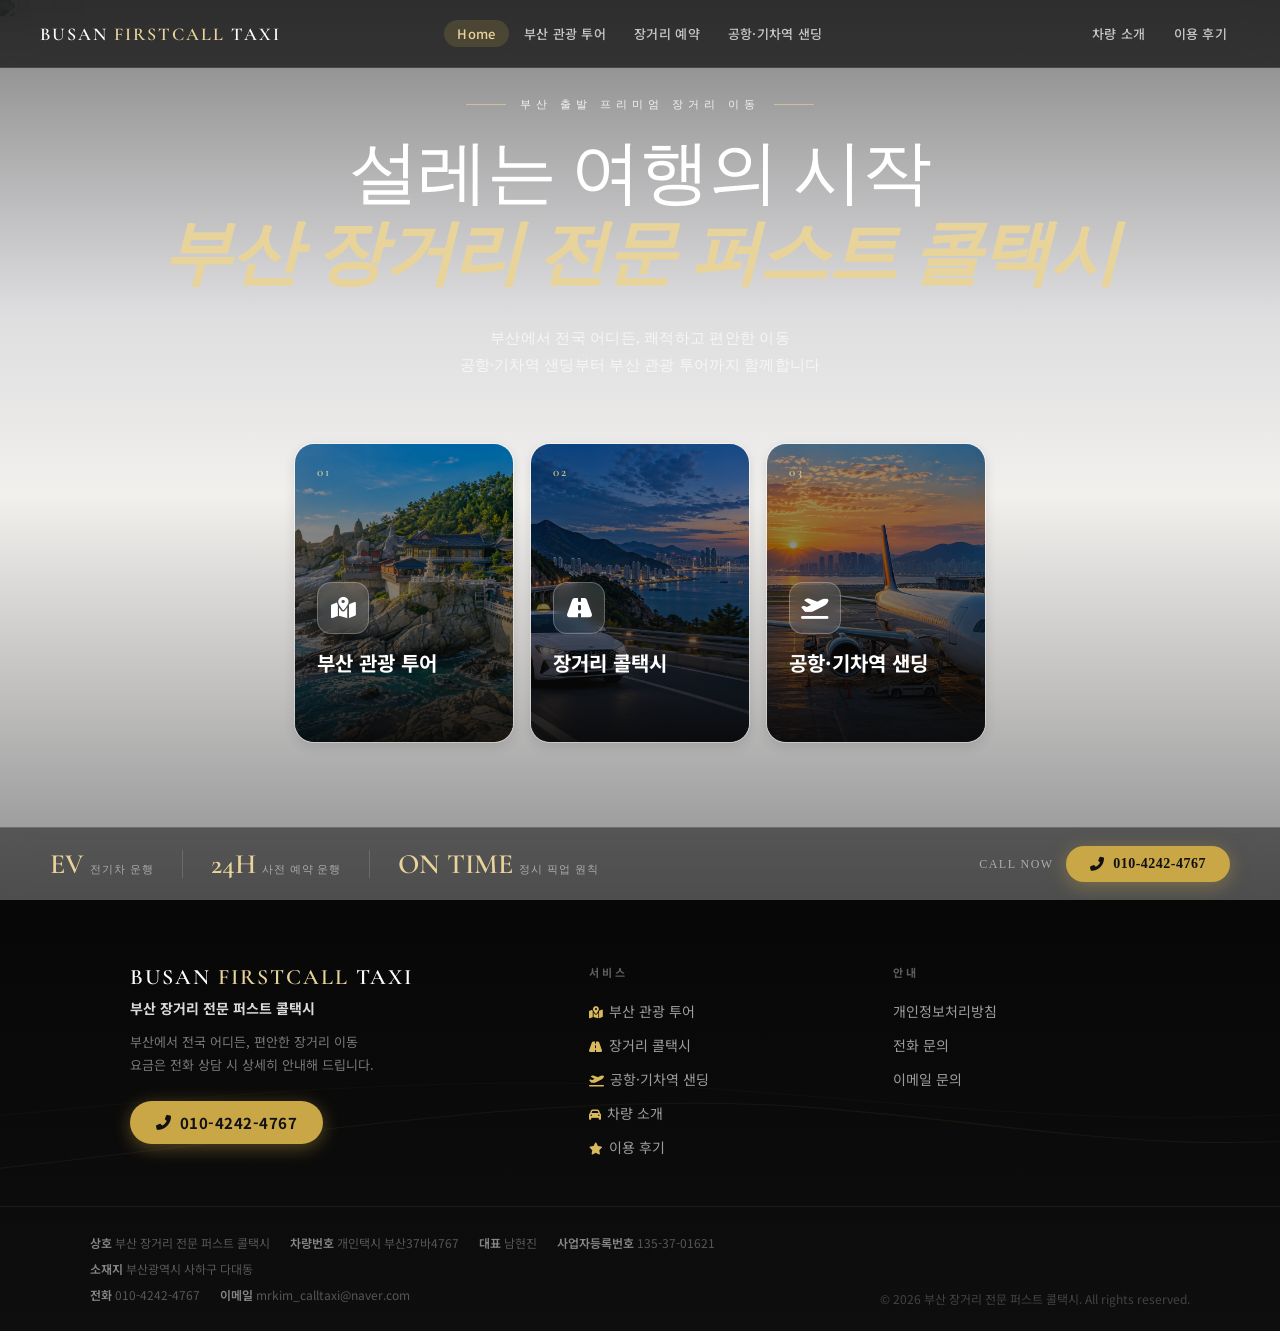
==== commit 078897e1: "Add files via upload" ====
--- a/index.html
+++ b/index.html
@@ -1,526 +1,677 @@
 <!DOCTYPE html>
 <html lang="ko">
 <head>
-  <meta charset="UTF-8" />
-  <meta name="viewport" content="width=device-width, initial-scale=1.0" />
-  <title>김군 개인택시 상담소 | 부산 개인택시 양도·양수 상담</title>
-  <meta name="description" content="부산 개인택시 번호판 양도·양수 상담소. 상담 예약, 양수교육 안내, 인가 서류와 조합 가입까지 순서대로 챙겨 드립니다. 기본 상담 무료." />
-  <meta name="theme-color" content="#ffffff" />
-  <meta property="og:type" content="website" />
-  <meta property="og:locale" content="ko_KR" />
-  <meta property="og:site_name" content="김군 개인택시 상담소" />
-  <meta property="og:title" content="김군 개인택시 상담소 | 부산 개인택시 양도·양수 상담" />
-  <meta property="og:description" content="상담 예약부터 양수교육 안내까지 — 부산 개인택시 양도·양수 무료 상담" />
-  <meta property="og:image" content="og-image.jpg" />
-  <meta property="og:image:width" content="1200" />
-  <meta property="og:image:height" content="630" />
-  <!-- ⚠ 카카오톡은 절대주소가 필요합니다: content="https://내도메인/og-image.jpg" 로 바꿔주세요 -->
-
-  <link rel="icon" type="image/png" sizes="32x32" href="favicon-32.png" />
-  <link rel="apple-touch-icon" sizes="180x180" href="apple-touch-icon.png" />
-
-  <link rel="preconnect" href="https://fonts.googleapis.com" />
-  <link rel="stylesheet" href="https://fonts.googleapis.com/css2?family=Noto+Serif+KR:wght@600;800&display=swap" />
-  <link rel="stylesheet" href="https://cdn.jsdelivr.net/gh/orioncactus/pretendard@v1.3.9/dist/web/static/pretendard.min.css" />
-  <link rel="stylesheet" href="https://cdnjs.cloudflare.com/ajax/libs/font-awesome/6.5.0/css/all.min.css" />
-  <link rel="stylesheet" href="style.css" />
-  <!-- 글자 크기 설정을 화면이 그려지기 전에 적용 (깜빡임 방지) -->
-  <script>try{var f=localStorage.getItem("kg_fs");if(f)document.documentElement.style.setProperty("--fs",f);}catch(e){}</script>
-  <script defer src="https://cdn.jsdelivr.net/npm/@emailjs/browser@4/dist/email.min.js"></script>
+    <meta charset="UTF-8">
+    <meta name="theme-color" content="#0E0E0E">
+    <meta name="viewport" content="width=device-width, initial-scale=1.0">
+    <meta property="og:type" content="website">
+    <meta property="og:url" content="https://busanfirstcall.com/index.html">
+    <meta property="og:title" content="부산 장거리 전문 퍼스트 콜택시 | 장거리·공항·관광 콜택시">
+    <meta property="og:description" content="부산 장거리 전문 퍼스트 콜택시 - 부산 출발 전국 장거리 콜택시, 김해공항·부산역 픽업/샌딩, 부산 관광 투어. 요금은 전화 상담으로 상세히 안내해 드립니다.">
+    <meta property="og:image" content="https://busanfirstcall.com/og-image.jpg">
+    <meta property="og:site_name" content="부산 장거리 전문 퍼스트 콜택시">
+    <meta name="twitter:card" content="summary_large_image">
+    <meta name="twitter:title" content="부산 장거리 전문 퍼스트 콜택시 | 장거리·공항·관광 콜택시">
+    <meta name="twitter:description" content="부산 장거리 전문 퍼스트 콜택시 - 부산 출발 전국 장거리 콜택시, 김해공항·부산역 픽업/샌딩, 부산 관광 투어. 요금은 전화 상담으로 상세히 안내해 드립니다.">
+    <meta name="description" content="부산 장거리 전문 퍼스트 콜택시 - 부산 출발 전국 장거리 콜택시, 김해공항·부산역 픽업/샌딩, 부산 관광 투어. 요금은 전화 상담으로 상세히 안내해 드립니다.">
+    <title>부산 장거리 전문 퍼스트 콜택시 | 장거리·공항·관광 콜택시</title>
+    <link rel="canonical" href="https://busanfirstcall.com/">
+    <link rel="icon" href="favicon.ico" type="image/x-icon">
+    <link href="https://fonts.googleapis.com/css2?family=Noto+Sans+KR:wght@300;400;500;700&family=Cormorant+Garamond:ital,wght@0,300;0,600;0,700;1,300;1,600&family=DM+Sans:wght@300;400;500&display=swap" rel="stylesheet">
+    <link rel="stylesheet" href="https://cdnjs.cloudflare.com/ajax/libs/font-awesome/6.0.0/css/all.min.css">
+    <style>
+        *, *::before, *::after { box-sizing: border-box; margin: 0; padding: 0; }
+        body, html {
+            background: #F4F4F6; color: #ffffff;
+            overflow-x: hidden;
+        }
+        a { text-decoration: none; color: inherit; }
+        ul { list-style: none; }
+
+        /* ── 히어로 래퍼 ── */
+        .hero-section {
+            position: relative; height: 100vh; overflow: hidden;
+        }
+
+        /* ── 배경 및 메인 ── */
+        .bg-ocean { position: absolute; inset: 0; z-index: 0; overflow: hidden; }
+        .bg-ocean img { width: 100%; height: 100%; object-fit: cover; object-position: center 40%; transform: scale(1.05); animation: slowDrift 30s ease-in-out infinite alternate; filter: brightness(0.78) saturate(0.95); }
+        @keyframes slowDrift { from { transform: scale(1.05) translate(0, 0); } to { transform: scale(1.1) translate(-1%, 1%); } }
+        .bg-overlay-top { position: absolute; inset: 0; z-index: 1; background: linear-gradient(to bottom, rgba(14,14,14,0.50) 0%, rgba(28,28,28,0.10) 35%, rgba(201,166,70,0.05) 55%, rgba(14,14,14,0.45) 100%); }
+
+        .hero { position: relative; z-index: 10; height: 100%; display: flex; flex-direction: column; align-items: center; justify-content: center; padding: 80px 40px 140px; }
+        .hero-eyebrow { font-family: 'DM Sans', sans-serif; font-size: 11px; font-weight: 500; letter-spacing: 5px; color: rgba(255,255,255,0.88); opacity: 0; transform: translateY(12px); animation: fadeUp 0.9s ease 0.3s forwards; margin-bottom: 22px; display: flex; align-items: center; gap: 14px; }
+        .hero-eyebrow::before, .hero-eyebrow::after { content: ''; width: 40px; height: 1px; background: rgba(232,212,154,0.6); }
+        .hero-title { font-family: 'Cormorant Garamond', serif; font-size: clamp(38px, 5.5vw, 76px); font-weight: 300; line-height: 1.15; letter-spacing: -1px; color: #fff; text-align: center; opacity: 0; animation: fadeUp 1s ease 0.55s forwards; margin-bottom: 30px; }
+        .hero-title em { font-style: italic; font-weight: 600; color: #E8D49A; }
+        .hero-title .title-line { display: block; }
+        .hero-title, .hero-sub { word-break: keep-all; }
+        .hero-sub { font-size: 15px; font-weight: 300; color: rgba(255,255,255,0.72); letter-spacing: 0.3px; line-height: 1.8; text-align: center; opacity: 0; animation: fadeUp 1s ease 0.75s forwards; margin-bottom: 64px; }
+
+        /* ── 서비스 카드 (글래스모피즘 반영) ── */
+        .services { display: flex; gap: 16px; opacity: 0; animation: fadeUp 1s ease 1s forwards; }
+        .svc-card {
+            position: relative; width: 220px; height: 300px; border-radius: 20px; overflow: hidden; cursor: pointer;
+            transition: width 0.55s cubic-bezier(0.4,0,0.2,1), box-shadow 0.4s ease, transform 0.4s ease, border-color 0.4s;
+            border: 1px solid rgba(255,255,255,0.25); background: rgba(255,255,255,0.05); backdrop-filter: blur(8px);
+            box-shadow: 0 4px 12px rgba(0,0,0,0.1); flex-shrink: 0;
+        }
+        .svc-card:hover { width: 360px; border-color: #E8D49A; box-shadow: 0 20px 50px rgba(201,166,70,0.2), 0 10px 20px rgba(0,0,0,0.1); transform: translateY(-6px); }
+        .svc-card .svc-bg { position: absolute; inset: 0; background-size: cover; background-position: center; transition: transform 0.6s ease; filter: brightness(0.62) saturate(1.15); }
+        .svc-card:hover .svc-bg { transform: scale(1.06); filter: brightness(0.67) saturate(1.35); }
+        .svc-card::after { content: ''; position: absolute; inset: 0; background: linear-gradient(to top, rgba(8,8,8,0.88) 0%, rgba(24,24,24,0.22) 50%, transparent 100%); z-index: 1; }
+        .svc-body { position: absolute; inset: 0; z-index: 2; padding: 24px 22px; display: flex; flex-direction: column; justify-content: flex-end; }
+        .svc-num { position: absolute; top: 20px; left: 22px; font-family: 'Cormorant Garamond', serif; font-size: 13px; font-weight: 600; color: rgba(232,212,154,0.85); letter-spacing: 2px; }
+        .svc-icon { width: 52px; height: 52px; border-radius: 14px; background: rgba(255,255,255,0.14); border: 1px solid rgba(255,255,255,0.25); display: flex; align-items: center; justify-content: center; font-size: 22px; color: #fff; margin-bottom: 16px; backdrop-filter: blur(6px); transition: background 0.3s, border-color 0.3s; }
+        .svc-card:hover .svc-icon { background: rgba(201,166,70,0.28); border-color: #E8D49A; color: #E8D49A; }
+        .svc-title { font-family: 'Noto Sans KR', sans-serif; font-size: 20px; font-weight: 700; color: #fff; margin-bottom: 10px; line-height: 1.3; white-space: nowrap; }
+        .svc-desc { font-size: 14px; font-weight: 300; color: rgba(255,255,255,0.75); line-height: 1.75; max-height: 0; overflow: hidden; transition: max-height 0.55s ease, opacity 0.45s ease; opacity: 0; }
+        .svc-card:hover .svc-desc { max-height: 120px; opacity: 1; }
+        .svc-arrow { display: inline-flex; align-items: center; gap: 6px; margin-top: 16px; font-size: 13px; font-weight: 700; color: #E8D49A; letter-spacing: 1.5px; opacity: 0; transform: translateX(-8px); transition: opacity 0.35s ease 0.1s, transform 0.35s ease 0.1s; }
+        .svc-card:hover .svc-arrow, .svc-card.card-active .svc-arrow { opacity: 1; transform: translateX(0); }
+        .svc-card:hover .svc-arrow i, .svc-card.card-active .svc-arrow i { animation: slideArrow 1.5s infinite ease-in-out; }
+        @keyframes slideArrow { 0%, 100% { transform: translateX(0); } 50% { transform: translateX(4px); } }
+
+        /* ── 하단 바 & 스크롤 힌트 ── */
+        .bottom-bar { position: absolute; bottom: 0; left: 0; right: 0; z-index: 20; padding: 18px 50px; display: flex; align-items: center; justify-content: space-between; background: rgba(14,14,14, 0.50); backdrop-filter: blur(15px); border-top: 1px solid rgba(255,255,255,0.15); opacity: 0; animation: fadeIn 1.2s ease 1.4s forwards; }
+        .bottom-stat { display: flex; align-items: baseline; gap: 6px; }
+        .stat-num { font-family: 'Cormorant Garamond', serif; font-size: 28px; font-weight: 600; color: #E8D49A; line-height: 1; }
+        .stat-label { font-size: 11px; font-weight: 300; color: rgba(255,255,255,0.52); letter-spacing: 1px; }
+        .bottom-divider { width: 1px; height: 28px; background: rgba(255,255,255,0.15); }
+        .bottom-cta { display: flex; align-items: center; gap: 12px; }
+        .cta-label { font-size: 12px; font-weight: 300; color: rgba(255,255,255,0.52); letter-spacing: 1.5px; }
+        .cta-phone { display: inline-flex; align-items: center; gap: 9px; padding: 10px 24px; background: #C9A646; color:#111111; border-radius: 40px; font-size: 14px; font-weight: 700; letter-spacing: 0.5px; transition: background 0.3s, transform 0.3s, box-shadow 0.3s; box-shadow: 0 4px 20px rgba(201,166,70,0.40); }
+        .cta-phone:hover { background: #B08D35; transform: scale(1.04); box-shadow: 0 6px 28px rgba(201,166,70,0.55); }
+
+        .scroll-hint { position: absolute; right: 40px; top: 50%; transform: translateY(-50%); z-index: 20; display: flex; flex-direction: column; align-items: center; gap: 8px; opacity: 0; animation: fadeIn 1.2s ease 1.6s forwards; }
+        .scroll-hint span { font-size: 9px; letter-spacing: 3px; font-weight: 500; color: rgba(255,255,255,0.38); writing-mode: vertical-rl; }
+        .scroll-line { width: 1px; height: 50px; background: linear-gradient(to bottom, rgba(232,212,154,0.55), transparent); animation: scrollPulse 2s ease-in-out infinite; }
+        @keyframes scrollPulse { 0%, 100% { opacity: 0.4; transform: scaleY(1); } 50% { opacity: 0.9; transform: scaleY(0.6); } }
+
+        /* ── 호버 팝업 (기존 복구 완료) ── */
+        .bg-popup { position: fixed; inset: 0; z-index: 1050; opacity: 0; visibility: hidden; transition: opacity 0.5s ease, visibility 0.5s ease; background: rgba(8,8,8,0.92); pointer-events: none; overflow: hidden; display: flex; flex-direction: column; align-items: center; justify-content: center; }
+        .bg-popup.active { pointer-events: all; opacity: 1; visibility: visible; }
+        body.hover-active .hero-eyebrow, body.hover-active .hero-title, body.hover-active .hero-sub, body.hover-active .bottom-bar, body.hover-active .scroll-hint { opacity: 0.05; pointer-events: none; transition: opacity 0.5s; }
+        body.hover-active #main-header { opacity: 0.15; transition: opacity 0.5s; }
+        body.tour-active .svc-card:not(#card-tour), body.taxi-active .svc-card:not(#card-taxi), body.airport-active .svc-card:not(#card-airport) { opacity: 0.1; filter: blur(4px); pointer-events: none; }
+        
+        .overlay-title { font-family: 'Cormorant Garamond', serif; color: #fff; font-size: 28px; font-weight: 300; letter-spacing: 6px; text-transform: uppercase; opacity: 0; transform: translateY(-16px); transition: all 0.9s ease; margin-bottom: 4px; }
+        .overlay-title em { font-style: italic; color: #E8D49A; }
+        .bg-tour.active .overlay-title, .bg-taxi.active .overlay-title, .bg-airport.active .overlay-title { transform: translateY(0); opacity: 1; }
+
+        /* 투어 팝업 애니메이션 & 카드 */
+        .marquee-wrapper { position: absolute; inset: 0; z-index: 1; opacity: 0.2; display: flex; align-items: center; overflow: hidden; }
+        .marquee-track { display: flex; gap: 24px; width: max-content; animation: scrollLeft 120s linear infinite; }
+        .bg-tour:not(.active) .marquee-track { animation-play-state: paused; }
+        .bg-tour.active .marquee-track { animation-play-state: running; }
+        .marquee-item { width: 380px; height: 520px; border-radius: 16px; overflow: hidden; flex-shrink: 0; }
+        .marquee-item img { width: 100%; height: 100%; object-fit: cover; }
+        @keyframes scrollLeft { from { transform: translateX(0); } to { transform: translateX(-50%); } }
+
+        /* ── 투어 팝업 오버레이 ── */
+        .tour-overlay-content {
+            position: absolute; top: 50%; left: 50%;
+            transform: translate(-50%, -50%);
+            z-index: 10; display: flex; flex-direction: column;
+            align-items: center; width: 100%; padding: 0 20px;
+        }
+
+        /* 탭 버튼 */
+        .ctab-wrap { display: flex; gap: 8px; margin-bottom: 22px; }
+        .ctab {
+            padding: 9px 26px; border-radius: 40px; font-size: 12px;
+            font-weight: 700; letter-spacing: 1.5px; cursor: pointer;
+            border: 1.5px solid rgba(255,255,255,0.28);
+            background: rgba(255,255,255,0.07); color: rgba(255,255,255,0.6);
+            backdrop-filter: blur(8px); transition: all 0.3s;
+            font-family: 'Noto Sans KR', sans-serif;
+        }
+        .ctab.active { background: #C9A646; border-color: #E8D49A; color:#111111; box-shadow: 0 4px 18px rgba(201,166,70,0.5); }
+        .ctab:hover:not(.active) { background: rgba(255,255,255,0.14); color: #fff; }
+
+        /* 코스 패널 */
+        .cpanel { display: none; width: 100%; max-width: 1020px; }
+        .cpanel.active { display: block; }
+
+        /* 명소 카드 가로 그리드 */
+        .spot-grid {
+            display: grid;
+            grid-template-columns: repeat(5, 1fr);
+            gap: 10px;
+            width: 100%;
+        }
+
+
+        .scard {
+            background: rgba(20,20,20, 0.55);
+            backdrop-filter: blur(16px);
+            border: 1px solid rgba(220,220,226,0.15);
+            border-radius: 16px;
+            padding: 18px 10px 14px;
+            text-align: center;
+            opacity: 0; transform: translateY(20px);
+            transition: opacity 0.5s ease, transform 0.5s ease,
+                        border-color 0.3s, background 0.3s, box-shadow 0.3s;
+            cursor: default;
+        }
+        .bg-tour.active .cpanel.active .scard { opacity: 1; transform: translateY(0); }
+        .scard:hover {
+            background: rgba(201,166,70,0.35);
+            border-color: rgba(201,166,70,0.55);
+            box-shadow: 0 8px 28px rgba(201,166,70,0.25);
+            transform: translateY(-4px) !important;
+        }
+        .scard-num {
+            font-family: 'Cormorant Garamond', serif;
+            font-size: 10px; font-weight: 600;
+            color: #D9B95E; letter-spacing: 2px;
+            margin-bottom: 8px;
+        }
+        .scard-icon { font-size: 26px; line-height: 1; margin-bottom: 8px; }
+        .scard-name {
+            font-size: 12px; font-weight: 700; color: #fff;
+            line-height: 1.4; word-break: keep-all;
+        }
+        /* 카드마다 지연 */
+        .scard:nth-child(1)  { transition-delay: 0.10s; }
+        .scard:nth-child(2)  { transition-delay: 0.17s; }
+        .scard:nth-child(3)  { transition-delay: 0.24s; }
+        .scard:nth-child(4)  { transition-delay: 0.31s; }
+        .scard:nth-child(5)  { transition-delay: 0.38s; }
+        .scard:nth-child(6)  { transition-delay: 0.45s; }
+        .scard:nth-child(7)  { transition-delay: 0.52s; }
+        .scard:nth-child(8)  { transition-delay: 0.59s; }
+        .scard:nth-child(9)  { transition-delay: 0.66s; }
+        .scard:nth-child(10) { transition-delay: 0.73s; }
+
+        /* B코스 임시 배지 */
+        .temp-badge {
+            display: inline-flex; align-items: center; gap: 6px;
+            background: rgba(255,180,0,0.12); border: 1px solid rgba(255,180,0,0.35);
+            color: #FFD060; font-size: 10px; font-weight: 700;
+            padding: 4px 14px; border-radius: 20px; letter-spacing: 1px;
+            margin-bottom: 14px;
+        }
+
+        /* 하단 정보 바 */
+        .cinfo-bar {
+            display: flex; align-items: center; justify-content: center;
+            gap: 22px; margin-top: 16px;
+            background: rgba(0,0,0,0.5); backdrop-filter: blur(12px);
+            border: 1px solid rgba(220,220,226,0.1);
+            border-radius: 40px; padding: 10px 28px;
+        }
+        .cib { display: flex; align-items: center; gap: 7px; font-size: 12px; color: rgba(255,255,255,0.7); white-space: nowrap; }
+        .cib i { color: #D9B95E; font-size: 12px; }
+        .cib strong { color: #fff; }
+        .cib-sep { width: 1px; height: 14px; background: rgba(255,255,255,0.15); }
+
+        /* 택시 팝업 애니메이션 & 카드 */
+        .taxi-img-box { position: absolute; inset: 0; z-index: 0; }
+        .taxi-img-box img { width: 100%; height: 100%; object-fit: cover; filter: brightness(0.45); transition: transform 20s cubic-bezier(0.25,0.1,0.25,1); }
+        .bg-taxi.active .taxi-img-box img { transform: scale(1.3); }
+        .taxi-overlay-content { position: absolute; top: 10vh; left: 50%; transform: translateX(-50%); z-index: 10; display: flex; flex-direction: column; align-items: center; width: 100%; }
+        .taxi-info-container { width: 820px; max-width: 92vw; margin-top: 22px; display: flex; flex-direction: column; gap: 18px; }
+        .glass-box { background: rgba(18,18,18,0.65); backdrop-filter: blur(14px); border: 1px solid rgba(220,220,226,0.14); border-radius: 18px; padding: 32px; text-align: center; box-shadow: 0 15px 35px rgba(0,0,0,0.4); opacity: 0; transform: translateY(24px); transition: all 0.8s ease; }
+        .bg-taxi.active .glass-box { opacity: 1; transform: translateY(0); }
+        .bg-taxi.active .coverage-box { transition-delay: 0.1s; }
+        .bg-taxi.active .feature-box:nth-child(1) { transition-delay: 0.3s; }
+        .bg-taxi.active .feature-box:nth-child(2) { transition-delay: 0.4s; }
+        .coverage-header h3 { color: #fff; font-size: 24px; margin: 0 0 4px; font-weight: 700; }
+        .coverage-header .sub-text { color: rgba(255,255,255,0.5); font-size: 13px; }
+        .route-visual { display: flex; align-items: center; justify-content: space-between; margin: 28px 0; padding: 0 10px; }
+        .route-visual span { color: #fff; font-weight: 700; font-size: 17px; background: rgba(201,166,70,0.2); padding: 9px 22px; border-radius: 30px; border: 1px solid rgba(201,166,70,0.4); letter-spacing: 1px; }
+        .route-line { flex-grow: 1; height: 2px; background: repeating-linear-gradient(90deg,rgba(255,255,255,0.25) 0,rgba(255,255,255,0.25) 8px,transparent 8px,transparent 18px); margin: 0 18px; position: relative; }
+        .moving-car { position: absolute; top: -13px; left: 0; color: #D9B95E; font-size: 24px; animation: drive 3.5s ease-in-out infinite; }
+        @keyframes drive { 0%{left:0;opacity:0} 10%{opacity:1} 85%{opacity:1} 100%{left:95%;opacity:0} }
+        .region-tags { display: flex; flex-wrap: wrap; gap: 8px; justify-content: center; }
+        .region-tags span { color: rgba(255,255,255,0.85); font-size: 13px; background: rgba(255,255,255,0.08); padding: 7px 16px; border-radius: 20px; transition: all 0.3s; }
+        .region-tags span:hover { background: #C9A646; color:#111111; }
+        .taxi-features { display: grid; grid-template-columns: 1fr 1fr; gap: 16px; }
+        .feature-box { padding: 26px 20px; }
+        .feature-box i { font-size: 36px; color: #D9B95E; margin-bottom: 16px; }
+        .feature-box h4 { color: #fff; font-size: 20px; margin: 0 0 10px; font-weight: 700; }
+        .feature-box p { color: rgba(255,255,255,0.65); font-size: 14px; line-height: 1.6; margin: 0; }
+
+        /* 공항 팝업 애니메이션 & 카드 */
+        .airport-img-box { position: absolute; inset: 0; z-index: 0; }
+        .airport-img-box img { width: 100%; height: 100%; object-fit: cover; filter: brightness(0.45); transition: transform 15s ease-out; }
+        .bg-airport.active .airport-img-box img { transform: translate(-5%,5%) scale(1.15); }
+        .airport-overlay-content { position: absolute; top: 12vh; left: 50%; transform: translateX(-50%); z-index: 10; display: flex; flex-direction: column; align-items: center; width: 100%; }
+        .timeline-container { display: flex; justify-content: center; align-items: center; gap: 16px; width: 1060px; max-width: 95vw; margin-top: 28px; }
+        .timeline-step { background: rgba(18,18,18,0.70); backdrop-filter: blur(14px); border: 1px solid rgba(220,220,226,0.14); border-radius: 18px; padding: 36px 18px; width: 230px; text-align: center; box-shadow: 0 15px 35px rgba(0,0,0,0.35); opacity: 0; transform: translateY(24px); transition: all 0.8s ease; position: relative; overflow: hidden; }
+        .bg-airport.active .timeline-step:nth-child(1) { opacity:1; transform:translateY(0); transition-delay:0.2s; }
+        .bg-airport.active .timeline-step:nth-child(3) { opacity:1; transform:translateY(0); transition-delay:0.4s; }
+        .bg-airport.active .timeline-step:nth-child(5) { opacity:1; transform:translateY(0); transition-delay:0.6s; }
+        .bg-airport.active .timeline-step:nth-child(7) { opacity:1; transform:translateY(0); transition-delay:0.8s; }
+        .timeline-arrow { color: rgba(255,255,255,0.25); font-size: 18px; opacity: 0; transition: all 0.8s ease; }
+        .bg-airport.active .timeline-arrow:nth-child(2) { opacity:1; transition-delay:0.3s; }
+        .bg-airport.active .timeline-arrow:nth-child(4) { opacity:1; transition-delay:0.5s; }
+        .bg-airport.active .timeline-arrow:nth-child(6) { opacity:1; transition-delay:0.7s; }
+        .step-icon { width: 64px; height: 64px; background: rgba(201,166,70,0.10); border: 1px solid #C9A646; color: rgba(255,255,255,0.85); border-radius: 50%; display: flex; align-items: center; justify-content: center; font-size: 26px; margin: 0 auto 18px; transition: all 0.4s; }
+        .timeline-step:hover .step-icon { background: #C9A646; color:#111111; }
+        .step-num { position: absolute; top: 8px; left: 14px; color: rgba(255,255,255,0.04); font-size: 52px; font-weight: 900; font-family: 'Cormorant Garamond', serif; line-height: 1; }
+        .timeline-step h4 { color: #fff; font-size: 17px; margin: 0 0 10px; font-weight: 700; }
+        .timeline-step p { color: rgba(255,255,255,0.65); font-size: 13px; line-height: 1.6; margin: 0; }
+        .guarantees-container { display: flex; justify-content: center; gap: 18px; width: 1060px; max-width: 95vw; margin-top: 30px; }
+        .guarantee-box { background: rgba(255,255,255,0.04); backdrop-filter: blur(8px); border: 1px solid rgba(220,220,226,0.10); border-radius: 14px; padding: 22px; display: flex; align-items: center; gap: 18px; flex: 1; opacity: 0; transform: translateY(16px); transition: all 0.8s ease; }
+        .bg-airport.active .guarantee-box:nth-child(1) { transition-delay:1.0s; opacity:1; transform:translateY(0); }
+        .bg-airport.active .guarantee-box:nth-child(2) { transition-delay:1.2s; opacity:1; transform:translateY(0); }
+        .bg-airport.active .guarantee-box:nth-child(3) { transition-delay:1.4s; opacity:1; transform:translateY(0); }
+        .guarantee-icon { font-size: 28px; color: #D9B95E; }
+        .guarantee-text h5 { color: #fff; font-size: 15px; margin: 0 0 5px; font-weight: 700; }
+        .guarantee-text p { color: rgba(255,255,255,0.6); font-size: 12px; line-height: 1.5; margin: 0; }
+
+        @keyframes fadeUp { from { opacity: 0; transform: translateY(20px); } to { opacity: 1; transform: translateY(0); } }
+        @keyframes fadeIn { from { opacity: 0; } to { opacity: 1; } }
+
+        #page-transition-overlay { position: fixed; inset: 0; background: #F4F4F6; z-index: 9999; opacity: 0; pointer-events: none; transition: opacity 0.4s ease; }
+
+        /* ── 모바일 반응형 ── */
+        @media (max-width: 768px) {
+            .hero { padding: 80px 20px 160px; justify-content: flex-end; }
+            .hero-title { font-size: clamp(28px, 7vw, 48px); margin-bottom: 16px; }
+            .hero-sub { font-size: 13px; margin-bottom: 28px; }
+            .services { flex-direction: column; align-items: stretch; gap: 10px; width: 100%; max-width: 400px; margin: 0 auto; }
+            .svc-card { width: 100% !important; max-width: 100%; height: 110px; border-radius: 16px; }
+            .svc-card:hover { width: 100% !important; transform: none; }
+            /* 모바일: 항상 설명 표시 */
+            .svc-desc { max-height: 60px !important; opacity: 1 !important; font-size: 12px !important; }
+            .svc-arrow { opacity: 1 !important; transform: translateX(0) !important; }
+            .svc-body { padding: 14px 16px; flex-direction: row; align-items: center; gap: 12px; justify-content: flex-start; }
+            .svc-icon { width: 40px; height: 40px; font-size: 16px; margin-bottom: 0; flex-shrink: 0; border-radius: 10px; }
+            .svc-num { position: static; font-size: 10px; display: none; }
+            .svc-title { font-size: 15px; margin-bottom: 4px; }
+            .svc-text-col { display: flex; flex-direction: column; }
+            /* bottom bar */
+            .bottom-bar { padding: 10px 16px; flex-wrap: wrap; gap: 8px; justify-content: space-between; }
+            .bottom-stat .stat-num { font-size: 18px; }
+            .bottom-stat .stat-label { font-size: 10px; }
+            .bottom-divider { height: 20px; }
+            .cta-phone { padding: 8px 18px; font-size: 13px; }
+            .scroll-hint { display: none; }
+            /* 팝업 모바일 */
+            .tour-overlay-content { padding: 0 12px; top: 56px; transform: translateX(-50%); }
+            .overlay-title { font-size: 18px; letter-spacing: 2px; }
+            .spot-grid { grid-template-columns: repeat(3, 1fr) !important; gap: 6px; }
+            .scard { padding: 10px 6px 8px; border-radius: 10px; }
+            .scard-icon { font-size: 18px; }
+            .scard-name { font-size: 10px; }
+            .cpanel { max-width: 100%; }
+            .cinfo-bar { flex-wrap: wrap; gap: 8px; padding: 8px 14px; font-size: 11px; }
+            .cib-sep { display: none; }
+            .taxi-info-container { width: 100%; padding: 0 12px; margin-top: 12px; }
+            .taxi-features { grid-template-columns: 1fr !important; gap: 10px; }
+            .glass-box { padding: 20px 16px; }
+            .coverage-header h3 { font-size: 18px; }
+            .route-visual { margin: 16px 0; }
+            .route-visual span { font-size: 14px; padding: 7px 14px; }
+            .feature-box h4 { font-size: 16px; }
+            .timeline-container { flex-direction: column; align-items: center; width: 100%; padding: 0 12px; gap: 8px; }
+            .timeline-step { width: 100%; max-width: 340px; padding: 20px 16px; }
+            .timeline-arrow { transform: rotate(90deg); }
+            .guarantees-container { flex-direction: column; width: 100%; padding: 0 12px; gap: 10px; }
+            .guarantee-box { padding: 14px; }
+            .popup-close { top: 14px; right: 14px; width: 38px; height: 38px; font-size: 15px; }
+            .popup-cta-btn { margin-top: 14px; padding: 12px 24px; font-size: 13px; }
+            .taxi-overlay-content { top: 56px; }
+            .airport-overlay-content { top: 56px; }
+            .ctab { padding: 7px 18px; font-size: 11px; }
+            .ctab-wrap { gap: 6px; margin-bottom: 14px; }
+        }
+        /* 모바일: 팝업 내용이 화면보다 길 때 스크롤 가능 */
+        @media (max-width: 768px) {
+            .bg-popup { overflow-y: auto; -webkit-overflow-scrolling: touch; justify-content: flex-start; }
+            .tour-overlay-content, .taxi-overlay-content, .airport-overlay-content {
+                position: relative !important; top: auto !important; left: auto !important;
+                transform: none !important; padding: 72px 12px 40px !important; }
+        }
+        .svc-card:focus-visible { outline: 2px solid #E8D49A; outline-offset: 3px; }
+        @media (max-width: 480px) {
+            .bottom-bar > div:first-child { gap: 12px !important; width: 100%; justify-content: space-between; }
+            .bottom-stat { flex-direction: column; align-items: flex-start; gap: 2px; }
+            .bottom-stat .stat-num { font-size: 16px; white-space: nowrap; }
+            .bottom-stat .stat-label { font-size: 9.5px; white-space: nowrap; }
+            .bottom-cta { width: 100%; justify-content: space-between; }
+            .spot-grid { grid-template-columns: repeat(2, 1fr) !important; }
+            .hero-eyebrow { font-size: 9px; letter-spacing: 3px; }
+            .services { max-width: 100%; }
+        }
+
+        /* ── 팝업 닫기 버튼 ── */
+        .popup-close {
+            position: fixed; top: 24px; right: 32px; z-index: 1100;
+            width: 44px; height: 44px; border-radius: 50%;
+            background: rgba(255,255,255,0.1); border: 1.5px solid rgba(255,255,255,0.25);
+            color: rgba(255,255,255,0.8); font-size: 18px;
+            display: flex; align-items: center; justify-content: center;
+            cursor: pointer; backdrop-filter: blur(8px);
+            transition: background 0.2s, color 0.2s, border-color 0.2s, transform 0.2s;
+        }
+        .popup-close:hover { background: rgba(255,60,60,0.45); border-color: rgba(255,100,100,0.6); color: #fff; transform: scale(1.1); }
+
+        /* 활성 카드 테두리 강조 */
+        .svc-card.card-active { border-color: #C9A646 !important; box-shadow: 0 20px 50px rgba(201,166,70,0.25), 0 10px 20px rgba(0,0,0,0.1) !important; }
+
+        /* ── 팝업 하단 CTA 버튼 ── */
+        .popup-cta-btn {
+            display: inline-flex; align-items: center; gap: 10px;
+            margin-top: 24px; padding: 14px 36px;
+            background: #C9A646; color:#111111;
+            border-radius: 40px; font-size: 15px; font-weight: 700;
+            letter-spacing: 0.3px; text-decoration: none;
+            box-shadow: 0 6px 24px rgba(201,166,70,0.45);
+            transition: background 0.25s, transform 0.25s, box-shadow 0.25s;
+            position: relative; z-index: 20;
+        }
+        .popup-cta-btn:hover { background: #B08D35; transform: scale(1.04); box-shadow: 0 8px 32px rgba(201,166,70,0.6); }
+    </style>
+    <script type="application/ld+json">
+    {
+      "@context": "https://schema.org",
+      "@type": "TaxiService",
+      "name": "부산 장거리 전문 퍼스트 콜택시",
+      "url": "https://busanfirstcall.com/",
+      "telephone": "+82-10-4242-4767",
+      "areaServed": ["부산광역시", "대한민국"],
+      "provider": {
+        "@type": "LocalBusiness",
+        "name": "부산 장거리 전문 퍼스트 콜택시",
+        "telephone": "+82-10-4242-4767",
+        "email": "mrkim_calltaxi@naver.com",
+        "address": { "@type": "PostalAddress", "addressRegion": "부산광역시", "addressLocality": "사하구", "addressCountry": "KR" }
+      }
+    }
+    </script>
 </head>
-<body id="top" class="page-home">
-
-  <div id="header"></div>
-
-  <main>
-    <!-- ① 히어로 — 계절 안내·바로가기를 한곳에 모음 -->
-    <section class="home-hero">
-      <div class="container hero-grid">
-        <div class="hero-copy">
-          <!-- 계절 안내 (계절이 바뀌면 이 한 줄만 교체) -->
-          <a href="education.html" class="season-pill">
-            <span class="season-leaf" aria-hidden="true"><i class="fa-solid fa-leaf"></i></span>
-            가을 상담 시즌 · 양수교육 신청 기간 확인하기
-          </a>
-          <h1>부산 개인택시 번호판,<br>사고팔 때는 김군과 상의하세요.</h1>
-          <p class="hero-lead">상담부터 인가 서류, 조합 가입, 운행 준비까지 순서대로 챙겨 드립니다. 시세는 매일 달라지니 연락 주시면 오늘 기준으로 안내해 드립니다.</p>
-          <div class="hero-actions">
-            <a href="#consult" class="btn-ink">상담 예약하기</a>
-            <a href="tel:01055559156" class="btn-line"><i class="fa-solid fa-phone" aria-hidden="true"></i> 010-5555-9156</a>
-          </div>
-          <div class="hero-links">
-            <a href="https://open.kakao.com/o/sWi4vySh" target="_blank" rel="noopener"><span class="hl-icon kakao"><i class="fa-solid fa-comment" aria-hidden="true"></i></span>카카오톡 상담</a>
-            <a href="education.html"><span class="hl-icon"><i class="fa-solid fa-graduation-cap" aria-hidden="true"></i></span>양수교육 안내</a>
-            <a href="faq.html"><span class="hl-icon"><i class="fa-solid fa-circle-question" aria-hidden="true"></i></span>자주 묻는 질문</a>
-          </div>
-          <ul class="hero-facts">
-            <li><i class="fa-solid fa-circle-check" aria-hidden="true"></i> 기본 상담 무료</li>
-            <li><i class="fa-regular fa-clock" aria-hidden="true"></i> 평일 09:00–18:00</li>
-            <li><i class="fa-solid fa-location-dot" aria-hidden="true"></i> 동래구 충렬사로 (명장역 인근)</li>
-          </ul>
+<body class="is-fullscreen">
+    <script src="header.js"></script>
+
+    <div class="hero-section">
+        <div class="bg-ocean">
+            <img src="https://images.unsplash.com/photo-1507525428034-b723cf961d3e?q=90&w=2160" alt="부산 바다">
         </div>
-
-        <div class="hero-visual">
-          <!-- 번호판(빈 판) 위에 글자는 HTML로 얹음 → 문구 수정이 쉽고 검색에도 읽힘 -->
-          <div class="hero-stage">
-            <div class="plate-wrap">
-              <img src="plate-blank.webp" class="plate-base" width="1200" height="432" alt="" />
-              <span class="plate-shine" aria-hidden="true"></span>
-              <p class="plate-text"><small>부산 양도양수 전문 매매상사</small><strong>김군 개인택시 상담소</strong></p>
-            </div>
-            <button type="button" class="hero-taxi" aria-label="택시 (눌러 보세요)">
-              <img src="taxi-3d.webp" width="720" height="491" alt="" />
-            </button>
-            <span class="stage-shadow" aria-hidden="true"></span>
-          </div>
-          <p class="plate-caption">정직과 신뢰로 함께하는<br>개인택시 양도양수</p>
+        <div class="bg-overlay-top"></div>
+
+        <div class="hero">
+            <p class="hero-eyebrow">부산 출발 프리미엄 장거리 이동</p>
+            <h1 class="hero-title">
+                <span class="title-line">설레는 여행의 시작</span>
+                <span class="title-line"><em>부산 장거리 전문 퍼스트 콜택시</em></span>
+            </h1>
+            <p class="hero-sub">
+                부산에서 전국 어디든, 쾌적하고 편안한 이동<br>
+                공항·기차역 샌딩부터 부산 관광 투어까지 함께합니다
+            </p>
+            <div class="services">
+                <div class="svc-card" id="card-tour" role="button" tabindex="0">
+                    <div class="svc-bg" style="background-image:url('해동 용궁사.png')"></div>
+                    <div class="svc-body">
+                        <span class="svc-num">01</span>
+                        <div class="svc-icon"><i class="fas fa-map-marked-alt"></i></div>
+                        <div class="svc-text-col">
+                            <div class="svc-title">부산 관광 투어</div>
+                            <p class="svc-desc">부산 주요 명소 맞춤 투어<br>요금은 전화 상담 시 안내</p>
+                            <span class="svc-arrow">EXPLORE <i class="fas fa-arrow-right"></i></span>
+                        </div>
+                    </div>
+                </div>
+                <div class="svc-card" id="card-taxi" role="button" tabindex="0">
+                    <div class="svc-bg" style="background-image:url('예약.png')"></div>
+                    <div class="svc-body">
+                        <span class="svc-num">02</span>
+                        <div class="svc-icon"><i class="fas fa-road"></i></div>
+                        <div class="svc-text-col">
+                            <div class="svc-title">장거리 콜택시</div>
+                            <p class="svc-desc">전국 어디든 쾌적한 이동<br>최신형 차량 · 전화 상담 요금 안내</p>
+                            <span class="svc-arrow">EXPLORE <i class="fas fa-arrow-right"></i></span>
+                        </div>
+                    </div>
+                </div>
+                <div class="svc-card" id="card-airport" role="button" tabindex="0">
+                    <div class="svc-bg" style="background-image:url('샌딩.png')"></div>
+                    <div class="svc-body">
+                        <span class="svc-num">03</span>
+                        <div class="svc-icon"><i class="fas fa-plane-departure"></i></div>
+                        <div class="svc-text-col">
+                            <div class="svc-title">공항·기차역 샌딩</div>
+                            <p class="svc-desc">김해공항 · 부산역 픽업/샌딩<br>항공편·열차 일정 맞춤 배차</p>
+                            <span class="svc-arrow">EXPLORE <i class="fas fa-arrow-right"></i></span>
+                        </div>
+                    </div>
+                </div>
+            </div>
         </div>
-      </div>
-    </section>
-
-    <!-- ② 진행 방식 — 벤토 그리드 (기존 '일하는 방식' + '4단계' + '가을 띠' 통합) -->
-    <section class="section how">
-      <div class="container">
-        <div class="how-head">
-          <h2 class="title">상담부터 운행까지,<br>보통 15~20일</h2>
-          <p class="lead">번호판 거래는 한 번 하면 몇 년을 좌우합니다. 서두르지 않고, 단계마다 확인하며 갑니다.</p>
+
+        <div class="bottom-bar">
+            <div style="display:flex;align-items:center;gap:28px">
+                <div class="bottom-stat"><span class="stat-num">EV</span><span class="stat-label">전기차 운행</span></div>
+                <div class="bottom-divider"></div>
+                <div class="bottom-stat"><span class="stat-num">24H</span><span class="stat-label">사전 예약 운행</span></div>
+                <div class="bottom-divider"></div>
+                <div class="bottom-stat"><span class="stat-num">ON TIME</span><span class="stat-label">정시 픽업 원칙</span></div>
+            </div>
+            <div class="bottom-cta">
+                <span class="cta-label">CALL NOW</span>
+                <a href="tel:010-4242-4767" class="cta-phone"><i class="fas fa-phone-alt"></i> 010-4242-4767</a>
+            </div>
         </div>
 
-        <div class="bento">
-          <!-- 큰 카드: 4단계 도로 -->
-          <div class="bento-card bento-road">
-            <p class="bento-kicker">진행 순서</p>
-            <ol class="road-steps">
-              <li><span class="step-no">1</span><h3>상담</h3><p>자격·예산·시기 확인</p></li>
-              <li><span class="step-no">2</span><h3>매칭·계약</h3><p>조건에 맞는 상대 연결</p></li>
-              <li><span class="step-no">3</span><h3>인가·조합 가입</h3><p>필요 서류 준비 안내</p></li>
-              <li><span class="step-no">4</span><h3>운행 시작</h3><p>장비 설치 업체 연계</p></li>
-            </ol>
-          </div>
-
-          <!-- 계절 카드: 영상 대신 CSS 낙엽 (계절이 바뀌면 문구와 --leaf 색만 교체) -->
-          <div class="bento-card bento-season">
-            <div class="leaf-fall" aria-hidden="true">
-              <span style="--x:8%;--d:0s;--t:9s;--s:16px"></span>
-              <span style="--x:22%;--d:3s;--t:11s;--s:12px"></span>
-              <span style="--x:38%;--d:1.5s;--t:8s;--s:18px"></span>
-              <span style="--x:55%;--d:5s;--t:10s;--s:13px"></span>
-              <span style="--x:70%;--d:2s;--t:12s;--s:17px"></span>
-              <span style="--x:84%;--d:6s;--t:9.5s;--s:14px"></span>
-              <span style="--x:94%;--d:4s;--t:11s;--s:11px"></span>
-            </div>
-            <div class="season-copy">
-              <p class="bento-kicker"><i class="fa-solid fa-leaf" aria-hidden="true"></i> 가을 상담 시즌</p>
-              <h3>연말 전에 운행하려면<br>양수교육 신청 기간부터</h3>
-              <p>양수교육은 신청 기간 안에 신청한 뒤 추첨으로 정해집니다. 교육 회차와 매물 시기는 김군이 맞춰 드립니다.</p>
-              <a href="education.html" class="btn-yellow">양수교육 안내 보기</a>
-            </div>
-          </div>
-
-          <!-- 작은 카드 3개 (3D 이미지) -->
-          <div class="bento-card bento-mini">
-            <span class="bento-img"><img src="calendar-3d.webp" width="480" height="441" alt="" loading="lazy" /></span>
-            <div><h3>기사님별 진행표</h3><p>자격·예산·희망 시기에 맞춰 계약부터 운행까지 날짜별로 짭니다.</p></div>
-          </div>
-          <div class="bento-card bento-mini">
-            <span class="bento-img"><img src="document-3d.webp" width="480" height="632" alt="" loading="lazy" /></span>
-            <div><h3>서류·인가 꼼꼼히</h3><p>인가 서류부터 조합 가입까지, 단계가 넘어갈 때마다 먼저 연락드립니다.</p></div>
-          </div>
-          <div class="bento-card bento-mini">
-            <span class="bento-img"><img src="taxi-3d.webp" width="720" height="491" alt="" loading="lazy" /></span>
-            <div><h3>운행 시작까지 동행</h3><p>미터기·카드단말기·블랙박스 업체 연계까지 마지막 단계도 챙깁니다.</p></div>
-          </div>
+    </div><!-- /.hero-section -->
+
+    <div id="page-transition-overlay"></div>
+    <button id="global-popup-close" class="popup-close" style="display:none" aria-label="닫기"><i class="fas fa-times"></i></button>
+
+    <div class="bg-popup bg-tour" id="bg-tour">
+        <div class="marquee-wrapper"><div class="marquee-track">
+            <div class="marquee-item"><img src="해동 용궁사.png" alt="해동용궁사"></div>
+            <div class="marquee-item"><img src="감천문화마을.png" alt="감천문화마을"></div>
+            <div class="marquee-item"><img src="부산 광안리 야경.png" alt="광안대교"></div>
+            <div class="marquee-item"><img src="태종대.png" alt="태종대"></div>
+            <div class="marquee-item"><img src="해운대.png" alt="해운대"></div>
+            <div class="marquee-item"><img src="해동 용궁사.png" alt="해동용궁사"></div>
+            <div class="marquee-item"><img src="감천문화마을.png" alt="감천문화마을"></div>
+            <div class="marquee-item"><img src="부산 광안리 야경.png" alt="광안대교"></div>
+            <div class="marquee-item"><img src="태종대.png" alt="태종대"></div>
+            <div class="marquee-item"><img src="해운대.png" alt="해운대"></div>
+        </div></div>
+        <div class="tour-overlay-content">
+            <h2 class="overlay-title">RECOMMENDED <em>COURSES</em></h2>
+
+            <div class="ctab-wrap">
+                <button class="ctab active" data-cpanel="cpanel-a">A 코스</button>
+                <button class="ctab" data-cpanel="cpanel-b">B 코스</button>
+            </div>
+
+            <div class="cpanel active" id="cpanel-a">
+                <div class="spot-grid">
+                    <div class="scard"><div class="scard-num">01</div><div class="scard-icon">🌊</div><div class="scard-name">광안리<br>해수욕장</div></div>
+                    <div class="scard"><div class="scard-num">02</div><div class="scard-icon">🏛️</div><div class="scard-name">동백섬<br>누리마루</div></div>
+                    <div class="scard"><div class="scard-num">03</div><div class="scard-icon">🏖️</div><div class="scard-name">해운대<br>해수욕장</div></div>
+                    <div class="scard"><div class="scard-num">04</div><div class="scard-icon">🏙️</div><div class="scard-name">엘시티<br>스카이라운지</div></div>
+                    <div class="scard"><div class="scard-num">05</div><div class="scard-icon">🌿</div><div class="scard-name">달맞이길</div></div>
+                    <div class="scard"><div class="scard-num">06</div><div class="scard-icon">⛩️</div><div class="scard-name">해동<br>용궁사</div></div>
+                    <div class="scard"><div class="scard-num">07</div><div class="scard-icon">🚡</div><div class="scard-name">블루라인<br>파크</div></div>
+                    <div class="scard"><div class="scard-num">08</div><div class="scard-icon">🛍️</div><div class="scard-name">신세계<br>백화점</div></div>
+                    <div class="scard"><div class="scard-num">09</div><div class="scard-icon">🎬</div><div class="scard-name">영화의<br>전당</div></div>
+                    <div class="scard"><div class="scard-num">10</div><div class="scard-icon">🌃</div><div class="scard-name">마린시티</div></div>
+                </div>
+            </div>
+
+            <div class="cpanel" id="cpanel-b">
+                <div class="spot-grid">
+                    <div class="scard"><div class="scard-num">01</div><div class="scard-icon">🎨</div><div class="scard-name">감천<br>문화마을</div></div>
+                    <div class="scard"><div class="scard-num">02</div><div class="scard-icon">🚠</div><div class="scard-name">송도<br>해상케이블카</div></div>
+                    <div class="scard"><div class="scard-num">03</div><div class="scard-icon">🌉</div><div class="scard-name">송도<br>용궁구름다리</div></div>
+                    <div class="scard"><div class="scard-num">04</div><div class="scard-icon">🗼</div><div class="scard-name">용두산<br>전망대</div></div>
+                    <div class="scard"><div class="scard-num">05</div><div class="scard-icon">🐟</div><div class="scard-name">자갈치<br>시장</div></div>
+                    <div class="scard"><div class="scard-num">06</div><div class="scard-icon">🏪</div><div class="scard-name">국제시장</div></div>
+                    <div class="scard"><div class="scard-num">07</div><div class="scard-icon">📚</div><div class="scard-name">보수동<br>책방골목</div></div>
+                    <div class="scard"><div class="scard-num">08</div><div class="scard-icon">🏘️</div><div class="scard-name">흰여울<br>문화마을</div></div>
+                    <div class="scard"><div class="scard-num">09</div><div class="scard-icon">🌊</div><div class="scard-name">오륙도</div></div>
+                </div>
+            </div>
+
+            <div class="cinfo-bar">
+                <div class="cib"><i class="fas fa-phone-alt"></i> 요금 <strong>전화 상담 시 상세 안내</strong></div>
+                <div class="cib-sep"></div>
+                <div class="cib"><i class="fas fa-clock"></i> 반나절 · 종일 선택</div>
+                <div class="cib-sep"></div>
+                <div class="cib"><i class="fas fa-car"></i> 전용 차량 &amp; 기사 포함</div>
+                <div class="cib-sep"></div>
+                <div class="cib"><i class="fas fa-sliders-h"></i> 명소 자유 조합 가능</div>
+            </div>
+            <a href="tour-reservation.html" class="popup-cta-btn" onclick="event.stopPropagation()"><i class="fas fa-map-marked-alt"></i> 관광 투어 예약하기 <i class="fas fa-arrow-right"></i></a>
         </div>
-      </div>
-    </section>
-
-    <!-- ③ 후기 — ⚠ 실제 고객이 작성(또는 동의)한 내용만 게재. 근거 보관 -->
-    <section class="section reviews">
-      <div class="container">
-        <div class="reviews-head">
-          <h2 class="title">거래를 마친 기사님들의 이야기</h2>
-          <p class="swipe-hint" aria-hidden="true">옆으로 넘겨 보세요 <i class="fa-solid fa-arrow-right"></i></p>
+    </div>
+
+    <div class="bg-popup bg-taxi" id="bg-taxi">
+        <div class="taxi-img-box"><img src="예약.png" alt="야간 주행"></div>
+        <div class="taxi-overlay-content">
+            <h2 class="overlay-title">LONG DISTANCE <em>SERVICE</em></h2>
+            <div class="taxi-info-container">
+                <div class="coverage-box glass-box">
+                    <div class="coverage-header"><h3>전국 어디든 운행 가능</h3><span class="sub-text">(단, 제주도 및 울릉도 제외)</span></div>
+                    <div class="route-visual">
+                        <span class="origin">부산</span>
+                        <div class="route-line"><i class="fas fa-car-side moving-car"></i></div>
+                        <span class="destination">목적지</span>
+                    </div>
+                    <div class="region-tags"><span>#서울</span><span>#경기</span><span>#인천</span><span>#강원</span><span>#충청</span><span>#전라</span><span>#경상</span></div>
+                </div>
+                <div class="taxi-features">
+                    <div class="feature-box glass-box"><i class="fas fa-bolt"></i><h4>전기차 & 프리미엄 차량</h4><p>정숙한 최신형 차량으로 소음과 진동을 최소화.<br>장거리 이동에도 피로감이 덜합니다.</p></div>
+                    <div class="feature-box glass-box"><i class="fas fa-user-tie"></i><h4>친절한 택시 기사</h4><p>철저한 서비스 마인드 교육 이수.<br>안전하고 정중하게 VIP로 모십니다.</p></div>
+                </div>
+            </div>
+            <a href="long-distance-reservation.html" class="popup-cta-btn" onclick="event.stopPropagation()"><i class="fas fa-road"></i> 장거리 예약하기 <i class="fas fa-arrow-right"></i></a>
         </div>
-        <div class="review-grid">
-          <figure class="review">
-            <blockquote>처음이라 막막했는데 서류부터 조합 가입까지 하나하나 챙겨주셔서 편했습니다.</blockquote>
-            <figcaption>부산진구 박*철 사장님 · 양수</figcaption>
-          </figure>
-          <figure class="review">
-            <blockquote>급하게 차를 내놔야 했는데, 김군 상담소 덕분에 좋은 가격에 빨리 거래했습니다.</blockquote>
-            <figcaption>해운대구 이*석 사장님 · 양도</figcaption>
-          </figure>
-          <figure class="review">
-            <blockquote>다른 곳보다 친절하고 강요가 없어서 좋았습니다. 좋은 넘버 감사합니다.</blockquote>
-            <figcaption>사하구 최*민 사장님 · 양수</figcaption>
-          </figure>
+    </div>
+
+    <div class="bg-popup bg-airport" id="bg-airport">
+        <div class="airport-img-box"><img src="샌딩.png" alt="공항 활주로"></div>
+        <div class="airport-overlay-content">
+            <h2 class="overlay-title">AIRPORT TRANSFER <em>PROCESS</em></h2>
+            <div class="timeline-container">
+                <div class="timeline-step"><span class="step-num">01</span><div class="step-icon"><i class="fas fa-clock"></i></div><h4>예약 & 스케줄 확인</h4><p>비행 시간에 맞춘<br>여유로운 픽업 시간 조율</p></div>
+                <i class="fas fa-chevron-right timeline-arrow"></i>
+                <div class="timeline-step"><span class="step-num">02</span><div class="step-icon"><i class="fas fa-suitcase-rolling"></i></div><h4>자택 앞 픽업</h4><p>도어 투 도어 서비스<br>수하물 적재 지원</p></div>
+                <i class="fas fa-chevron-right timeline-arrow"></i>
+                <div class="timeline-step"><span class="step-num">03</span><div class="step-icon"><i class="fas fa-couch"></i></div><h4>안락한 이동</h4><p>최적 경로로 정시성 확보<br>비행 전 피로 없는 주행</p></div>
+                <i class="fas fa-chevron-right timeline-arrow"></i>
+                <div class="timeline-step"><span class="step-num">04</span><div class="step-icon"><i class="fas fa-plane-departure"></i></div><h4>공항 출국장 하차</h4><p>해당 항공사 게이트<br>가장 가까운 곳에 하차</p></div>
+            </div>
+            <div class="guarantees-container">
+                <div class="guarantee-box"><i class="fas fa-plane-arrival guarantee-icon"></i><div class="guarantee-text"><h5>실시간 항공편 트래킹</h5><p>지연·연착 시에도 걱정 마세요.<br>비행 스케줄에 맞춰 유동적으로 대기합니다.</p></div></div>
+                <div class="guarantee-box"><i class="fas fa-check-circle guarantee-icon"></i><div class="guarantee-text"><h5>정시 픽업 원칙</h5><p>비행·열차 일정에 맞춰<br>여유 있게 배차합니다.</p></div></div>
+                <div class="guarantee-box"><i class="fas fa-receipt guarantee-icon"></i><div class="guarantee-text"><h5>전화 상담 요금 안내</h5><p>출발지·일정에 맞춰<br>요금을 미리 상세히 안내해 드립니다.</p></div></div>
+            </div>
+            <a href="airport-sending.html" class="popup-cta-btn" onclick="event.stopPropagation()"><i class="fas fa-plane-departure"></i> 공항 샌딩 예약하기 <i class="fas fa-arrow-right"></i></a>
         </div>
-      </div>
-    </section>
-
-    <!-- ④ 상담 예약 -->
-    <section id="consult" class="section consult">
-      <div class="container consult-grid">
-        <div class="form-card">
-          <h2 class="title">상담 예약</h2>
-          <p class="lead">편한 방식과 날짜를 골라주시면 그때 맞춰 연락드립니다.</p>
-
-          <div class="toggle-container" role="group" aria-label="상담 종류 선택">
-            <button type="button" id="btnSell" class="toggle-btn active" aria-pressed="true">팔고 싶어요 (양도)</button>
-            <button type="button" id="btnBuy" class="toggle-btn" aria-pressed="false">사고 싶어요 (양수)</button>
-          </div>
-
-          <form id="consultForm" novalidate>
-            <div id="formContent"></div>
-
-            <fieldset class="booking-box">
-              <legend>상담 방식과 날짜</legend>
-              <div class="input-group">
-                <span class="group-label" id="methodLabel">상담 방식</span>
-                <div class="chip-group" role="radiogroup" aria-labelledby="methodLabel">
-                  <label class="chip"><input type="radio" name="method" value="전화 상담" checked /><span><i class="fa-solid fa-phone" aria-hidden="true"></i> 전화</span></label>
-                  <label class="chip"><input type="radio" name="method" value="방문 상담" /><span><i class="fa-solid fa-store" aria-hidden="true"></i> 방문</span></label>
-                  <label class="chip"><input type="radio" name="method" value="카카오톡 상담" /><span><i class="fa-solid fa-comment" aria-hidden="true"></i> 카톡</span></label>
-                </div>
-              </div>
-
-              <div class="input-group">
-                <span class="group-label" id="dateLabel">희망 날짜</span>
-                <!-- 평일·공휴일 제외 날짜 버튼은 아래 스크립트가 자동으로 만듭니다 -->
-                <div class="chip-group date-chips" id="dateChips" role="radiogroup" aria-labelledby="dateLabel"></div>
-                <div class="date-custom" id="dateCustom" hidden>
-                  <label for="visitDate" class="sr-only">다른 날짜 고르기</label>
-                  <input type="date" id="visitDate" />
-                </div>
-              </div>
-
-              <div class="input-group">
-                <label for="visitTime">희망 시간대</label>
-                <select id="visitTime">
-                  <option value="시간 무관">시간 무관</option>
-                  <option value="오전 (09~12시)">오전 (09~12시)</option>
-                  <option value="점심 이후 (13~15시)">점심 이후 (13~15시)</option>
-                  <option value="오후 (15~18시)">오후 (15~18시)</option>
-                </select>
-              </div>
-            </fieldset>
-
-            <div class="hp-field" aria-hidden="true">
-              <label for="website">웹사이트</label>
-              <input type="text" id="website" name="website" tabindex="-1" autocomplete="off" />
-            </div>
-
-            <div class="captcha-box">
-              <input type="text" id="captchaInput" placeholder="오른쪽 보안코드 입력" maxlength="4" autocomplete="off" aria-label="보안코드 입력" required />
-              <div class="captcha-code" id="captchaText" aria-live="polite"></div>
-            </div>
-
-            <label class="privacy">
-              <input type="checkbox" id="privacyAgree" required /> [필수] 개인정보 수집·이용 동의
-            </label>
-            <details class="privacy-detail">
-              <summary>수집·이용 내용 보기</summary>
-              <ul>
-                <li>수집 목적: 상담 예약 확인 및 회신 연락</li>
-                <li>수집 항목: 이름, 연락처, 상담 방식·희망 일시 / (양도) 차량모델·차량번호 / (양수) 양수교육 이수 여부</li>
-                <li>보유 기간: 상담 종료 후 1년까지 보관 후 파기</li>
-                <li>동의를 거부하실 수 있으며, 거부 시 온라인 예약만 제한됩니다. (전화·카카오톡 상담은 가능)</li>
-                <li>접수 내용은 이메일 발송 서비스(EmailJS)를 통해 상담소 메일로 전달됩니다. 자세한 내용은 <a href="privacy.html">개인정보처리방침</a>을 확인해 주세요.</li>
-              </ul>
-            </details>
-
-            <button type="submit" class="btn-ink btn-block" id="submitBtn">상담 예약하기</button>
-            <p id="submitMsg" role="status" aria-live="polite"></p>
-          </form>
-        </div>
-
-        <aside class="consult-aside">
-          <div class="aside-block">
-            <h3>바로 통화하고 싶다면</h3>
-            <a href="tel:01055559156" class="aside-tel">010-5555-9156</a>
-            <p>평일 09:00–18:00 · 주말·공휴일 휴무</p>
-            <a href="https://open.kakao.com/o/sWi4vySh" target="_blank" rel="noopener" class="btn-kakao"><i class="fa-solid fa-comment" aria-hidden="true"></i> 카카오톡으로 상담하기</a>
-          </div>
-          <div class="aside-block">
-            <h3>예약하면 이렇게 연락드려요</h3>
-            <ul class="contact-flow">
-              <li><i class="fa-regular fa-calendar-check" aria-hidden="true"></i> 날짜를 고르셨다면 그 시간에 맞춰</li>
-              <li><i class="fa-solid fa-bolt" aria-hidden="true"></i> '가장 빠른 시간'이면 평일 업무 시간 내 1시간 안에</li>
-              <li><i class="fa-regular fa-moon" aria-hidden="true"></i> 야간·주말 신청은 다음 영업일 오전에</li>
-            </ul>
-          </div>
-        </aside>
-      </div>
-    </section>
-
-    <!-- ⑤ FAQ + 채널 (2단) — ⚠ 유튜브 채널 주소를 받으면 href 교체 -->
-    <section class="section home-faq">
-      <div class="container faq-split">
-        <div>
-          <h2 class="title">자주 묻는 질문</h2>
-          <div class="faq-item">
-            <button class="faq-question"><span>개인택시 양수 자격 조건은?</span><i class="fa-solid fa-chevron-down" aria-hidden="true"></i></button>
-            <div class="faq-answer"><p>무사고 운전경력 5년, 한국교통안전공단 양수교육(5일) 이수, 택시운전자격이 기본 요건입니다. 양수교육은 신청 기간 안에 신청한 뒤 추첨으로 정해집니다. 자세한 내용은 <a href="education.html" class="text-link">양수교육 안내</a>에서 확인하세요.</p></div>
-          </div>
-          <div class="faq-item">
-            <button class="faq-question"><span>양도 시세는 어떻게 결정되나요?</span><i class="fa-solid fa-chevron-down" aria-hidden="true"></i></button>
-            <div class="faq-answer"><p>번호판 시세(면허 권리금)와 차량 가액을 더해 정해지며, 수요·공급에 따라 수시로 바뀝니다. 그래서 홈페이지에 고정 숫자를 올리지 않고, 연락 주시면 오늘 기준으로 안내해 드립니다.</p></div>
-          </div>
-          <div class="faq-item">
-            <button class="faq-question"><span>상담 비용이 있나요?</span><i class="fa-solid fa-chevron-down" aria-hidden="true"></i></button>
-            <div class="faq-answer"><p>시세·자격 확인 등 기본 상담은 <strong>무료</strong>입니다. 실제 거래가 성사된 경우에만 중개 수수료가 발생하며, 금액은 <strong>계약 전에 미리</strong> 안내해 드립니다.</p></div>
-          </div>
-          <a href="faq.html" class="more-link">질문 더 보기</a>
-        </div>
-
-        <div class="channel-card" id="channels">
-          <h2>상담 전, 김군 채널에서<br>먼저 알아보세요</h2>
-          <p>시세 흐름과 절차를 미리 보고 오시면 상담이 훨씬 빨라집니다.</p>
-          <ul class="ch-list">
-            <li><a href="https://blog.naver.com/mrkim_taxioffice" target="_blank" rel="noopener" style="--ch:#03c75a"><span class="ch-icon"><i class="fa-solid fa-blog" aria-hidden="true"></i></span><span><strong>김군 블로그</strong><em>부산 시세 흐름 · 절차와 서류</em></span><i class="fa-solid fa-arrow-right ch-go" aria-hidden="true"></i></a></li>
-            <li><a href="https://blog.naver.com/mrkim_taxikimyang" target="_blank" rel="noopener" style="--ch:#00a19a"><span class="ch-icon"><i class="fa-solid fa-pen-nib" aria-hidden="true"></i></span><span><strong>김양 블로그</strong><em>차량 선택 · 창업 비용 · 보험</em></span><i class="fa-solid fa-arrow-right ch-go" aria-hidden="true"></i></a></li>
-            <li><a href="https://www.youtube.com/results?search_query=%EB%B6%80%EC%82%B0%EA%B0%9C%EC%9D%B8%ED%83%9D%EC%8B%9C%EC%83%81%EB%8B%B4%EC%86%8C" target="_blank" rel="noopener" style="--ch:#e62117"><span class="ch-icon"><i class="fa-brands fa-youtube" aria-hidden="true"></i></span><span><strong>유튜브</strong><em>부산 시세·양수 이야기 · Q&amp;A</em></span><i class="fa-solid fa-arrow-right ch-go" aria-hidden="true"></i></a></li>
-            <li><a href="https://cafe.naver.com/busantaximembers" target="_blank" rel="noopener" style="--ch:#2db400"><span class="ch-icon"><i class="fa-solid fa-mug-hot" aria-hidden="true"></i></span><span><strong>기사님 카페</strong><em>정보 교류 · 운행 노하우</em></span><i class="fa-solid fa-arrow-right ch-go" aria-hidden="true"></i></a></li>
-          </ul>
-        </div>
-      </div>
-    </section>
-  </main>
-
-  <div id="footer"></div>
-  <script src="script.js"></script>
-  <script>
-    /* ===== 상담 예약 폼 (index.html 전용) ===== */
-
-    // 0) EmailJS 초기화 — 스크립트를 defer로 불러오므로 load 이후 초기화
-    //    ※ 공개키는 원래 노출되는 값입니다. 대신 EmailJS 대시보드 > Account > Security 에서
-    //      'Allowed Origins'에 내 도메인만 등록해 두세요(타 사이트에서 무단 발송 방지).
-    const EMAILJS_PUBLIC_KEY = "2iseJXtljrKVXtYDP";
-    // defer 스크립트는 DOMContentLoaded 직전에 실행되므로 이 시점에 초기화 (이미지 로딩을 기다리지 않음)
-    document.addEventListener("DOMContentLoaded", () => {
-      if (window.emailjs) emailjs.init({ publicKey: EMAILJS_PUBLIC_KEY });
-    });
-
-    // 0-1) 공휴일 (주말 외 휴무일) — ⚠ 매년 12월에 다음 해 날짜를 추가해 주세요 (형식 "YYYY-MM-DD")
-    const HOLIDAYS = [
-      "2026-10-05", // 개천절 대체공휴일
-      "2026-10-09", // 한글날
-      "2026-12-25", // 성탄절
-      "2027-01-01", // 신정
-    ];
-
-    // 1) 양도/양수 폼 전환
-    const formContent = document.getElementById("formContent");
-    const btnSell = document.getElementById("btnSell");
-    const btnBuy = document.getElementById("btnBuy");
-
-    const commonFields = `
-      <div class="input-group"><label for="name">이름</label><input type="text" id="name" placeholder="성함" autocomplete="name" maxlength="20" required /></div>
-      <div class="input-group"><label for="phone">연락처</label><input type="tel" id="phone" placeholder="010-0000-0000" inputmode="numeric" autocomplete="tel" maxlength="13" required /></div>
-    `;
-
-    const sellHTML = `
-      <input type="hidden" id="type" value="양도 신청" />
-      ${commonFields}
-      <div class="booking-row">
-        <div class="input-group"><label for="carModel">차량모델 <small>(선택)</small></label><input type="text" id="carModel" placeholder="예: 그랜저IG" maxlength="30" /></div>
-        <div class="input-group"><label for="carNumber">차량번호 <small>(선택)</small></label><input type="text" id="carNumber" placeholder="예: 36바 1234" maxlength="15" /></div>
-      </div>
-    `;
-
-    const buyHTML = `
-      <input type="hidden" id="type" value="양수 신청" />
-      ${commonFields}
-      <div class="input-group"><label for="eduStatus">양수교육</label>
-        <select id="eduStatus">
-          <option value="이수 완료">이수 완료</option>
-          <option value="이수 전 (일정 안내 필요)">이수 전 (일정 안내 필요)</option>
-          <option value="잘 모르겠음">잘 모르겠음</option>
-        </select>
-      </div>
-    `;
-
-    function setMode(mode) {
-      const isSell = mode === "sell";
-      // 입력하던 이름/연락처는 전환해도 유지
-      const keepName = document.getElementById("name")?.value || "";
-      const keepPhone = document.getElementById("phone")?.value || "";
-      formContent.innerHTML = isSell ? sellHTML : buyHTML;
-      document.getElementById("name").value = keepName;
-      document.getElementById("phone").value = keepPhone;
-      btnSell.classList.toggle("active", isSell);
-      btnBuy.classList.toggle("active", !isSell);
-      btnSell.setAttribute("aria-pressed", String(isSell));
-      btnBuy.setAttribute("aria-pressed", String(!isSell));
-    }
-    btnSell.addEventListener("click", () => setMode("sell"));
-    btnBuy.addEventListener("click", () => setMode("buy"));
-
-    // 다른 페이지에서 index.html?type=buy#consult 로 들어오면 '양수'로 시작
-    const params0 = new URLSearchParams(location.search);
-    setMode(params0.get("type") === "buy" ? "buy" : "sell");
-
-    // 연락처 자동 하이픈
-    formContent.addEventListener("input", (e) => {
-      if (e.target.id !== "phone") return;
-      const d = e.target.value.replace(/\D/g, "").slice(0, 11);
-      e.target.value = d.length < 4 ? d : d.length < 8 ? `${d.slice(0, 3)}-${d.slice(3)}` : `${d.slice(0, 3)}-${d.slice(3, 7)}-${d.slice(7)}`;
-    });
-
-    // 2) 희망 날짜: 버튼으로 고르기 (평일·공휴일 제외) + '다른 날' 직접 선택
-    const visitDate = document.getElementById("visitDate");
-    const dateChips = document.getElementById("dateChips");
-    const dateCustom = document.getElementById("dateCustom");
-    const DOW = ["일", "월", "화", "수", "목", "금", "토"];
-    const toYMD = (d) => `${d.getFullYear()}-${String(d.getMonth() + 1).padStart(2, "0")}-${String(d.getDate()).padStart(2, "0")}`;
-    const isOffDay = (ymd) => {
-      const dow = new Date(ymd + "T00:00:00").getDay();
-      return dow === 0 || dow === 6 || HOLIDAYS.includes(ymd);
-    };
-    const today = new Date();
-    visitDate.min = toYMD(today);
-    visitDate.max = toYMD(new Date(today.getTime() + 60 * 86400000));
-
-    function buildDateChips() {
-      const chips = [{ value: "", label: "가장<br>빠른 시간" }];
-      const d = new Date(today);
-      if (today.getHours() >= 15) d.setDate(d.getDate() + 1); // 오후 3시 이후엔 오늘 제외
-      while (chips.length < 5) {
-        const ymd = toYMD(d);
-        if (!isOffDay(ymd)) {
-          const diff = Math.round((new Date(ymd + "T00:00:00") - new Date(toYMD(today) + "T00:00:00")) / 86400000);
-          const rel = diff === 0 ? "<small>오늘</small>" : diff === 1 ? "<small>내일</small>" : "";
-          chips.push({ value: ymd, label: `${rel}${d.getMonth() + 1}/${d.getDate()}(${DOW[d.getDay()]})` });
-        }
-        d.setDate(d.getDate() + 1);
-      }
-      chips.push({ value: "custom", label: "다른 날<br>고르기" });
-      dateChips.innerHTML = chips.map((c, i) =>
-        `<label class="chip"><input type="radio" name="dateChoice" value="${c.value}"${i === 0 ? " checked" : ""} /><span>${c.label}</span></label>`
-      ).join("");
-    }
-    buildDateChips();
-
-    dateChips.addEventListener("change", (e) => {
-      const v = e.target.value;
-      const custom = v === "custom";
-      dateCustom.hidden = !custom;
-      visitDate.value = custom ? "" : v;
-      if (custom) visitDate.focus();
-    });
-
-    // 3) 보안코드 (사람 확인용 간이 장치 — 강력한 스팸 차단은 EmailJS 도메인 제한과 함께 사용)
-    const chars = "ABCDEFGHJKLMNPQRSTUVWXYZ23456789";
-    function generateCaptcha() {
-      let c = "";
-      for (let i = 0; i < 4; i++) c += chars.charAt(Math.floor(Math.random() * chars.length));
-      document.getElementById("captchaText").innerText = c;
-      document.getElementById("captchaInput").value = "";
-    }
-    generateCaptcha();
-
-    // 4) 제출
-    const msgBox = document.getElementById("submitMsg");
-    const submitBtn = document.getElementById("submitBtn");
-    const showMsg = (text, color) => { msgBox.innerText = text; msgBox.style.color = color; };
-    const ERR = "#b3261e";
-
-    document.getElementById("consultForm").addEventListener("submit", function (e) {
-      e.preventDefault();
-
-      // 봇 차단: 숨김 필드가 채워졌으면 조용히 종료
-      if (document.getElementById("website").value) return;
-
-      const name = document.getElementById("name").value.trim();
-      const phone = document.getElementById("phone").value.trim();
-      if (!name) { showMsg("성함을 입력해 주세요.", ERR); return; }
-      if (!/^01[016789]-?\d{3,4}-?\d{4}$/.test(phone)) { showMsg("연락처를 다시 확인해 주세요. (예: 010-1234-5678)", ERR); return; }
-
-      // 예약 날짜 검사: 과거·주말·공휴일 불가
-      const dateVal = visitDate.value;
-      if (!dateCustom.hidden && !dateVal) { showMsg("'다른 날'을 고르셨다면 날짜를 선택해 주세요.", ERR); return; }
-      if (dateVal) {
-        if (dateVal < visitDate.min || dateVal > visitDate.max) { showMsg("희망 날짜는 오늘부터 60일 이내로 골라주세요.", ERR); return; }
-        if (isOffDay(dateVal)) { showMsg("주말·공휴일은 휴무입니다. 평일 날짜로 골라주세요.", ERR); return; }
-      }
-
-      if (!document.getElementById("privacyAgree").checked) { showMsg("개인정보 수집·이용에 동의해 주셔야 예약할 수 있습니다.", ERR); return; }
-
-      const userCode = document.getElementById("captchaInput").value.trim().toUpperCase();
-      if (userCode !== document.getElementById("captchaText").innerText) {
-        showMsg("보안코드가 일치하지 않습니다. 새 코드로 다시 입력해 주세요.", ERR);
-        generateCaptcha();
-        return;
-      }
-
-      if (!window.emailjs) { showMsg("❌ 전송 모듈을 불러오지 못했습니다. 010-5555-9156으로 전화 주세요.", ERR); return; }
-
-      const type = document.getElementById("type").value;
-      const isSell = type === "양도 신청";
-      const method = document.querySelector('input[name="method"]:checked').value;
-      const timeVal = document.getElementById("visitTime").value;
-      const dateText = dateVal ? dateVal.slice(5).replace("-", "/") : "날짜 무관";
-
-      // ── 메일에 보기 좋게 넣을 값 정리 ──
-      const digits = phone.replace(/\D/g, "");
-      const phoneFmt = digits.length === 11 ? `${digits.slice(0, 3)}-${digits.slice(3, 7)}-${digits.slice(7)}`
-                     : digits.length === 10 ? `${digits.slice(0, 3)}-${digits.slice(3, 6)}-${digits.slice(6)}` : phone;
-      const dateLabel = dateVal ? `${dateText}(${DOW[new Date(dateVal + "T00:00:00").getDay()]})` : "날짜 무관";
-      const timeShort = timeVal === "시간 무관" ? "" : " " + timeVal.split(" ")[0];   // "오전 (09~12시)" → " 오전"
-      const typeShort = isSell ? "양도" : "양수";
-      const carModel = isSell ? document.getElementById("carModel").value.trim() : "";
-      const carNumber = isSell ? document.getElementById("carNumber").value.trim() : "";
-      const eduStatus = isSell ? "" : document.getElementById("eduStatus").value;
-      const detailText = isSell
-        ? `차량: ${carModel || "미입력"} / 번호: ${carNumber || "미입력"}`
-        : `양수교육: ${eduStatus}`;
-      const submittedAt = new Intl.DateTimeFormat("ko-KR", {
-        timeZone: "Asia/Seoul", year: "numeric", month: "2-digit", day: "2-digit",
-        weekday: "short", hour: "2-digit", minute: "2-digit", hour12: false,
-      }).format(new Date());
-
-      const params = {
-        // ▼ 새 메일 양식(EmailJS 템플릿)에서 쓰는 값
-        type_short: typeShort,
-        name: name,
-        phone: phoneFmt,
-        phone_digits: digits,
-        method: method,
-        booking: `${dateLabel} · ${timeVal} · ${method}`,
-        booking_short: dateVal ? `${dateLabel}${timeShort} ${method}` : `가장 빠른 시간 ${method}`,
-        detail_text: detailText,
-        submitted_at: submittedAt,
-        // ▼ 예전 템플릿 호환용
-        title: `${type} · ${method} · ${dateText} ${timeVal}`,
-        type: type,
-        carModel: carModel,
-        carNumber: carNumber,
-        region: "",
-        eduStatus: eduStatus,
-        visitDate: dateVal || "날짜 무관",
-        visitTime: timeVal,
-      };
-
-      submitBtn.disabled = true;
-      showMsg("전송 중...", "#7b665b");
-
-      emailjs.send("service_kimtaxi", "template_4yu2gna", params, { publicKey: EMAILJS_PUBLIC_KEY }) // 초기화가 늦어도 전송되도록 키를 함께 전달
-        .then(() => {
-          const when = dateVal ? `${dateLabel} ${timeVal === "시간 무관" ? "" : timeVal}`.trim() : "가장 빠른 시간";
-          showMsg(`✅ 예약 접수 완료! ${when}에 ${method === "방문 상담" ? "방문 일정 확인 연락을" : "연락을"} 드리겠습니다.`, "#2e7d32");
-          document.getElementById("consultForm").reset();
-          setMode(isSell ? "sell" : "buy");
-          formContent.querySelectorAll("input").forEach((el) => { if (el.type !== "hidden") el.value = ""; });
-          dateCustom.hidden = true;
-          visitDate.value = "";
-          generateCaptcha();
-        })
-        .catch((err) => {
-          console.error(err);
-          showMsg("❌ 전송에 실패했습니다. 010-5555-9156으로 전화 주세요.", ERR);
-        })
-        .finally(() => { submitBtn.disabled = false; });
-    });
-  </script>
+    </div>
+
+    <script>
+        document.addEventListener('DOMContentLoaded', () => {
+            const overlay = document.getElementById('page-transition-overlay');
+            overlay.style.opacity = '1'; overlay.style.transition = 'none';
+            requestAnimationFrame(() => requestAnimationFrame(() => {
+                overlay.style.transition = 'opacity 0.6s ease'; overlay.style.opacity = '0';
+            }));
+            function navigateTo(url) {
+                overlay.style.opacity = '1'; overlay.style.pointerEvents = 'all';
+                setTimeout(() => { window.location.href = url; }, 400);
+            }
+            // 투어 팝업 탭 전환
+            document.querySelectorAll('.ctab').forEach(tab => {
+                tab.addEventListener('click', function(e) {
+                    e.stopPropagation();
+                    document.querySelectorAll('.ctab').forEach(t => t.classList.remove('active'));
+                    document.querySelectorAll('.cpanel').forEach(p => p.classList.remove('active'));
+                    this.classList.add('active');
+                    const panel = document.getElementById(this.dataset.cpanel);
+                    if (panel) {
+                        // 카드 숨기기 → 패널 전환 → 카드 등장
+                        panel.querySelectorAll('.scard').forEach(s => {
+                            s.style.opacity = '0';
+                            s.style.transform = 'translateY(20px)';
+                        });
+                        panel.classList.add('active');
+                        setTimeout(() => {
+                            panel.querySelectorAll('.scard').forEach(s => {
+                                s.style.opacity = '';
+                                s.style.transform = '';
+                            });
+                        }, 40);
+                    }
+                });
+            });
+
+            const cards = [
+                { id:'card-tour', bg:'bg-tour', bodyClass:'tour-active', href:'tour-reservation.html' },
+                { id:'card-taxi', bg:'bg-taxi', bodyClass:'taxi-active', href:'long-distance-reservation.html' },
+                { id:'card-airport', bg:'bg-airport', bodyClass:'airport-active', href:'airport-sending.html' }
+            ];
+
+            const globalClose = document.getElementById('global-popup-close');
+
+            function closeAll() {
+                cards.forEach(c => {
+                    const bgEl = document.getElementById(c.bg);
+                    const cardEl = document.getElementById(c.id);
+                    if (bgEl) bgEl.classList.remove('active');
+                    if (cardEl) cardEl.classList.remove('card-active');
+                    document.body.classList.remove(c.bodyClass);
+                });
+                document.body.classList.remove('hover-active');
+                globalClose.style.display = 'none';
+            }
+
+            cards.forEach(({ id, bg, bodyClass, href }) => {
+                const cardEl = document.getElementById(id);
+                const bgEl = document.getElementById(bg);
+                if (!cardEl || !bgEl) return;
+
+                cardEl.addEventListener('click', (e) => {
+                    const isAlreadyOpen = bgEl.classList.contains('active');
+                    closeAll();
+                    if (!isAlreadyOpen) {
+                        bgEl.classList.add('active');
+                        cardEl.classList.add('card-active');
+                        document.body.classList.add('hover-active', bodyClass);
+                        globalClose.style.display = 'flex';
+                    }
+                });
+            });
+
+            // 키보드: Enter/Space로 카드 열기, ESC로 팝업 닫기
+            cards.forEach(({ id }) => {
+                const el = document.getElementById(id);
+                if (el) el.addEventListener('keydown', e => {
+                    if (e.key === 'Enter' || e.key === ' ') { e.preventDefault(); el.click(); }
+                });
+            });
+            document.addEventListener('keydown', e => { if (e.key === 'Escape') closeAll(); });
+
+            // 닫기 버튼
+            globalClose.addEventListener('click', (e) => {
+                e.stopPropagation();
+                closeAll();
+            });
+
+            // 팝업 배경(콘텐츠 외부) 클릭 시 닫힘
+            document.querySelectorAll('.bg-popup').forEach(popup => {
+                popup.addEventListener('click', (e) => {
+                    if (e.target === popup) closeAll();
+                });
+            });
+            document.addEventListener('click', (e) => {
+                const link = e.target.closest('a[href]'); if (!link) return;
+                const href = link.getAttribute('href');
+                if (!href || href.startsWith('tel:') || href.startsWith('mailto:') || href.startsWith('http') || href.startsWith('#')) return;
+                e.preventDefault(); navigateTo(href);
+            });
+        });
+    </script>
+    <script src="footer.js"></script>
 </body>
-</html>
+</html>
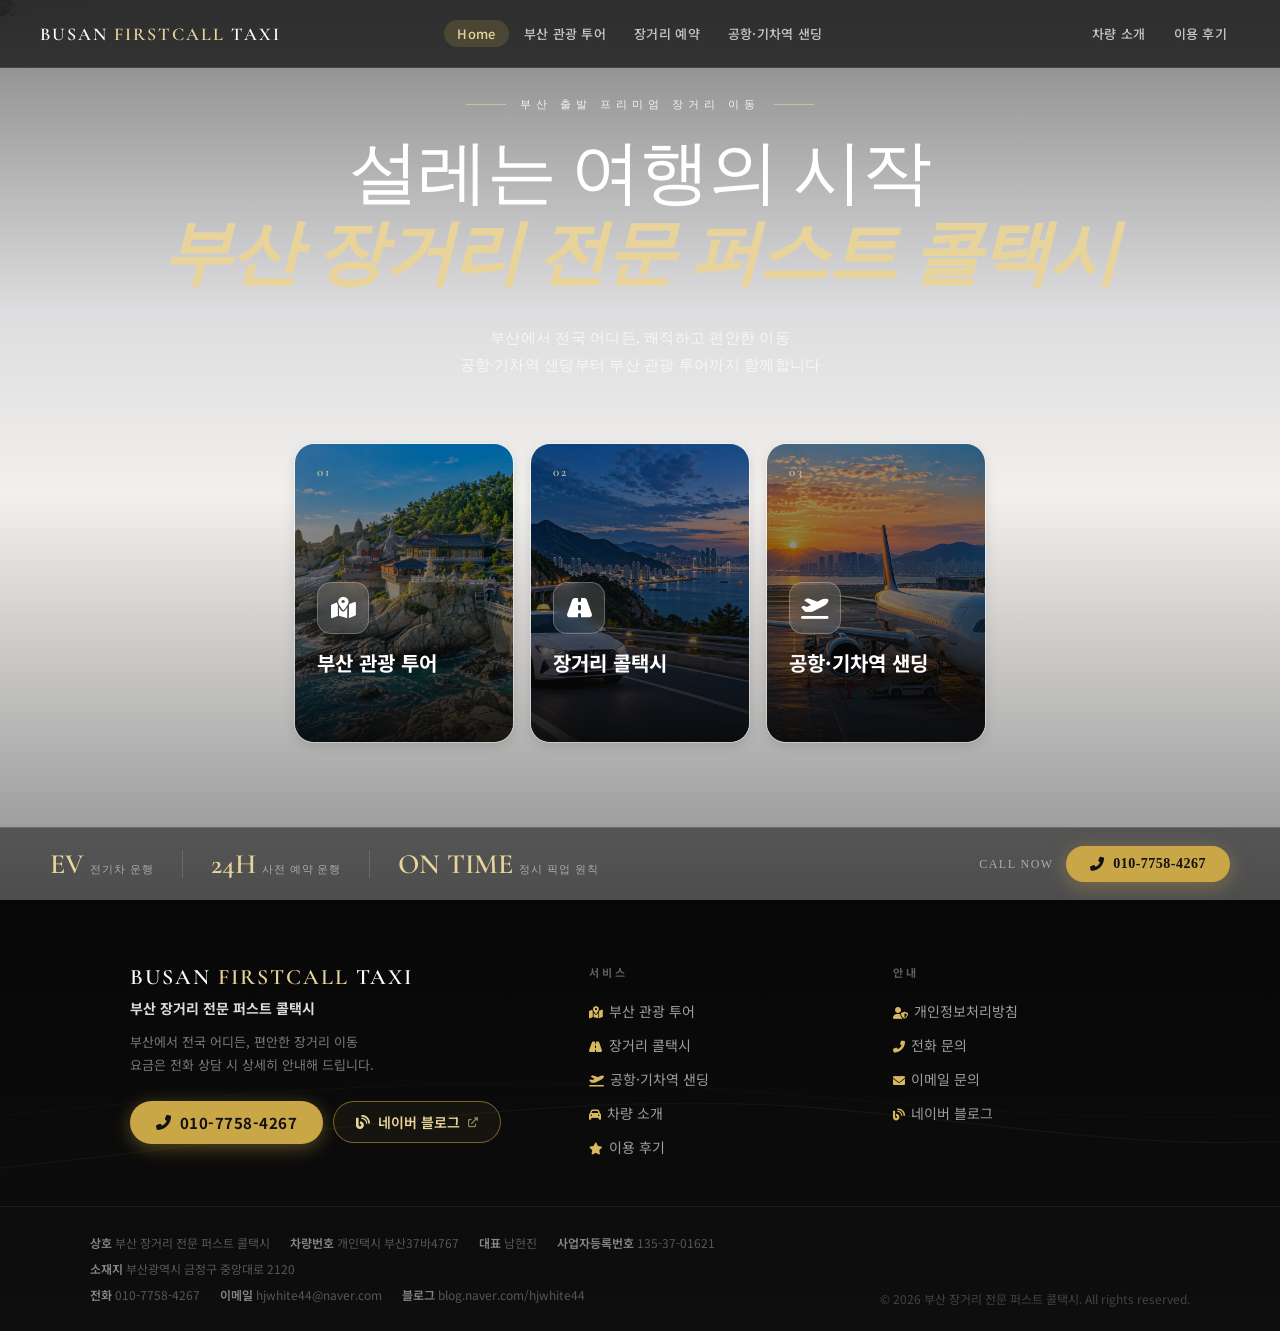
==== commit e27053c7: "Add files via upload" ====
--- a/index.html
+++ b/index.html
@@ -372,14 +372,16 @@
       "@type": "TaxiService",
       "name": "부산 장거리 전문 퍼스트 콜택시",
       "url": "https://busanfirstcall.com/",
-      "telephone": "+82-10-4242-4767",
+      "sameAs": ["https://blog.naver.com/hjwhite44"],
+      "telephone": "+82-10-7758-4267",
       "areaServed": ["부산광역시", "대한민국"],
       "provider": {
         "@type": "LocalBusiness",
         "name": "부산 장거리 전문 퍼스트 콜택시",
-        "telephone": "+82-10-4242-4767",
-        "email": "mrkim_calltaxi@naver.com",
-        "address": { "@type": "PostalAddress", "addressRegion": "부산광역시", "addressLocality": "사하구", "addressCountry": "KR" }
+        "telephone": "+82-10-7758-4267",
+        "email": "hjwhite44@naver.com",
+        "address": { "@type": "PostalAddress", "streetAddress": "중앙대로 2120", "addressLocality": "금정구", "addressRegion": "부산광역시", "addressCountry": "KR" },
+        "sameAs": ["https://blog.naver.com/hjwhite44"]
       }
     }
     </script>
@@ -453,7 +455,7 @@
             </div>
             <div class="bottom-cta">
                 <span class="cta-label">CALL NOW</span>
-                <a href="tel:010-4242-4767" class="cta-phone"><i class="fas fa-phone-alt"></i> 010-4242-4767</a>
+                <a href="tel:010-7758-4267" class="cta-phone"><i class="fas fa-phone-alt"></i> 010-7758-4267</a>
             </div>
         </div>
 
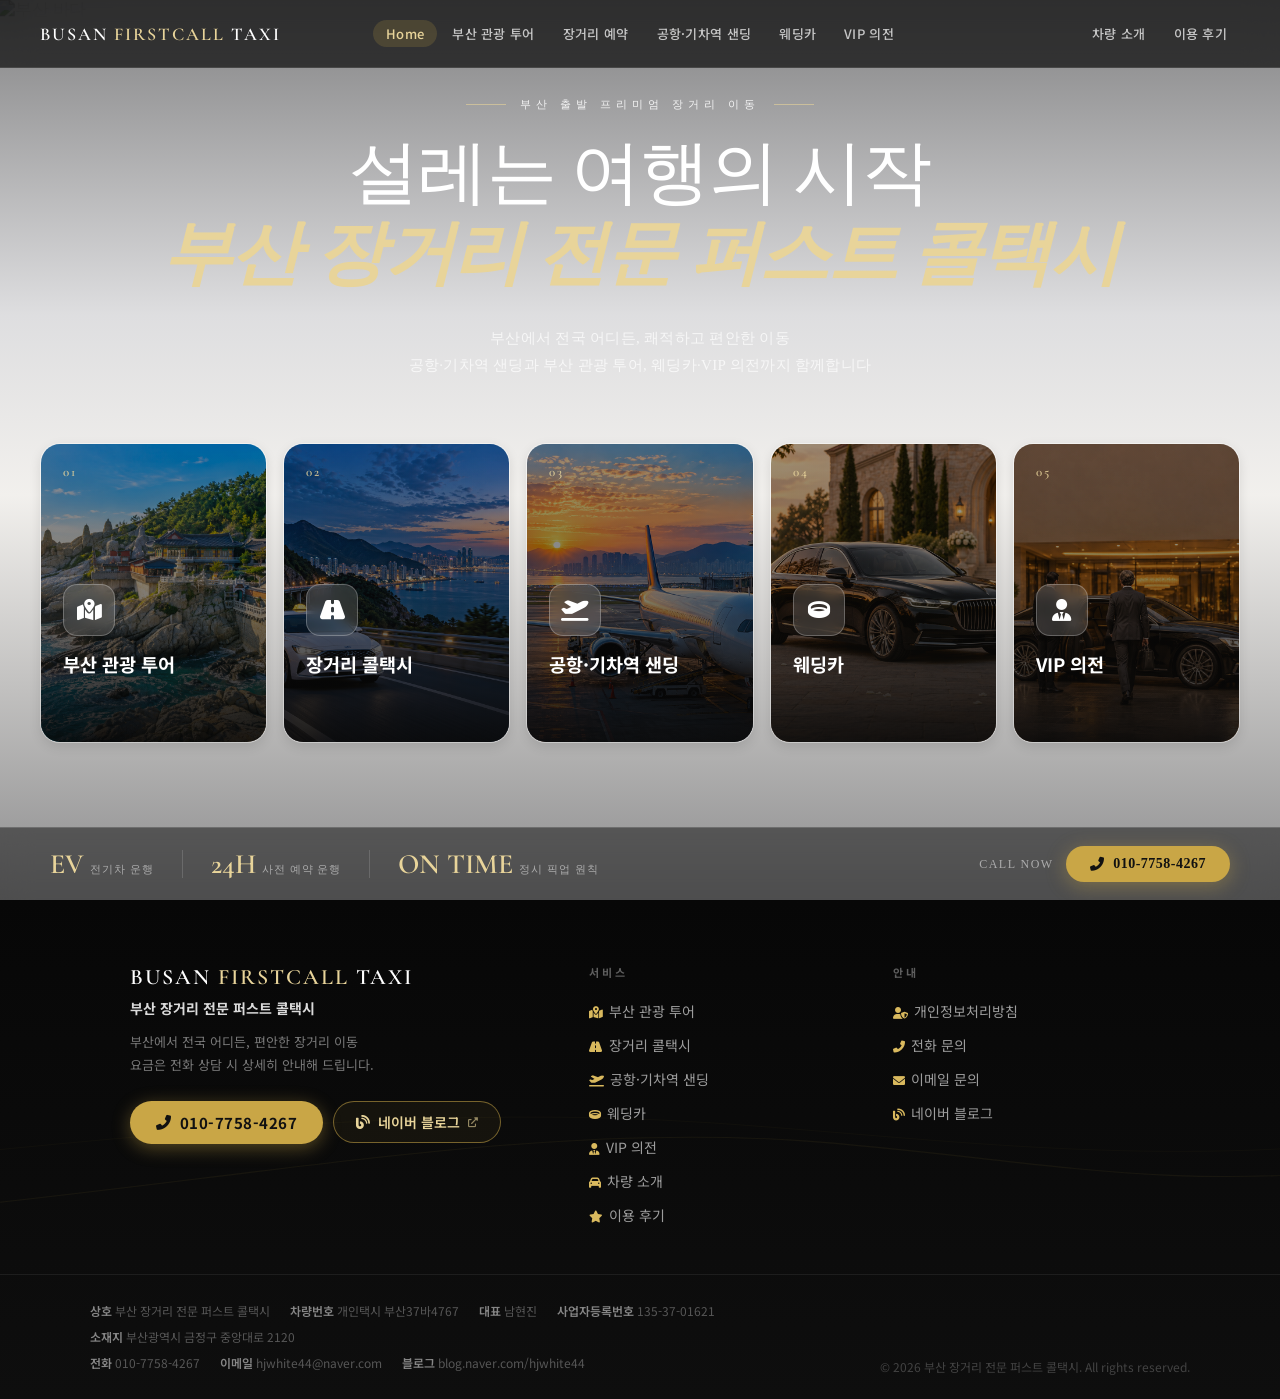
==== commit f5cd230c: "Add files via upload" ====
--- a/index.html
+++ b/index.html
@@ -7,13 +7,13 @@
     <meta property="og:type" content="website">
     <meta property="og:url" content="https://busanfirstcall.com/index.html">
     <meta property="og:title" content="부산 장거리 전문 퍼스트 콜택시 | 장거리·공항·관광 콜택시">
-    <meta property="og:description" content="부산 장거리 전문 퍼스트 콜택시 - 부산 출발 전국 장거리 콜택시, 김해공항·부산역 픽업/샌딩, 부산 관광 투어. 요금은 전화 상담으로 상세히 안내해 드립니다.">
+    <meta property="og:description" content="부산 장거리 전문 퍼스트 콜택시 - 부산 출발 전국 장거리 콜택시, 김해공항·부산역 픽업/샌딩, 부산 관광 투어, 웨딩카, VIP 의전. 요금은 전화 상담으로 상세히 안내해 드립니다.">
     <meta property="og:image" content="https://busanfirstcall.com/og-image.jpg">
     <meta property="og:site_name" content="부산 장거리 전문 퍼스트 콜택시">
     <meta name="twitter:card" content="summary_large_image">
     <meta name="twitter:title" content="부산 장거리 전문 퍼스트 콜택시 | 장거리·공항·관광 콜택시">
-    <meta name="twitter:description" content="부산 장거리 전문 퍼스트 콜택시 - 부산 출발 전국 장거리 콜택시, 김해공항·부산역 픽업/샌딩, 부산 관광 투어. 요금은 전화 상담으로 상세히 안내해 드립니다.">
-    <meta name="description" content="부산 장거리 전문 퍼스트 콜택시 - 부산 출발 전국 장거리 콜택시, 김해공항·부산역 픽업/샌딩, 부산 관광 투어. 요금은 전화 상담으로 상세히 안내해 드립니다.">
+    <meta name="twitter:description" content="부산 장거리 전문 퍼스트 콜택시 - 부산 출발 전국 장거리 콜택시, 김해공항·부산역 픽업/샌딩, 부산 관광 투어, 웨딩카, VIP 의전. 요금은 전화 상담으로 상세히 안내해 드립니다.">
+    <meta name="description" content="부산 장거리 전문 퍼스트 콜택시 - 부산 출발 전국 장거리 콜택시, 김해공항·부산역 픽업/샌딩, 부산 관광 투어, 웨딩카, VIP 의전. 요금은 전화 상담으로 상세히 안내해 드립니다.">
     <title>부산 장거리 전문 퍼스트 콜택시 | 장거리·공항·관광 콜택시</title>
     <link rel="canonical" href="https://busanfirstcall.com/">
     <link rel="icon" href="favicon.ico" type="image/x-icon">
@@ -49,14 +49,14 @@
         .hero-sub { font-size: 15px; font-weight: 300; color: rgba(255,255,255,0.72); letter-spacing: 0.3px; line-height: 1.8; text-align: center; opacity: 0; animation: fadeUp 1s ease 0.75s forwards; margin-bottom: 64px; }
 
         /* ── 서비스 카드 (글래스모피즘 반영) ── */
-        .services { display: flex; gap: 16px; opacity: 0; animation: fadeUp 1s ease 1s forwards; }
+        .services { display: flex; gap: 16px; width: 100%; max-width: 1240px; opacity: 0; animation: fadeUp 1s ease 1s forwards; }
         .svc-card {
-            position: relative; width: 220px; height: 300px; border-radius: 20px; overflow: hidden; cursor: pointer;
-            transition: width 0.55s cubic-bezier(0.4,0,0.2,1), box-shadow 0.4s ease, transform 0.4s ease, border-color 0.4s;
+            position: relative; flex: 1 1 0; min-width: 0; height: 300px; border-radius: 20px; overflow: hidden; cursor: pointer;
+            transition: flex-grow 0.55s cubic-bezier(0.4,0,0.2,1), box-shadow 0.4s ease, transform 0.4s ease, border-color 0.4s;
             border: 1px solid rgba(255,255,255,0.25); background: rgba(255,255,255,0.05); backdrop-filter: blur(8px);
-            box-shadow: 0 4px 12px rgba(0,0,0,0.1); flex-shrink: 0;
-        }
-        .svc-card:hover { width: 360px; border-color: #E8D49A; box-shadow: 0 20px 50px rgba(201,166,70,0.2), 0 10px 20px rgba(0,0,0,0.1); transform: translateY(-6px); }
+            box-shadow: 0 4px 12px rgba(0,0,0,0.1);
+        }
+        .svc-card:hover { flex-grow: 1.55; border-color: #E8D49A; box-shadow: 0 20px 50px rgba(201,166,70,0.2), 0 10px 20px rgba(0,0,0,0.1); transform: translateY(-6px); }
         .svc-card .svc-bg { position: absolute; inset: 0; background-size: cover; background-position: center; transition: transform 0.6s ease; filter: brightness(0.62) saturate(1.15); }
         .svc-card:hover .svc-bg { transform: scale(1.06); filter: brightness(0.67) saturate(1.35); }
         .svc-card::after { content: ''; position: absolute; inset: 0; background: linear-gradient(to top, rgba(8,8,8,0.88) 0%, rgba(24,24,24,0.22) 50%, transparent 100%); z-index: 1; }
@@ -64,7 +64,7 @@
         .svc-num { position: absolute; top: 20px; left: 22px; font-family: 'Cormorant Garamond', serif; font-size: 13px; font-weight: 600; color: rgba(232,212,154,0.85); letter-spacing: 2px; }
         .svc-icon { width: 52px; height: 52px; border-radius: 14px; background: rgba(255,255,255,0.14); border: 1px solid rgba(255,255,255,0.25); display: flex; align-items: center; justify-content: center; font-size: 22px; color: #fff; margin-bottom: 16px; backdrop-filter: blur(6px); transition: background 0.3s, border-color 0.3s; }
         .svc-card:hover .svc-icon { background: rgba(201,166,70,0.28); border-color: #E8D49A; color: #E8D49A; }
-        .svc-title { font-family: 'Noto Sans KR', sans-serif; font-size: 20px; font-weight: 700; color: #fff; margin-bottom: 10px; line-height: 1.3; white-space: nowrap; }
+        .svc-title { font-family: 'Noto Sans KR', sans-serif; font-size: clamp(15px, 1.45vw, 20px); font-weight: 700; color: #fff; margin-bottom: 10px; line-height: 1.3; white-space: nowrap; }
         .svc-desc { font-size: 14px; font-weight: 300; color: rgba(255,255,255,0.75); line-height: 1.75; max-height: 0; overflow: hidden; transition: max-height 0.55s ease, opacity 0.45s ease; opacity: 0; }
         .svc-card:hover .svc-desc { max-height: 120px; opacity: 1; }
         .svc-arrow { display: inline-flex; align-items: center; gap: 6px; margin-top: 16px; font-size: 13px; font-weight: 700; color: #E8D49A; letter-spacing: 1.5px; opacity: 0; transform: translateX(-8px); transition: opacity 0.35s ease 0.1s, transform 0.35s ease 0.1s; }
@@ -93,11 +93,11 @@
         .bg-popup.active { pointer-events: all; opacity: 1; visibility: visible; }
         body.hover-active .hero-eyebrow, body.hover-active .hero-title, body.hover-active .hero-sub, body.hover-active .bottom-bar, body.hover-active .scroll-hint { opacity: 0.05; pointer-events: none; transition: opacity 0.5s; }
         body.hover-active #main-header { opacity: 0.15; transition: opacity 0.5s; }
-        body.tour-active .svc-card:not(#card-tour), body.taxi-active .svc-card:not(#card-taxi), body.airport-active .svc-card:not(#card-airport) { opacity: 0.1; filter: blur(4px); pointer-events: none; }
+        body.tour-active .svc-card:not(#card-tour), body.taxi-active .svc-card:not(#card-taxi), body.airport-active .svc-card:not(#card-airport), body.wedding-active .svc-card:not(#card-wedding), body.vip-active .svc-card:not(#card-vip) { opacity: 0.1; filter: blur(4px); pointer-events: none; }
         
         .overlay-title { font-family: 'Cormorant Garamond', serif; color: #fff; font-size: 28px; font-weight: 300; letter-spacing: 6px; text-transform: uppercase; opacity: 0; transform: translateY(-16px); transition: all 0.9s ease; margin-bottom: 4px; }
         .overlay-title em { font-style: italic; color: #E8D49A; }
-        .bg-tour.active .overlay-title, .bg-taxi.active .overlay-title, .bg-airport.active .overlay-title { transform: translateY(0); opacity: 1; }
+        .bg-tour.active .overlay-title, .bg-taxi.active .overlay-title, .bg-airport.active .overlay-title, .bg-wedding.active .overlay-title, .bg-vip.active .overlay-title { transform: translateY(0); opacity: 1; }
 
         /* 투어 팝업 애니메이션 & 카드 */
         .marquee-wrapper { position: absolute; inset: 0; z-index: 1; opacity: 0.2; display: flex; align-items: center; overflow: hidden; }
@@ -262,19 +262,63 @@
         .guarantee-text h5 { color: #fff; font-size: 15px; margin: 0 0 5px; font-weight: 700; }
         .guarantee-text p { color: rgba(255,255,255,0.6); font-size: 12px; line-height: 1.5; margin: 0; }
 
+        /* ── 웨딩·VIP 팝업 공통 ── */
+        /* 이미지 파일이 없으면 뒤쪽 그라데이션이 대신 보입니다 */
+        .feature-bg { position: fixed; inset: 0; z-index: 0; background-size: cover; background-position: center; filter: brightness(0.45); transition: transform 15s ease-out; }
+        .bg-wedding.active .feature-bg, .bg-vip.active .feature-bg { transform: scale(1.12); }
+        .feature-overlay-content { position: relative; z-index: 10; display: flex; flex-direction: column; align-items: center; width: 100%; max-height: 100%; overflow-y: auto; padding: 48px 20px; }
+        .fcard-grid { display: grid; grid-template-columns: repeat(3, 1fr); gap: 16px; width: 1020px; max-width: 100%; margin-top: 26px; }
+        .fcard { background: rgba(18,18,18,0.68); backdrop-filter: blur(14px); border: 1px solid rgba(220,220,226,0.14); border-radius: 18px; padding: 32px 22px; text-align: center; box-shadow: 0 15px 35px rgba(0,0,0,0.35); opacity: 0; transform: translateY(24px); transition: opacity 0.8s ease, transform 0.8s ease; }
+        .bg-wedding.active .fcard, .bg-vip.active .fcard { opacity: 1; transform: translateY(0); }
+        .fcard:nth-child(1) { transition-delay: 0.15s; }
+        .fcard:nth-child(2) { transition-delay: 0.3s; }
+        .fcard:nth-child(3) { transition-delay: 0.45s; }
+        .fcard-icon { width: 64px; height: 64px; background: rgba(201,166,70,0.10); border: 1px solid #C9A646; color: #E8D49A; border-radius: 50%; display: flex; align-items: center; justify-content: center; font-size: 25px; margin: 0 auto 18px; }
+        .fcard h4 { color: #fff; font-size: 18px; margin: 0 0 10px; font-weight: 700; word-break: keep-all; }
+        .fcard p { color: rgba(255,255,255,0.68); font-size: 14px; line-height: 1.65; margin: 0; word-break: keep-all; }
+        .feature-overlay-content .cinfo-bar { margin-top: 20px; flex-wrap: wrap; }
+
         @keyframes fadeUp { from { opacity: 0; transform: translateY(20px); } to { opacity: 1; transform: translateY(0); } }
         @keyframes fadeIn { from { opacity: 0; } to { opacity: 1; } }
 
         #page-transition-overlay { position: fixed; inset: 0; background: #F4F4F6; z-index: 9999; opacity: 0; pointer-events: none; transition: opacity 0.4s ease; }
 
         /* ── 모바일 반응형 ── */
+        /* 작은 노트북 화면: 카드와 제목 높이를 줄여 한 화면에 맞춤 */
+        @media (min-width: 769px) and (max-height: 860px) {
+            .hero { padding: 76px 40px 92px; }
+            .hero-eyebrow { margin-bottom: 14px; }
+            .hero-title { font-size: clamp(34px, 4.2vw, 58px); margin-bottom: 16px; }
+            .hero-sub { font-size: 14px; margin-bottom: 26px; }
+            .svc-card { height: 236px; }
+        }
+        /* 태블릿: 카드 5장을 좁은 폭에 맞춤 */
+        @media (min-width: 769px) and (max-width: 1000px) {
+            .hero { padding-left: 20px; padding-right: 20px; }
+            .services { gap: 10px; }
+            .svc-body { padding: 18px 14px; }
+            .svc-num { left: 14px; top: 16px; }
+            .svc-title { white-space: normal; word-break: keep-all; font-size: 15px; }
+            .svc-desc { font-size: 12.5px; }
+            .svc-icon { width: 44px; height: 44px; font-size: 18px; margin-bottom: 12px; }
+            .svc-arrow { font-size: 11px; }
+            .bottom-bar { padding: 12px 20px; }
+            .bottom-bar > div:first-child { gap: 18px !important; }
+            .bottom-stat { flex-direction: column; gap: 2px; }
+            .stat-num { font-size: 20px; white-space: nowrap; }
+            .stat-label { white-space: nowrap; }
+            .cta-label { display: none; }
+            .cta-phone { white-space: nowrap; }
+        }
         @media (max-width: 768px) {
-            .hero { padding: 80px 20px 160px; justify-content: flex-end; }
+            /* 카드가 5장이라 화면보다 길어질 수 있으므로 잘리지 않고 스크롤되게 함 */
+            .hero-section { height: auto; min-height: 100vh; min-height: 100svh; }
+            .hero { height: auto; min-height: 100vh; min-height: 100svh; padding: 80px 20px 160px; justify-content: flex-end; }
             .hero-title { font-size: clamp(28px, 7vw, 48px); margin-bottom: 16px; }
             .hero-sub { font-size: 13px; margin-bottom: 28px; }
             .services { flex-direction: column; align-items: stretch; gap: 10px; width: 100%; max-width: 400px; margin: 0 auto; }
-            .svc-card { width: 100% !important; max-width: 100%; height: 110px; border-radius: 16px; }
-            .svc-card:hover { width: 100% !important; transform: none; }
+            .svc-card { flex: none; width: 100%; height: 110px; border-radius: 16px; }
+            .svc-card:hover { flex-grow: 0; transform: none; }
             /* 모바일: 항상 설명 표시 */
             .svc-desc { max-height: 60px !important; opacity: 1 !important; font-size: 12px !important; }
             .svc-arrow { opacity: 1 !important; transform: translateX(0) !important; }
@@ -315,6 +359,11 @@
             .popup-close { top: 14px; right: 14px; width: 38px; height: 38px; font-size: 15px; }
             .popup-cta-btn { margin-top: 14px; padding: 12px 24px; font-size: 13px; }
             .taxi-overlay-content { top: 56px; }
+            .fcard-grid { grid-template-columns: 1fr; gap: 10px; margin-top: 14px; }
+            .fcard { padding: 18px 16px; }
+            .fcard-icon { width: 46px; height: 46px; font-size: 18px; margin-bottom: 10px; }
+            .fcard h4 { font-size: 16px; margin-bottom: 6px; }
+            .fcard p { font-size: 13px; }
             .airport-overlay-content { top: 56px; }
             .ctab { padding: 7px 18px; font-size: 11px; }
             .ctab-wrap { gap: 6px; margin-bottom: 14px; }
@@ -322,9 +371,10 @@
         /* 모바일: 팝업 내용이 화면보다 길 때 스크롤 가능 */
         @media (max-width: 768px) {
             .bg-popup { overflow-y: auto; -webkit-overflow-scrolling: touch; justify-content: flex-start; }
-            .tour-overlay-content, .taxi-overlay-content, .airport-overlay-content {
+            .tour-overlay-content, .taxi-overlay-content, .airport-overlay-content, .feature-overlay-content {
                 position: relative !important; top: auto !important; left: auto !important;
                 transform: none !important; padding: 72px 12px 40px !important; }
+            .feature-overlay-content { max-height: none; overflow: visible; }
         }
         .svc-card:focus-visible { outline: 2px solid #E8D49A; outline-offset: 3px; }
         @media (max-width: 480px) {
@@ -403,7 +453,7 @@
             </h1>
             <p class="hero-sub">
                 부산에서 전국 어디든, 쾌적하고 편안한 이동<br>
-                공항·기차역 샌딩부터 부산 관광 투어까지 함께합니다
+                공항·기차역 샌딩과 부산 관광 투어, 웨딩카·VIP 의전까지 함께합니다
             </p>
             <div class="services">
                 <div class="svc-card" id="card-tour" role="button" tabindex="0">
@@ -438,6 +488,30 @@
                         <div class="svc-text-col">
                             <div class="svc-title">공항·기차역 샌딩</div>
                             <p class="svc-desc">김해공항 · 부산역 픽업/샌딩<br>항공편·열차 일정 맞춤 배차</p>
+                            <span class="svc-arrow">EXPLORE <i class="fas fa-arrow-right"></i></span>
+                        </div>
+                    </div>
+                </div>
+                <div class="svc-card" id="card-wedding" role="button" tabindex="0">
+                    <div class="svc-bg" style="background-image:url('웨딩.png'),linear-gradient(135deg,#0E0E0E 0%,#1E1E1E 55%,#3B3222 100%)"></div>
+                    <div class="svc-body">
+                        <span class="svc-num">04</span>
+                        <div class="svc-icon"><i class="fas fa-ring"></i></div>
+                        <div class="svc-text-col">
+                            <div class="svc-title">웨딩카</div>
+                            <p class="svc-desc">신랑·신부, 혼주 이동부터<br>신혼여행 공항 샌딩까지</p>
+                            <span class="svc-arrow">EXPLORE <i class="fas fa-arrow-right"></i></span>
+                        </div>
+                    </div>
+                </div>
+                <div class="svc-card" id="card-vip" role="button" tabindex="0">
+                    <div class="svc-bg" style="background-image:url('의전.png'),linear-gradient(135deg,#0E0E0E 0%,#1E1E1E 55%,#3B3222 100%)"></div>
+                    <div class="svc-body">
+                        <span class="svc-num">05</span>
+                        <div class="svc-icon"><i class="fas fa-user-tie"></i></div>
+                        <div class="svc-text-col">
+                            <div class="svc-title">VIP 의전</div>
+                            <p class="svc-desc">바이어·임원·귀빈 이동<br>일정에 맞춘 전용 차량 의전</p>
                             <span class="svc-arrow">EXPLORE <i class="fas fa-arrow-right"></i></span>
                         </div>
                     </div>
@@ -569,6 +643,46 @@
                 <div class="guarantee-box"><i class="fas fa-receipt guarantee-icon"></i><div class="guarantee-text"><h5>전화 상담 요금 안내</h5><p>출발지·일정에 맞춰<br>요금을 미리 상세히 안내해 드립니다.</p></div></div>
             </div>
             <a href="airport-sending.html" class="popup-cta-btn" onclick="event.stopPropagation()"><i class="fas fa-plane-departure"></i> 공항 샌딩 예약하기 <i class="fas fa-arrow-right"></i></a>
+        </div>
+    </div>
+
+    <div class="bg-popup bg-wedding" id="bg-wedding">
+        <div class="feature-bg" style="background-image:url('웨딩.png'),linear-gradient(135deg,#0E0E0E 0%,#1E1E1E 55%,#3B3222 100%)"></div>
+        <div class="feature-overlay-content">
+            <h2 class="overlay-title">WEDDING <em>CAR</em></h2>
+            <div class="fcard-grid">
+                <div class="fcard"><div class="fcard-icon"><i class="fas fa-ring"></i></div><h4>예식 당일 이동</h4><p>메이크업샵에서 예식장까지<br>하루 일정에 맞춰 여유 있게 모십니다.</p></div>
+                <div class="fcard"><div class="fcard-icon"><i class="fas fa-users"></i></div><h4>혼주·가족·하객 이동</h4><p>세단부터 최대 11인 쏠라티까지<br>인원에 맞춰 배차해 드립니다.</p></div>
+                <div class="fcard"><div class="fcard-icon"><i class="fas fa-plane-departure"></i></div><h4>신혼여행 출발</h4><p>예식 후 김해공항·부산역까지<br>수하물과 함께 편안하게 모십니다.</p></div>
+            </div>
+            <div class="cinfo-bar">
+                <div class="cib"><i class="fas fa-phone-alt"></i> 요금 <strong>전화 상담 시 상세 안내</strong></div>
+                <div class="cib-sep"></div>
+                <div class="cib"><i class="fas fa-car"></i> 그랜저 · 아이오닉 6 · 쏠라티</div>
+                <div class="cib-sep"></div>
+                <div class="cib"><i class="fas fa-road"></i> 타 지역 예식도 운행</div>
+            </div>
+            <a href="wedding-car.html" class="popup-cta-btn" onclick="event.stopPropagation()"><i class="fas fa-ring"></i> 웨딩카 예약하기 <i class="fas fa-arrow-right"></i></a>
+        </div>
+    </div>
+
+    <div class="bg-popup bg-vip" id="bg-vip">
+        <div class="feature-bg" style="background-image:url('의전.png'),linear-gradient(135deg,#0E0E0E 0%,#1E1E1E 55%,#3B3222 100%)"></div>
+        <div class="feature-overlay-content">
+            <h2 class="overlay-title">VIP <em>ESCORT</em></h2>
+            <div class="fcard-grid">
+                <div class="fcard"><div class="fcard-icon"><i class="fas fa-handshake"></i></div><h4>바이어·귀빈 의전</h4><p>김해공항·부산역 픽업부터<br>호텔과 미팅 장소까지 일정대로 모십니다.</p></div>
+                <div class="fcard"><div class="fcard-icon"><i class="fas fa-user-tie"></i></div><h4>임원·비즈니스 이동</h4><p>장거리 출장도 정숙한 차량에서<br>업무와 휴식에 집중하실 수 있습니다.</p></div>
+                <div class="fcard"><div class="fcard-icon"><i class="fas fa-users"></i></div><h4>행사·단체 의전</h4><p>쏠라티 등 인원에 맞는 차량으로<br>행사와 워크숍 이동을 돕습니다.</p></div>
+            </div>
+            <div class="cinfo-bar">
+                <div class="cib"><i class="fas fa-phone-alt"></i> 요금 <strong>전화 상담 시 상세 안내</strong></div>
+                <div class="cib-sep"></div>
+                <div class="cib"><i class="fas fa-car"></i> 그랜저 · 싼타페 · 쏠라티</div>
+                <div class="cib-sep"></div>
+                <div class="cib"><i class="fas fa-route"></i> 일정·동선 사전 조율</div>
+            </div>
+            <a href="vip-service.html" class="popup-cta-btn" onclick="event.stopPropagation()"><i class="fas fa-user-tie"></i> VIP 의전 예약하기 <i class="fas fa-arrow-right"></i></a>
         </div>
     </div>
 
@@ -611,7 +725,9 @@
             const cards = [
                 { id:'card-tour', bg:'bg-tour', bodyClass:'tour-active', href:'tour-reservation.html' },
                 { id:'card-taxi', bg:'bg-taxi', bodyClass:'taxi-active', href:'long-distance-reservation.html' },
-                { id:'card-airport', bg:'bg-airport', bodyClass:'airport-active', href:'airport-sending.html' }
+                { id:'card-airport', bg:'bg-airport', bodyClass:'airport-active', href:'airport-sending.html' },
+                { id:'card-wedding', bg:'bg-wedding', bodyClass:'wedding-active', href:'wedding-car.html' },
+                { id:'card-vip', bg:'bg-vip', bodyClass:'vip-active', href:'vip-service.html' }
             ];
 
             const globalClose = document.getElementById('global-popup-close');
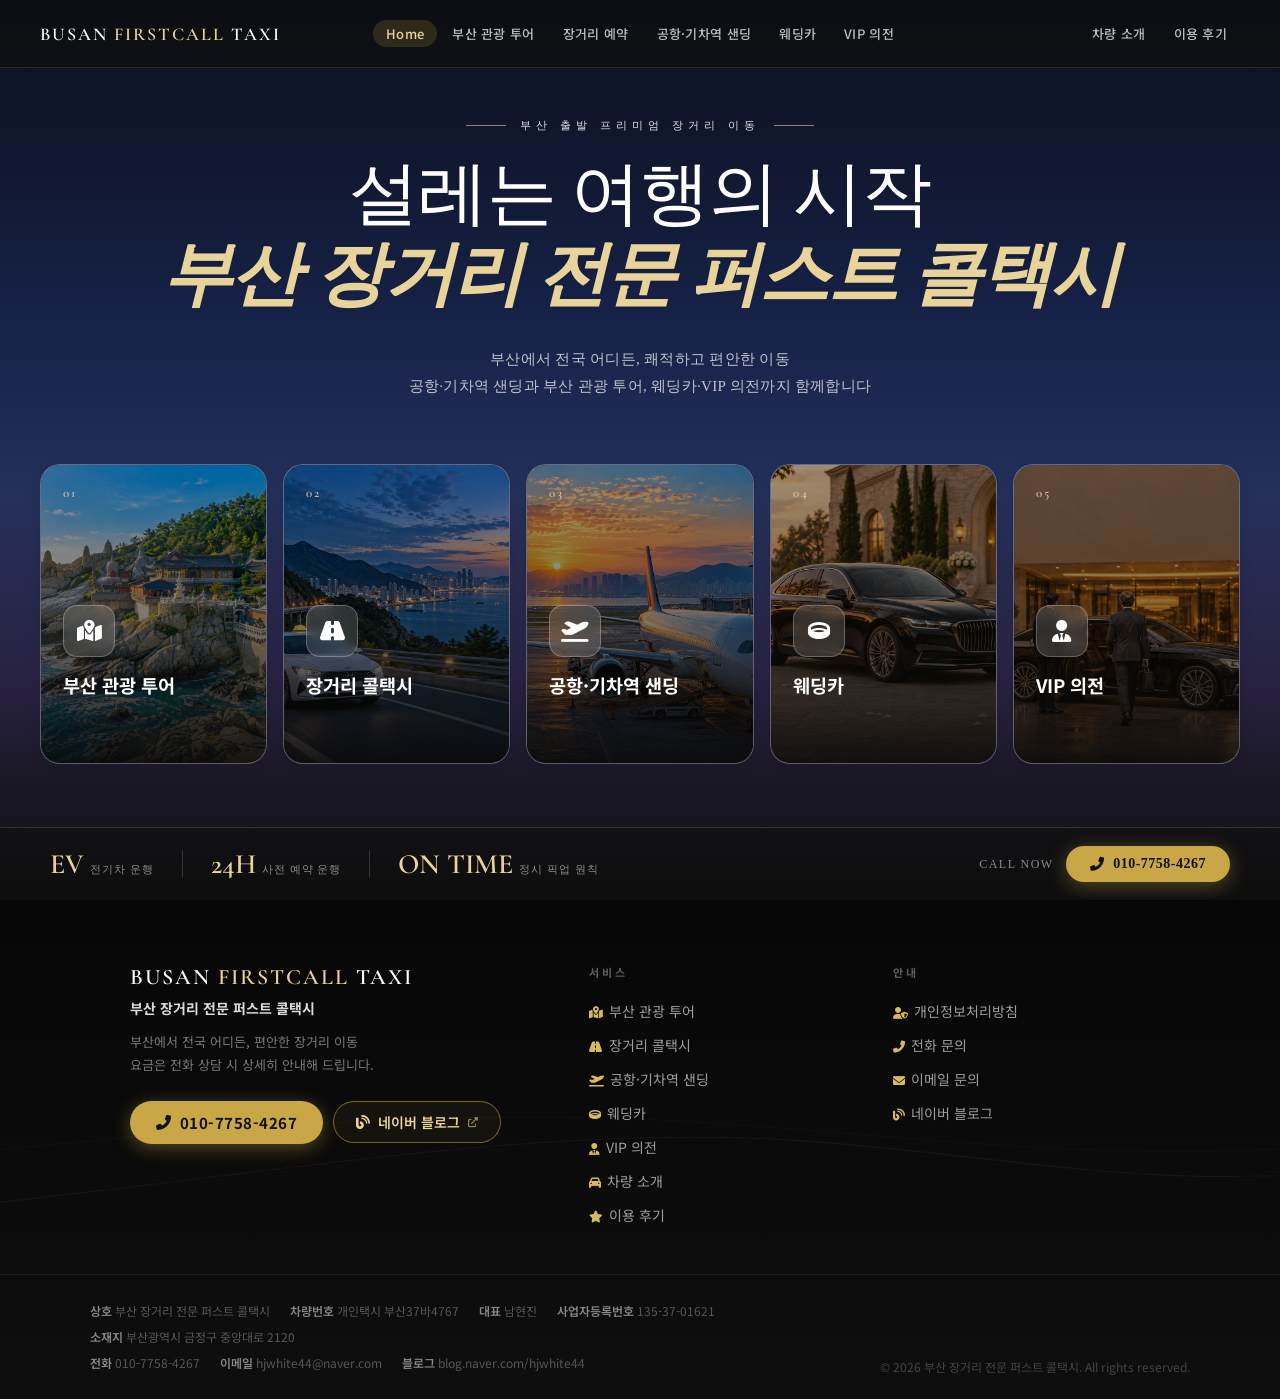
==== commit bcd114ef: "Add files via upload" ====
--- a/index.html
+++ b/index.html
@@ -17,7 +17,7 @@
     <title>부산 장거리 전문 퍼스트 콜택시 | 장거리·공항·관광 콜택시</title>
     <link rel="canonical" href="https://busanfirstcall.com/">
     <link rel="icon" href="favicon.ico" type="image/x-icon">
-    <link href="https://fonts.googleapis.com/css2?family=Noto+Sans+KR:wght@300;400;500;700&family=Cormorant+Garamond:ital,wght@0,300;0,600;0,700;1,300;1,600&family=DM+Sans:wght@300;400;500&display=swap" rel="stylesheet">
+    <link href="https://fonts.googleapis.com/css2?family=Noto+Sans+KR:wght@300;400;500;700&family=Cormorant+Garamond:ital,wght@0,300;0,600;0,700;1,300;1,600&family=DM+Sans:wght@300;400;500&family=Noto+Serif+KR:wght@300;500;600;700&display=swap" rel="stylesheet">
     <link rel="stylesheet" href="https://cdnjs.cloudflare.com/ajax/libs/font-awesome/6.0.0/css/all.min.css">
     <style>
         *, *::before, *::after { box-sizing: border-box; margin: 0; padding: 0; }
@@ -34,9 +34,11 @@
         }
 
         /* ── 배경 및 메인 ── */
-        .bg-ocean { position: absolute; inset: 0; z-index: 0; overflow: hidden; }
-        .bg-ocean img { width: 100%; height: 100%; object-fit: cover; object-position: center 40%; transform: scale(1.05); animation: slowDrift 30s ease-in-out infinite alternate; filter: brightness(0.78) saturate(0.95); }
+        /* 배경 이미지를 못 불러와도 글씨가 보이도록 사진과 비슷한 밤바다 톤을 미리 깔아 둠 */
+        .bg-ocean { position: absolute; inset: 0; z-index: 0; overflow: hidden; background: linear-gradient(180deg, #0B1430 0%, #1B2A5C 55%, #2A2350 75%, #0E0E0E 100%); }
+        .bg-ocean img { width: 100%; height: 100%; object-fit: cover; object-position: 70% 45%; transform: scale(1.05); animation: slowDrift 30s ease-in-out infinite alternate; filter: brightness(0.78) saturate(0.95); }
         @keyframes slowDrift { from { transform: scale(1.05) translate(0, 0); } to { transform: scale(1.1) translate(-1%, 1%); } }
+        .hero-ai-badge { top: calc(var(--bmt-h, 68px) + 14px); right: 24px; z-index: 15; }
         .bg-overlay-top { position: absolute; inset: 0; z-index: 1; background: linear-gradient(to bottom, rgba(14,14,14,0.50) 0%, rgba(28,28,28,0.10) 35%, rgba(201,166,70,0.05) 55%, rgba(14,14,14,0.45) 100%); }
 
         .hero { position: relative; z-index: 10; height: 100%; display: flex; flex-direction: column; align-items: center; justify-content: center; padding: 80px 40px 140px; }
@@ -167,7 +169,7 @@
             color: #D9B95E; letter-spacing: 2px;
             margin-bottom: 8px;
         }
-        .scard-icon { font-size: 26px; line-height: 1; margin-bottom: 8px; }
+        .scard-icon { font-size: 22px; line-height: 1; margin-bottom: 10px; color: #D9B95E; }
         .scard-name {
             font-size: 12px; font-weight: 700; color: #fff;
             line-height: 1.4; word-break: keep-all;
@@ -312,8 +314,10 @@
         }
         @media (max-width: 768px) {
             /* 카드가 5장이라 화면보다 길어질 수 있으므로 잘리지 않고 스크롤되게 함 */
+            .bg-ocean img { object-position: 82% 45%; }
+            .hero-ai-badge { right: 14px; top: 78px; }
             .hero-section { height: auto; min-height: 100vh; min-height: 100svh; }
-            .hero { height: auto; min-height: 100vh; min-height: 100svh; padding: 80px 20px 160px; justify-content: flex-end; }
+            .hero { height: auto; min-height: 100vh; min-height: 100svh; padding: 112px 20px 160px; justify-content: flex-end; }
             .hero-title { font-size: clamp(28px, 7vw, 48px); margin-bottom: 16px; }
             .hero-sub { font-size: 13px; margin-bottom: 28px; }
             .services { flex-direction: column; align-items: stretch; gap: 10px; width: 100%; max-width: 400px; margin: 0 auto; }
@@ -339,7 +343,7 @@
             .overlay-title { font-size: 18px; letter-spacing: 2px; }
             .spot-grid { grid-template-columns: repeat(3, 1fr) !important; gap: 6px; }
             .scard { padding: 10px 6px 8px; border-radius: 10px; }
-            .scard-icon { font-size: 18px; }
+            .scard-icon { font-size: 16px; margin-bottom: 6px; }
             .scard-name { font-size: 10px; }
             .cpanel { max-width: 100%; }
             .cinfo-bar { flex-wrap: wrap; gap: 8px; padding: 8px 14px; font-size: 11px; }
@@ -441,9 +445,10 @@
 
     <div class="hero-section">
         <div class="bg-ocean">
-            <img src="https://images.unsplash.com/photo-1507525428034-b723cf961d3e?q=90&w=2160" alt="부산 바다">
+            <img src="main-hero.png" width="1922" height="732" alt="광안대교 야경" onerror="this.style.display='none'">
         </div>
         <div class="bg-overlay-top"></div>
+        <span class="bmt-ai-badge hero-ai-badge">AI 생성 이미지</span>
 
         <div class="hero">
             <p class="hero-eyebrow">부산 출발 프리미엄 장거리 이동</p>
@@ -457,7 +462,7 @@
             </p>
             <div class="services">
                 <div class="svc-card" id="card-tour" role="button" tabindex="0">
-                    <div class="svc-bg" style="background-image:url('해동 용궁사.png')"></div>
+                    <div class="svc-bg" style="background-image:url('해동 용궁사.png')"></div><span class="bmt-ai-badge bmt-ai-badge--tr">AI 생성 이미지</span>
                     <div class="svc-body">
                         <span class="svc-num">01</span>
                         <div class="svc-icon"><i class="fas fa-map-marked-alt"></i></div>
@@ -469,7 +474,7 @@
                     </div>
                 </div>
                 <div class="svc-card" id="card-taxi" role="button" tabindex="0">
-                    <div class="svc-bg" style="background-image:url('예약.png')"></div>
+                    <div class="svc-bg" style="background-image:url('예약.png')"></div><span class="bmt-ai-badge bmt-ai-badge--tr">AI 생성 이미지</span>
                     <div class="svc-body">
                         <span class="svc-num">02</span>
                         <div class="svc-icon"><i class="fas fa-road"></i></div>
@@ -481,7 +486,7 @@
                     </div>
                 </div>
                 <div class="svc-card" id="card-airport" role="button" tabindex="0">
-                    <div class="svc-bg" style="background-image:url('샌딩.png')"></div>
+                    <div class="svc-bg" style="background-image:url('샌딩.png')"></div><span class="bmt-ai-badge bmt-ai-badge--tr">AI 생성 이미지</span>
                     <div class="svc-body">
                         <span class="svc-num">03</span>
                         <div class="svc-icon"><i class="fas fa-plane-departure"></i></div>
@@ -493,7 +498,7 @@
                     </div>
                 </div>
                 <div class="svc-card" id="card-wedding" role="button" tabindex="0">
-                    <div class="svc-bg" style="background-image:url('웨딩.png'),linear-gradient(135deg,#0E0E0E 0%,#1E1E1E 55%,#3B3222 100%)"></div>
+                    <div class="svc-bg" style="background-image:url('웨딩.png'),linear-gradient(135deg,#0E0E0E 0%,#1E1E1E 55%,#3B3222 100%)"></div><span class="bmt-ai-badge bmt-ai-badge--tr">AI 생성 이미지</span>
                     <div class="svc-body">
                         <span class="svc-num">04</span>
                         <div class="svc-icon"><i class="fas fa-ring"></i></div>
@@ -505,7 +510,7 @@
                     </div>
                 </div>
                 <div class="svc-card" id="card-vip" role="button" tabindex="0">
-                    <div class="svc-bg" style="background-image:url('의전.png'),linear-gradient(135deg,#0E0E0E 0%,#1E1E1E 55%,#3B3222 100%)"></div>
+                    <div class="svc-bg" style="background-image:url('의전.png'),linear-gradient(135deg,#0E0E0E 0%,#1E1E1E 55%,#3B3222 100%)"></div><span class="bmt-ai-badge bmt-ai-badge--tr">AI 생성 이미지</span>
                     <div class="svc-body">
                         <span class="svc-num">05</span>
                         <div class="svc-icon"><i class="fas fa-user-tie"></i></div>
@@ -539,6 +544,7 @@
     <button id="global-popup-close" class="popup-close" style="display:none" aria-label="닫기"><i class="fas fa-times"></i></button>
 
     <div class="bg-popup bg-tour" id="bg-tour">
+        <span class="bmt-ai-badge bmt-ai-badge--popup">배경 · AI 생성 이미지</span>
         <div class="marquee-wrapper"><div class="marquee-track">
             <div class="marquee-item"><img src="해동 용궁사.png" alt="해동용궁사"></div>
             <div class="marquee-item"><img src="감천문화마을.png" alt="감천문화마을"></div>
@@ -561,30 +567,30 @@
 
             <div class="cpanel active" id="cpanel-a">
                 <div class="spot-grid">
-                    <div class="scard"><div class="scard-num">01</div><div class="scard-icon">🌊</div><div class="scard-name">광안리<br>해수욕장</div></div>
-                    <div class="scard"><div class="scard-num">02</div><div class="scard-icon">🏛️</div><div class="scard-name">동백섬<br>누리마루</div></div>
-                    <div class="scard"><div class="scard-num">03</div><div class="scard-icon">🏖️</div><div class="scard-name">해운대<br>해수욕장</div></div>
-                    <div class="scard"><div class="scard-num">04</div><div class="scard-icon">🏙️</div><div class="scard-name">엘시티<br>스카이라운지</div></div>
-                    <div class="scard"><div class="scard-num">05</div><div class="scard-icon">🌿</div><div class="scard-name">달맞이길</div></div>
-                    <div class="scard"><div class="scard-num">06</div><div class="scard-icon">⛩️</div><div class="scard-name">해동<br>용궁사</div></div>
-                    <div class="scard"><div class="scard-num">07</div><div class="scard-icon">🚡</div><div class="scard-name">블루라인<br>파크</div></div>
-                    <div class="scard"><div class="scard-num">08</div><div class="scard-icon">🛍️</div><div class="scard-name">신세계<br>백화점</div></div>
-                    <div class="scard"><div class="scard-num">09</div><div class="scard-icon">🎬</div><div class="scard-name">영화의<br>전당</div></div>
-                    <div class="scard"><div class="scard-num">10</div><div class="scard-icon">🌃</div><div class="scard-name">마린시티</div></div>
+                    <div class="scard"><div class="scard-num">01</div><div class="scard-icon"><i class="fas fa-water"></i></div><div class="scard-name">광안리<br>해수욕장</div></div>
+                    <div class="scard"><div class="scard-num">02</div><div class="scard-icon"><i class="fas fa-landmark"></i></div><div class="scard-name">동백섬<br>누리마루</div></div>
+                    <div class="scard"><div class="scard-num">03</div><div class="scard-icon"><i class="fas fa-umbrella-beach"></i></div><div class="scard-name">해운대<br>해수욕장</div></div>
+                    <div class="scard"><div class="scard-num">04</div><div class="scard-icon"><i class="fas fa-city"></i></div><div class="scard-name">엘시티<br>스카이라운지</div></div>
+                    <div class="scard"><div class="scard-num">05</div><div class="scard-icon"><i class="fas fa-moon"></i></div><div class="scard-name">달맞이길</div></div>
+                    <div class="scard"><div class="scard-num">06</div><div class="scard-icon"><i class="fas fa-place-of-worship"></i></div><div class="scard-name">해동<br>용궁사</div></div>
+                    <div class="scard"><div class="scard-num">07</div><div class="scard-icon"><i class="fas fa-train"></i></div><div class="scard-name">블루라인<br>파크</div></div>
+                    <div class="scard"><div class="scard-num">08</div><div class="scard-icon"><i class="fas fa-shopping-bag"></i></div><div class="scard-name">신세계<br>백화점</div></div>
+                    <div class="scard"><div class="scard-num">09</div><div class="scard-icon"><i class="fas fa-film"></i></div><div class="scard-name">영화의<br>전당</div></div>
+                    <div class="scard"><div class="scard-num">10</div><div class="scard-icon"><i class="fas fa-building"></i></div><div class="scard-name">마린시티</div></div>
                 </div>
             </div>
 
             <div class="cpanel" id="cpanel-b">
                 <div class="spot-grid">
-                    <div class="scard"><div class="scard-num">01</div><div class="scard-icon">🎨</div><div class="scard-name">감천<br>문화마을</div></div>
-                    <div class="scard"><div class="scard-num">02</div><div class="scard-icon">🚠</div><div class="scard-name">송도<br>해상케이블카</div></div>
-                    <div class="scard"><div class="scard-num">03</div><div class="scard-icon">🌉</div><div class="scard-name">송도<br>용궁구름다리</div></div>
-                    <div class="scard"><div class="scard-num">04</div><div class="scard-icon">🗼</div><div class="scard-name">용두산<br>전망대</div></div>
-                    <div class="scard"><div class="scard-num">05</div><div class="scard-icon">🐟</div><div class="scard-name">자갈치<br>시장</div></div>
-                    <div class="scard"><div class="scard-num">06</div><div class="scard-icon">🏪</div><div class="scard-name">국제시장</div></div>
-                    <div class="scard"><div class="scard-num">07</div><div class="scard-icon">📚</div><div class="scard-name">보수동<br>책방골목</div></div>
-                    <div class="scard"><div class="scard-num">08</div><div class="scard-icon">🏘️</div><div class="scard-name">흰여울<br>문화마을</div></div>
-                    <div class="scard"><div class="scard-num">09</div><div class="scard-icon">🌊</div><div class="scard-name">오륙도</div></div>
+                    <div class="scard"><div class="scard-num">01</div><div class="scard-icon"><i class="fas fa-palette"></i></div><div class="scard-name">감천<br>문화마을</div></div>
+                    <div class="scard"><div class="scard-num">02</div><div class="scard-icon"><i class="fas fa-tram"></i></div><div class="scard-name">송도<br>해상케이블카</div></div>
+                    <div class="scard"><div class="scard-num">03</div><div class="scard-icon"><i class="fas fa-person-walking"></i></div><div class="scard-name">송도<br>용궁구름다리</div></div>
+                    <div class="scard"><div class="scard-num">04</div><div class="scard-icon"><i class="fas fa-monument"></i></div><div class="scard-name">용두산<br>전망대</div></div>
+                    <div class="scard"><div class="scard-num">05</div><div class="scard-icon"><i class="fas fa-fish"></i></div><div class="scard-name">자갈치<br>시장</div></div>
+                    <div class="scard"><div class="scard-num">06</div><div class="scard-icon"><i class="fas fa-store"></i></div><div class="scard-name">국제시장</div></div>
+                    <div class="scard"><div class="scard-num">07</div><div class="scard-icon"><i class="fas fa-book-open"></i></div><div class="scard-name">보수동<br>책방골목</div></div>
+                    <div class="scard"><div class="scard-num">08</div><div class="scard-icon"><i class="fas fa-house-chimney-window"></i></div><div class="scard-name">흰여울<br>문화마을</div></div>
+                    <div class="scard"><div class="scard-num">09</div><div class="scard-icon"><i class="fas fa-sailboat"></i></div><div class="scard-name">오륙도</div></div>
                 </div>
             </div>
 
@@ -602,6 +608,7 @@
     </div>
 
     <div class="bg-popup bg-taxi" id="bg-taxi">
+        <span class="bmt-ai-badge bmt-ai-badge--popup">배경 · AI 생성 이미지</span>
         <div class="taxi-img-box"><img src="예약.png" alt="야간 주행"></div>
         <div class="taxi-overlay-content">
             <h2 class="overlay-title">LONG DISTANCE <em>SERVICE</em></h2>
@@ -625,6 +632,7 @@
     </div>
 
     <div class="bg-popup bg-airport" id="bg-airport">
+        <span class="bmt-ai-badge bmt-ai-badge--popup">배경 · AI 생성 이미지</span>
         <div class="airport-img-box"><img src="샌딩.png" alt="공항 활주로"></div>
         <div class="airport-overlay-content">
             <h2 class="overlay-title">AIRPORT TRANSFER <em>PROCESS</em></h2>
@@ -647,6 +655,7 @@
     </div>
 
     <div class="bg-popup bg-wedding" id="bg-wedding">
+        <span class="bmt-ai-badge bmt-ai-badge--popup">배경 · AI 생성 이미지</span>
         <div class="feature-bg" style="background-image:url('웨딩.png'),linear-gradient(135deg,#0E0E0E 0%,#1E1E1E 55%,#3B3222 100%)"></div>
         <div class="feature-overlay-content">
             <h2 class="overlay-title">WEDDING <em>CAR</em></h2>
@@ -667,6 +676,7 @@
     </div>
 
     <div class="bg-popup bg-vip" id="bg-vip">
+        <span class="bmt-ai-badge bmt-ai-badge--popup">배경 · AI 생성 이미지</span>
         <div class="feature-bg" style="background-image:url('의전.png'),linear-gradient(135deg,#0E0E0E 0%,#1E1E1E 55%,#3B3222 100%)"></div>
         <div class="feature-overlay-content">
             <h2 class="overlay-title">VIP <em>ESCORT</em></h2>
@@ -785,7 +795,7 @@
             document.addEventListener('click', (e) => {
                 const link = e.target.closest('a[href]'); if (!link) return;
                 const href = link.getAttribute('href');
-                if (!href || href.startsWith('tel:') || href.startsWith('mailto:') || href.startsWith('http') || href.startsWith('#')) return;
+                if (!href || href.startsWith('tel:') || href.startsWith('sms:') || href.startsWith('mailto:') || href.startsWith('http') || href.startsWith('#')) return;
                 e.preventDefault(); navigateTo(href);
             });
         });
